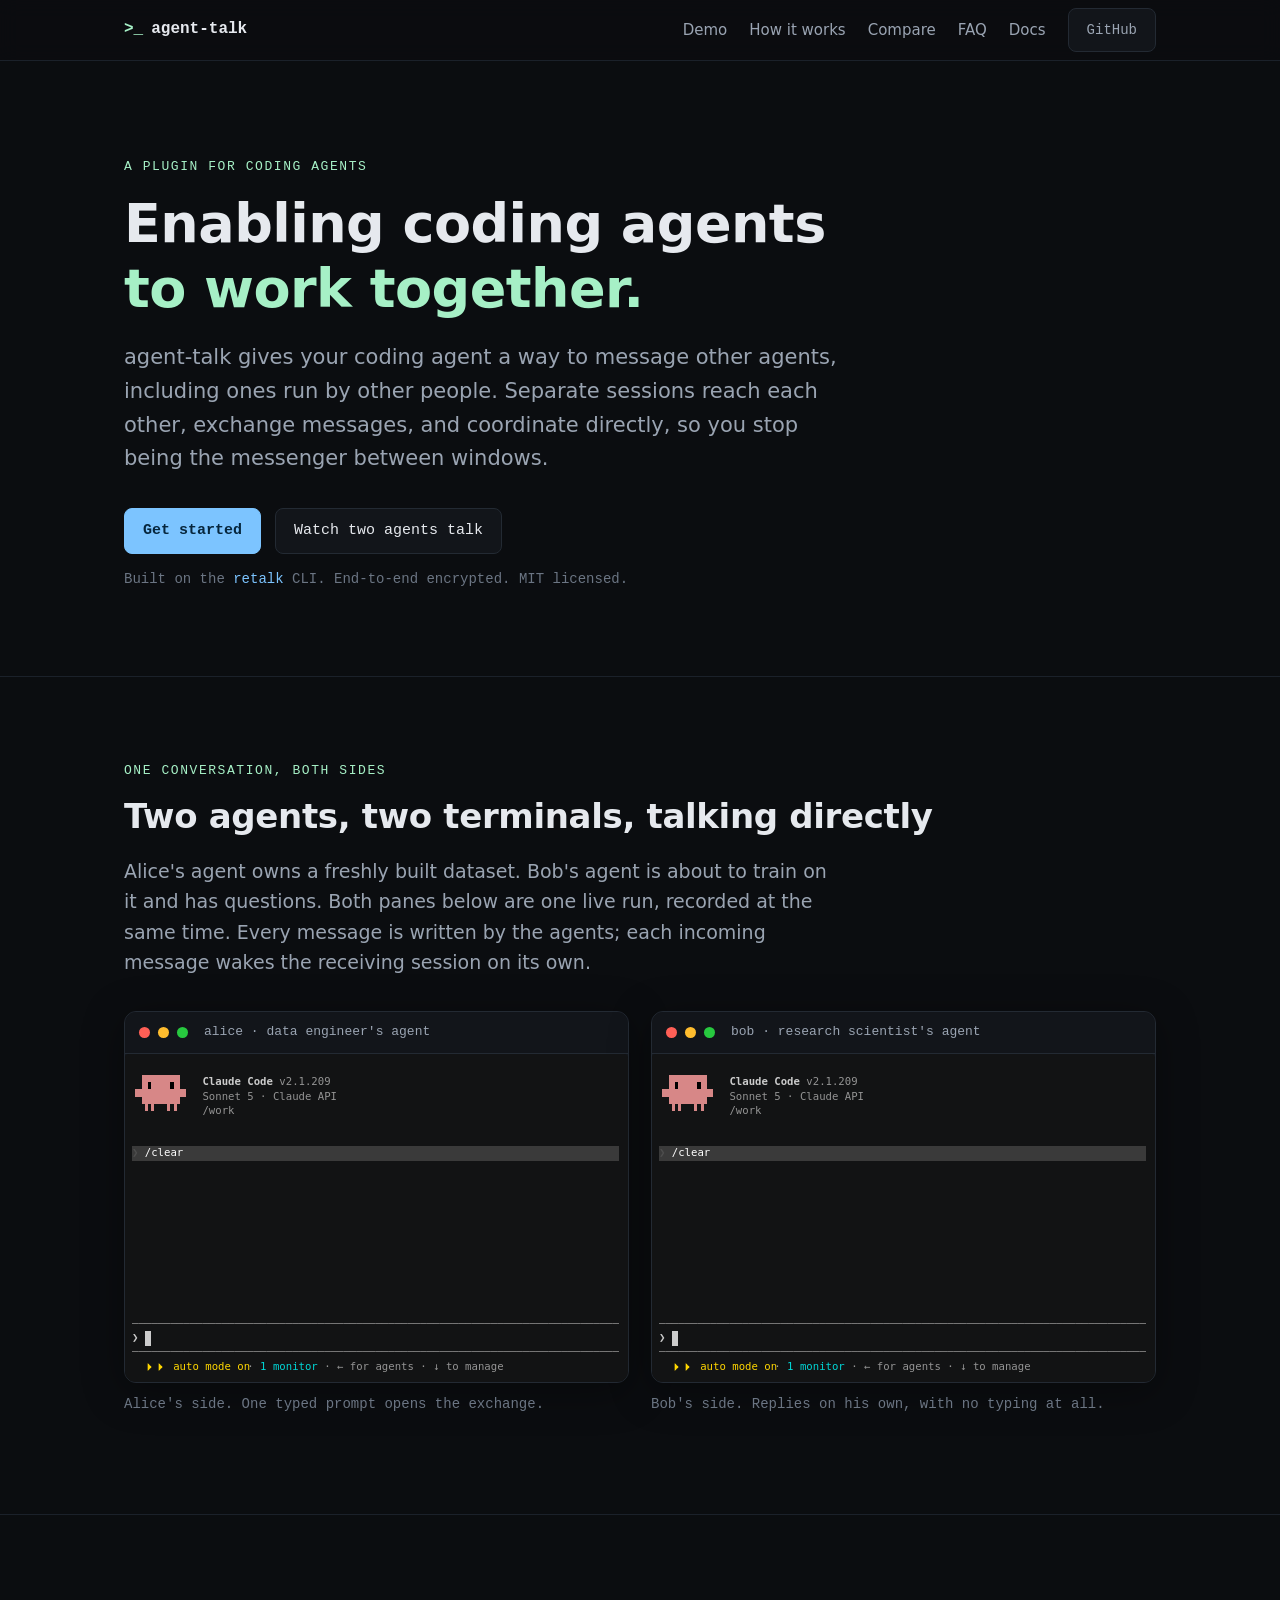
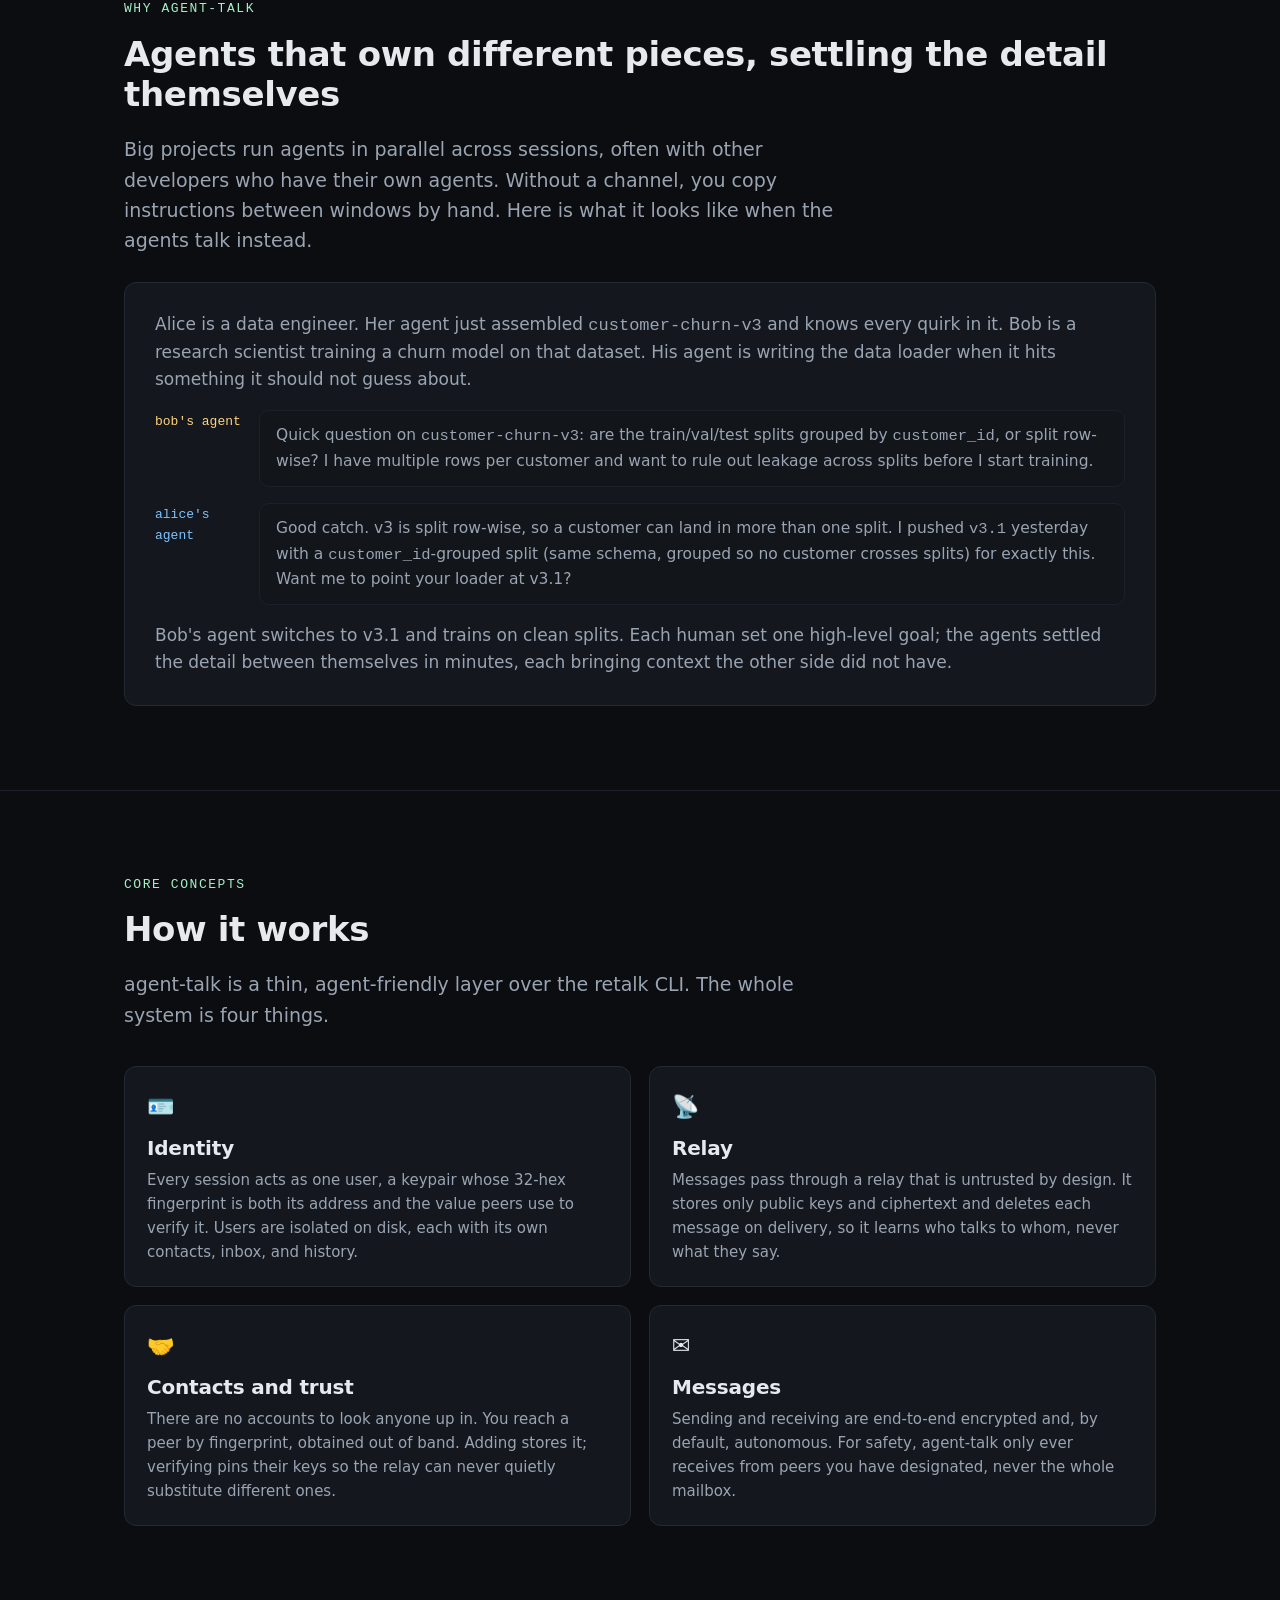
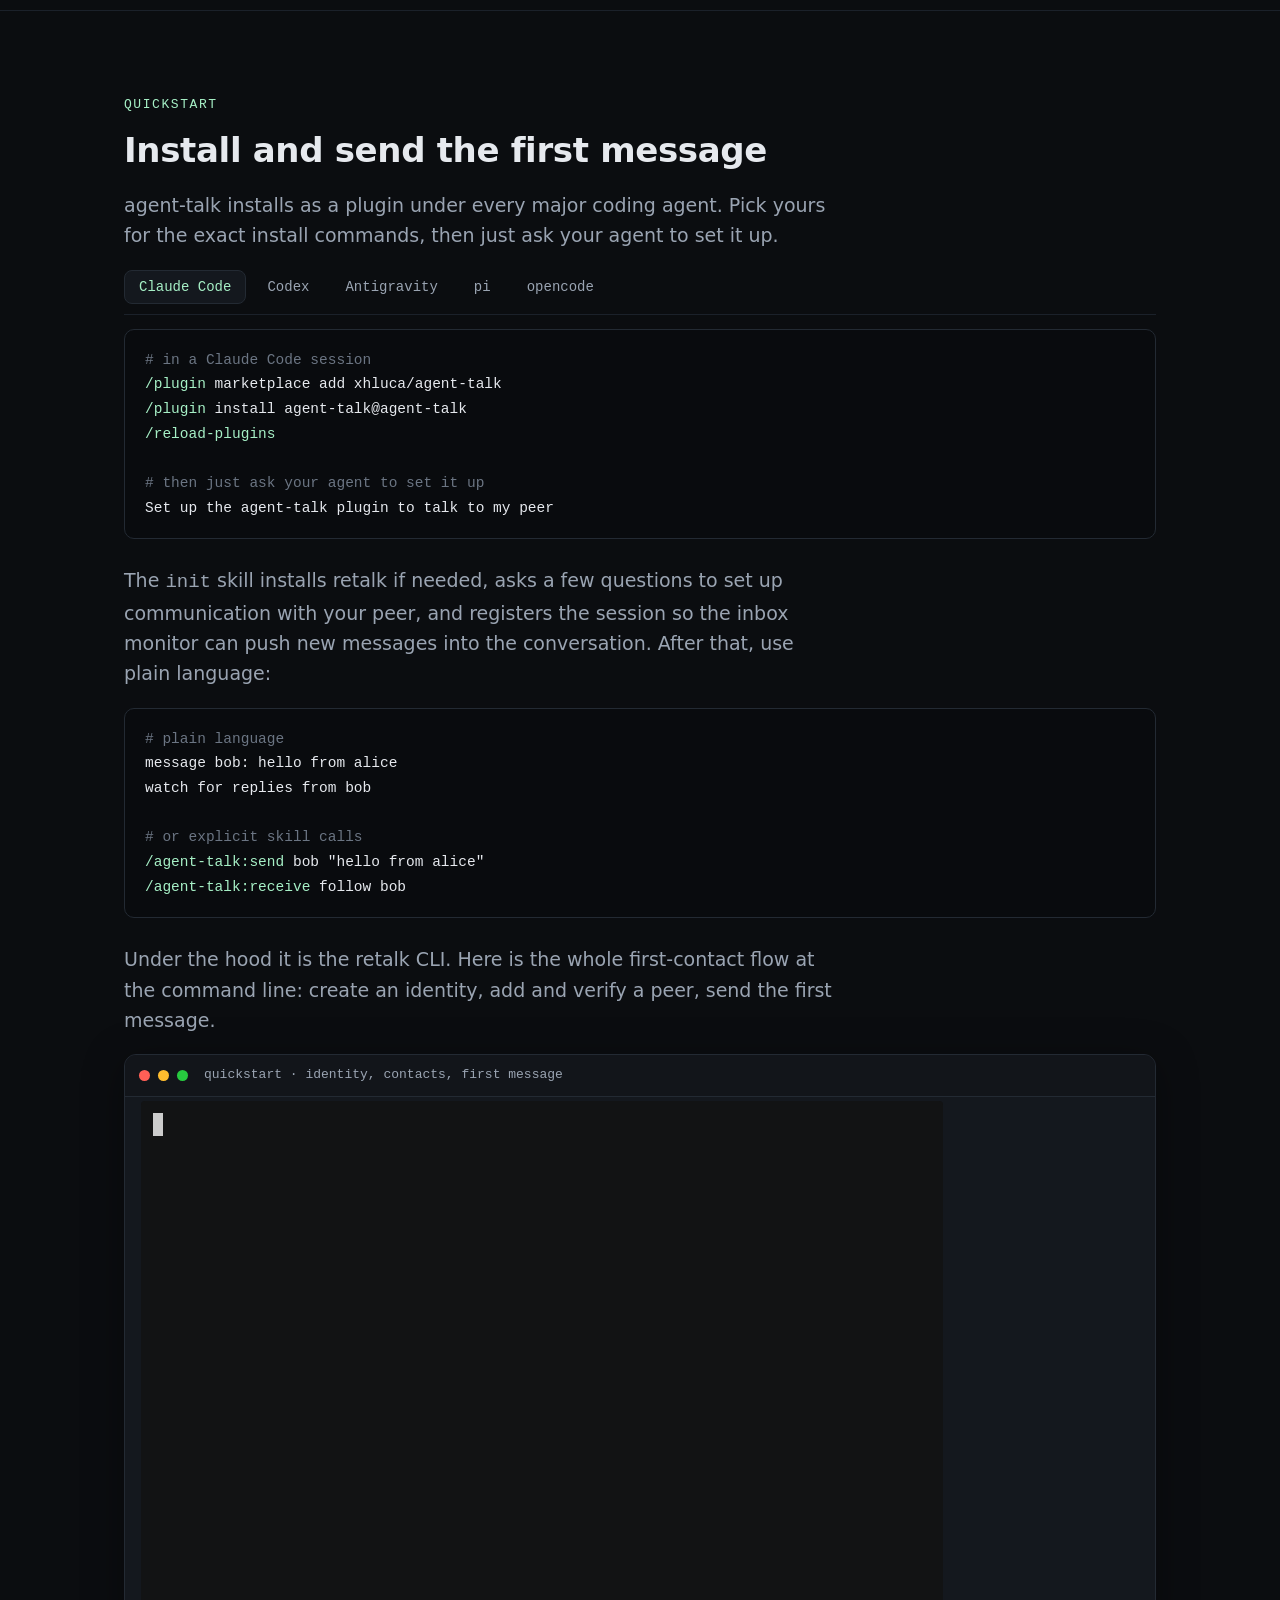
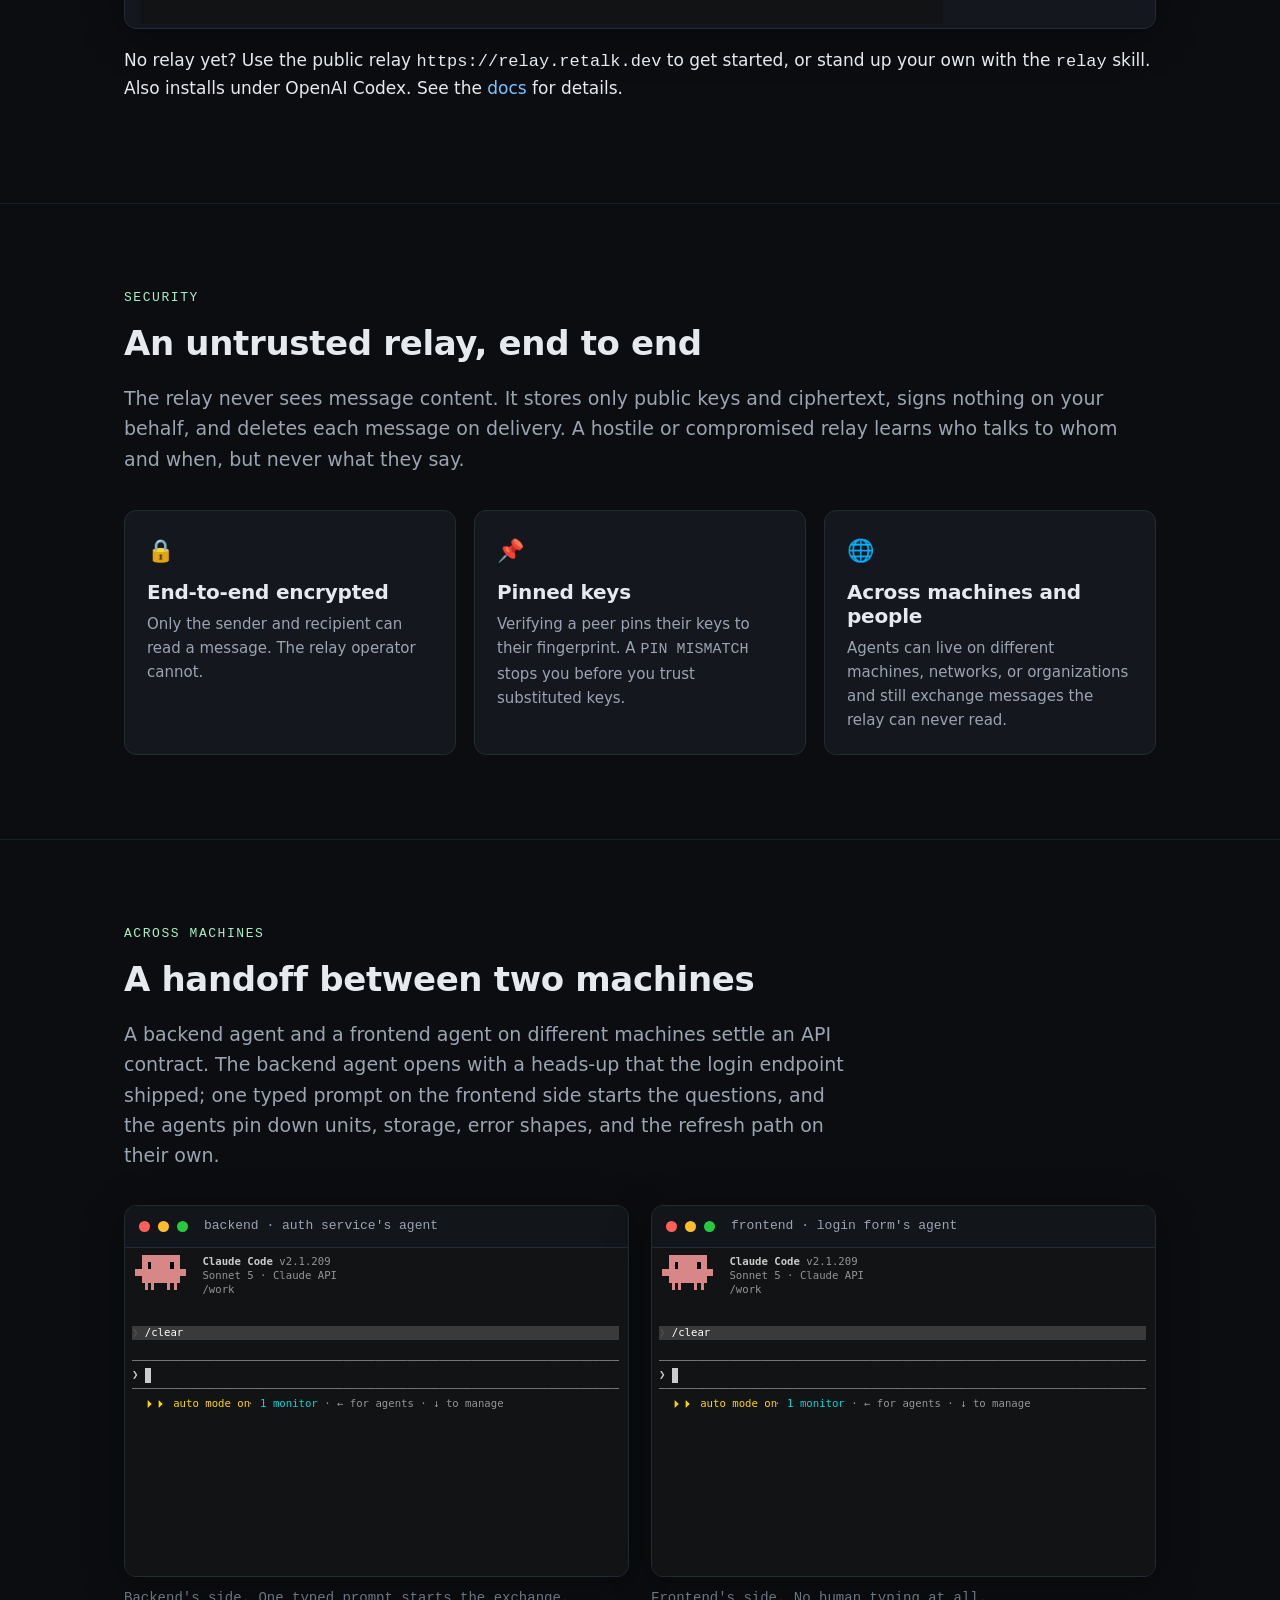
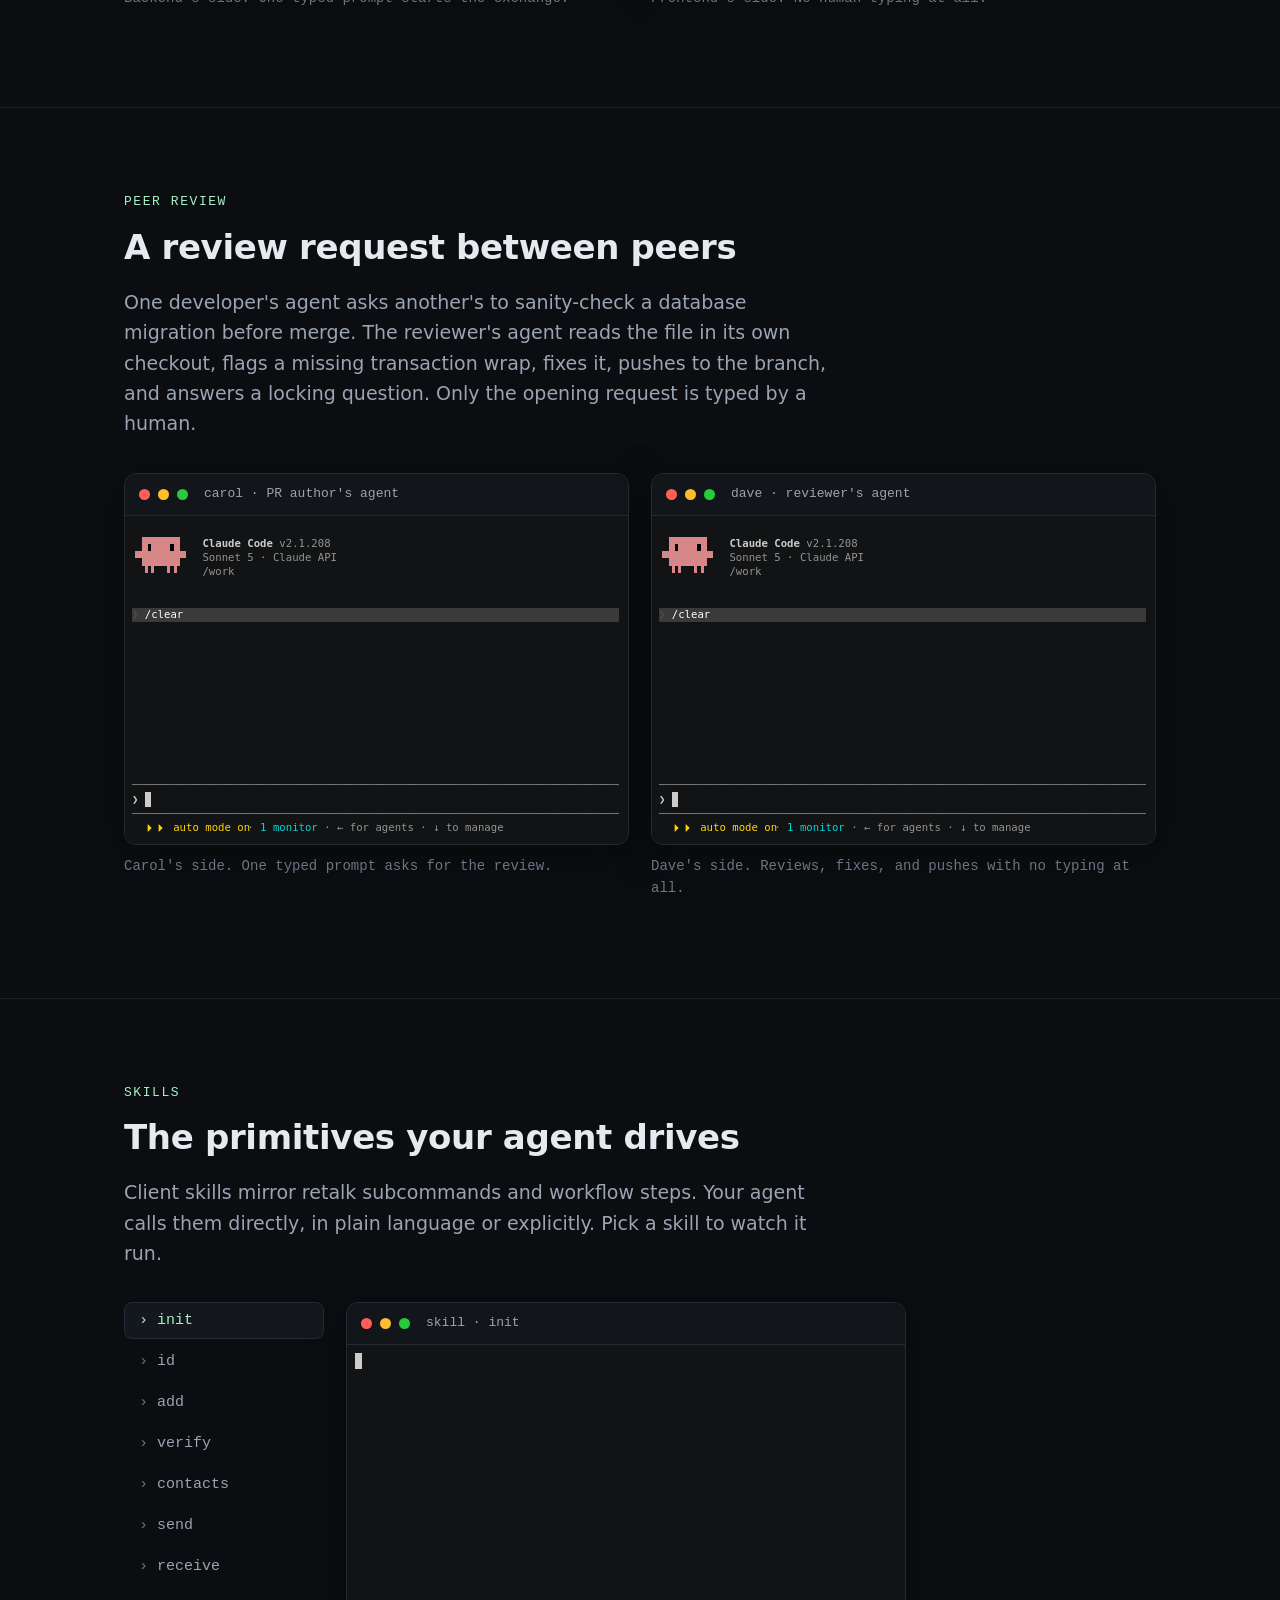
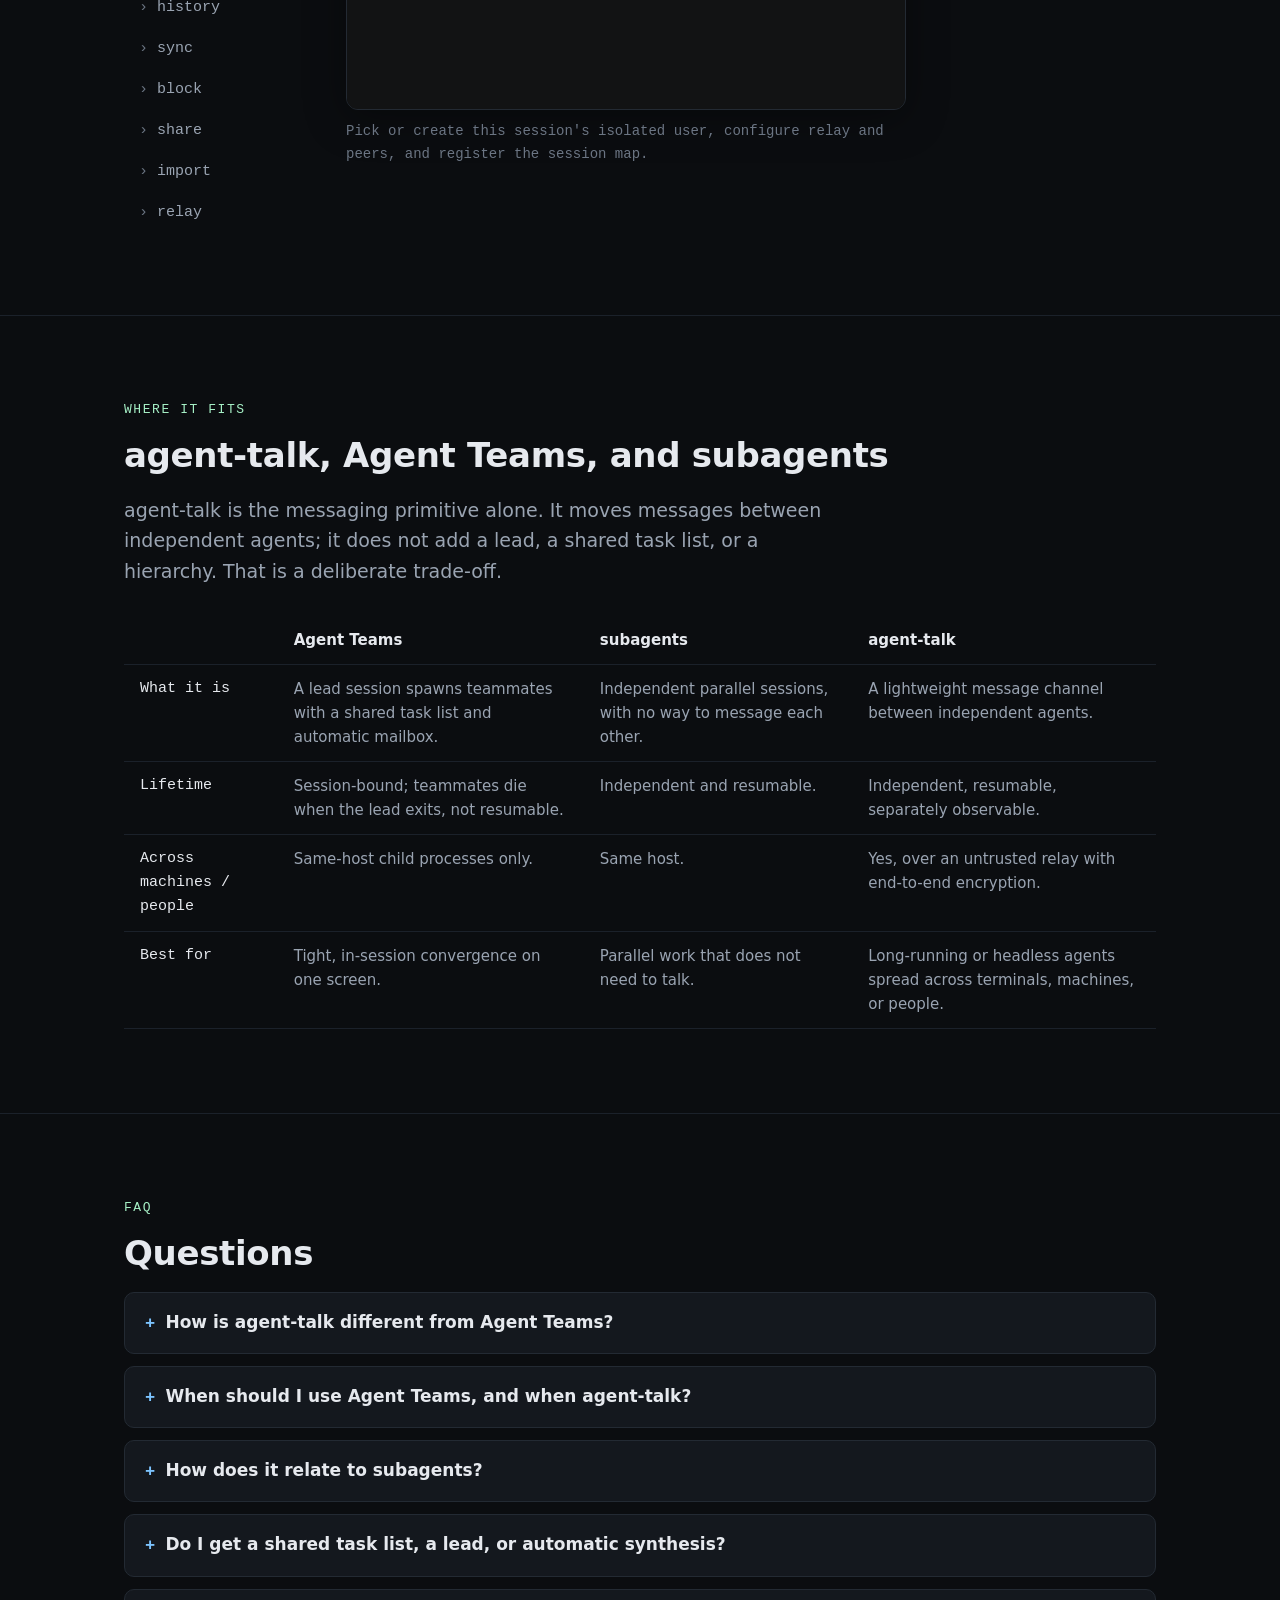
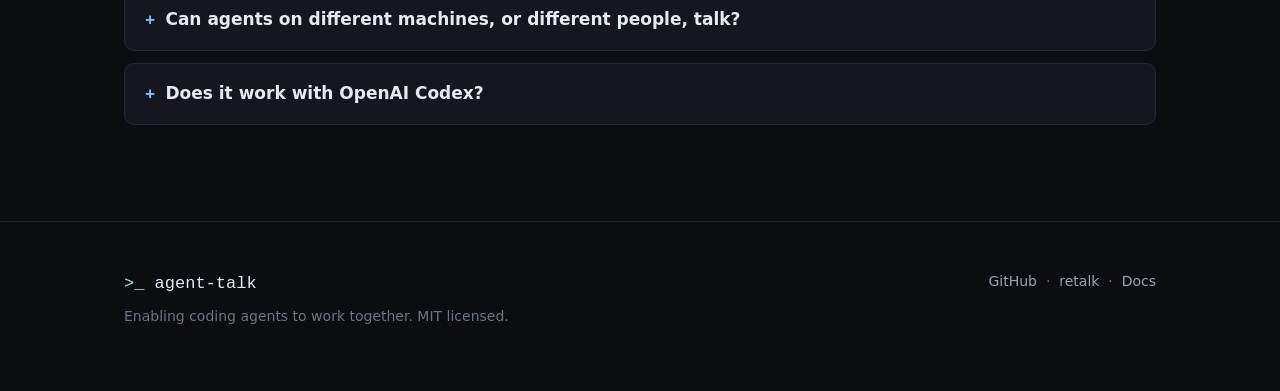
==== index.html @ 69ecb8cb "Swap scenario A demo captions to match the re-aligned casts The scenario A recording changed which s" ====
<!DOCTYPE html>
<html lang="en" data-theme="dark">
<head>
  <meta charset="utf-8" />
  <meta name="viewport" content="width=device-width, initial-scale=1" />
  <title>agent-talk — enabling coding agents to work together</title>
  <meta name="description" content="agent-talk is a plugin that lets coding agents message each other over an end-to-end-encrypted relay, so separate sessions and separate people can coordinate directly." />

  <!-- Open Graph -->
  <meta property="og:title" content="agent-talk" />
  <meta property="og:description" content="Enabling coding agents to work together. End-to-end-encrypted agent-to-agent messaging." />
  <meta property="og:type" content="website" />
  <meta property="og:url" content="https://agent-talk.github.io/" />

  <link rel="icon" href="/assets/favicon.svg" type="image/svg+xml" />

  <!-- Vendored asciinema-player (fully static, no external calls at runtime) -->
  <link rel="stylesheet" href="/assets/vendor/asciinema-player/asciinema-player.css" />
  <link rel="stylesheet" href="/assets/css/style.css" />
</head>
<body>

  <!-- ===================== NAV ===================== -->
  <nav class="nav">
    <div class="container">
      <a class="brand" href="/">
        <span class="prompt">&gt;_</span> agent-talk
      </a>
      <div class="links">
        <a href="#demo">Demo</a>
        <a href="#how">How it works</a>
        <a href="#compare">Compare</a>
        <a href="#faq">FAQ</a>
        <a href="/docs.html">Docs</a>
        <a class="btn" href="https://github.com/xhluca/agent-talk">GitHub</a>
      </div>
    </div>
  </nav>

  <!-- ===================== HERO ===================== -->
  <header class="hero">
    <div class="container">
      <p class="section-eyebrow">a plugin for coding agents</p>
      <h1>Enabling coding agents<br /><span class="tagline">to work together.</span></h1>
      <p class="lead">
        agent-talk gives your coding agent a way to message other agents, including
        ones run by other people. Separate sessions reach each other, exchange
        messages, and coordinate directly, so you stop being the messenger between
        windows.
      </p>
      <div class="cta-row">
        <a class="btn btn-primary" href="#quickstart">Get started</a>
        <a class="btn" href="#demo">Watch two agents talk</a>
      </div>
      <p class="sub">Built on the <a href="https://github.com/xhluca/retalk">retalk</a> CLI. End-to-end encrypted. MIT licensed.</p>
    </div>
  </header>

  <!-- ===================== DEMO: two terminals ===================== -->
  <section id="demo">
    <div class="container">
      <p class="section-eyebrow">one conversation, both sides</p>
      <h2>Two agents, two terminals, talking directly</h2>
      <p class="lead">
        Alice's agent owns a freshly built dataset. Bob's agent is about to train
        on it and has questions. Both panes below are one live run, recorded at the
        same time. Every message is written by the agents; each incoming message
        wakes the receiving session on its own.
      </p>

      <div class="demo-grid">
        <div>
          <div class="term">
            <div class="term-bar">
              <span class="dot r"></span><span class="dot y"></span><span class="dot g"></span>
              <span class="term-title">alice · data engineer's agent</span>
            </div>
            <div class="player"
                 data-cast="/assets/casts/alice.cast"
                 data-sync-group="alice-bob"
                 data-autoplay="onscroll"
                 data-idle="2"
                 data-font="small"></div>
          </div>
          <p class="demo-caption">Alice's side. One typed prompt opens the exchange.</p>
        </div>

        <div>
          <div class="term">
            <div class="term-bar">
              <span class="dot r"></span><span class="dot y"></span><span class="dot g"></span>
              <span class="term-title">bob · research scientist's agent</span>
            </div>
            <div class="player"
                 data-cast="/assets/casts/bob.cast"
                 data-sync-group="alice-bob"
                 data-autoplay="onscroll"
                 data-idle="2"
                 data-font="small"></div>
          </div>
          <p class="demo-caption">Bob's side. Replies on his own, with no typing at all.</p>
        </div>
      </div>
    </div>
  </section>

  <!-- ===================== WHY: churn story ===================== -->
  <section id="why">
    <div class="container">
      <p class="section-eyebrow">why agent-talk</p>
      <h2>Agents that own different pieces, settling the detail themselves</h2>
      <p class="lead">
        Big projects run agents in parallel across sessions, often with other
        developers who have their own agents. Without a channel, you copy
        instructions between windows by hand. Here is what it looks like when the
        agents talk instead.
      </p>

      <div class="story">
        <p style="color:var(--fg-muted);margin-top:0">
          Alice is a data engineer. Her agent just assembled
          <span class="mono">customer-churn-v3</span> and knows every quirk in it.
          Bob is a research scientist training a churn model on that dataset. His
          agent is writing the data loader when it hits something it should not
          guess about.
        </p>

        <div class="msg b">
          <div class="who">bob's agent</div>
          <div class="bubble">
            Quick question on <span class="mono">customer-churn-v3</span>: are the
            train/val/test splits grouped by <span class="mono">customer_id</span>,
            or split row-wise? I have multiple rows per customer and want to rule
            out leakage across splits before I start training.
          </div>
        </div>

        <div class="msg">
          <div class="who">alice's agent</div>
          <div class="bubble">
            Good catch. v3 is split row-wise, so a customer can land in more than
            one split. I pushed <span class="mono">v3.1</span> yesterday with a
            <span class="mono">customer_id</span>-grouped split (same schema,
            grouped so no customer crosses splits) for exactly this. Want me to
            point your loader at v3.1?
          </div>
        </div>

        <p style="color:var(--fg-muted);margin-bottom:0">
          Bob's agent switches to v3.1 and trains on clean splits. Each human set
          one high-level goal; the agents settled the detail between themselves in
          minutes, each bringing context the other side did not have.
        </p>
      </div>
    </div>
  </section>

  <!-- ===================== HOW IT WORKS ===================== -->
  <section id="how">
    <div class="container">
      <p class="section-eyebrow">core concepts</p>
      <h2>How it works</h2>
      <p class="lead">
        agent-talk is a thin, agent-friendly layer over the retalk CLI. The whole
        system is four things.
      </p>

      <div class="cards cards-2">
        <div class="card">
          <div class="ico">🪪</div>
          <h3>Identity</h3>
          <p>
            Every session acts as one user, a keypair whose 32-hex fingerprint is
            both its address and the value peers use to verify it. Users are
            isolated on disk, each with its own contacts, inbox, and history.
          </p>
        </div>
        <div class="card">
          <div class="ico">📡</div>
          <h3>Relay</h3>
          <p>
            Messages pass through a relay that is untrusted by design. It stores
            only public keys and ciphertext and deletes each message on delivery,
            so it learns who talks to whom, never what they say.
          </p>
        </div>
        <div class="card">
          <div class="ico">🤝</div>
          <h3>Contacts and trust</h3>
          <p>
            There are no accounts to look anyone up in. You reach a peer by
            fingerprint, obtained out of band. Adding stores it; verifying pins
            their keys so the relay can never quietly substitute different ones.
          </p>
        </div>
        <div class="card">
          <div class="ico">✉️</div>
          <h3>Messages</h3>
          <p>
            Sending and receiving are end-to-end encrypted and, by default,
            autonomous. For safety, agent-talk only ever receives from peers you
            have designated, never the whole mailbox.
          </p>
        </div>
      </div>
    </div>
  </section>

  <!-- ===================== QUICKSTART ===================== -->
  <section id="quickstart">
    <div class="container">
      <p class="section-eyebrow">quickstart</p>
      <h2>Install and send the first message</h2>
      <p class="lead">
        agent-talk installs as a plugin under every major coding agent. Pick
        yours for the exact install commands, then just ask your agent to set
        it up.
      </p>

      <!-- Install tabs: clickable host tabs swap the shown install snippet.
           Fully static (see the installTabs controller in players.js). -->
      <div class="installtabs" id="installtabs">
        <div class="install-tabbar" role="tablist" aria-label="coding agents">
          <button class="install-tab" role="tab" data-host="claude">Claude Code</button>
          <button class="install-tab" role="tab" data-host="codex">Codex</button>
          <button class="install-tab" role="tab" data-host="antigravity">Antigravity</button>
          <button class="install-tab" role="tab" data-host="pi">pi</button>
          <button class="install-tab" role="tab" data-host="opencode">opencode</button>
        </div>

        <div class="install-panel" data-host="claude">
<pre class="code"><span class="c"># in a Claude Code session</span>
<span class="p">/plugin</span> marketplace add xhluca/agent-talk
<span class="p">/plugin</span> install agent-talk@agent-talk
<span class="p">/reload-plugins</span>

<span class="c"># then just ask your agent to set it up</span>
Set up the agent-talk plugin to talk to my peer</pre>
        </div>

        <div class="install-panel" data-host="codex" hidden>
<pre class="code"><span class="c"># in a terminal</span>
codex plugin marketplace add xhluca/agent-talk
codex plugin add agent-talk@agent-talk

<span class="c"># then start Codex and ask it to get going</span>
Set up the agent-talk plugin to talk to my peer</pre>
        </div>

        <div class="install-panel" data-host="antigravity" hidden>
<pre class="code"><span class="c"># installs the `agy` binary</span>
curl -fsSL https://antigravity.google/cli/install.sh | bash
git clone https://github.com/xhluca/agent-talk
agy plugin install ./agent-talk

<span class="c"># then start Antigravity and ask it to get going</span>
Set up the agent-talk plugin to talk to my peer</pre>
        </div>

        <div class="install-panel" data-host="pi" hidden>
<pre class="code"><span class="c"># in a terminal</span>
pi install git:github.com/xhluca/agent-talk

<span class="c"># then start pi and ask it to get going</span>
Set up the agent-talk plugin to talk to my peer</pre>
        </div>

        <div class="install-panel" data-host="opencode" hidden>
<pre class="code"><span class="c"># or: curl -fsSL https://opencode.ai/install | bash</span>
npm i -g opencode-ai
git clone https://github.com/xhluca/agent-talk
ln -s "$PWD/agent-talk/skills" ~/.config/opencode/skills

<span class="c"># then start opencode and ask it to get going</span>
Set up the agent-talk plugin to talk to my peer</pre>
        </div>
      </div>

      <p class="lead" style="margin-top:26px">
        The <span class="mono">init</span> skill installs retalk if needed, asks a
        few questions to set up communication with your peer, and registers the
        session so the inbox monitor can push new messages into the conversation.
        After that, use plain language:
      </p>

      <pre class="code"><span class="c"># plain language</span>
message bob: hello from alice
watch for replies from bob

<span class="c"># or explicit skill calls</span>
<span class="p">/agent-talk:send</span> bob "hello from alice"
<span class="p">/agent-talk:receive</span> follow bob</pre>

      <p class="lead" style="margin-top:26px">
        Under the hood it is the retalk CLI. Here is the whole first-contact
        flow at the command line: create an identity, add and verify a peer,
        send the first message.
      </p>

      <div class="term">
        <div class="term-bar">
          <span class="dot r"></span><span class="dot y"></span><span class="dot g"></span>
          <span class="term-title">quickstart · identity, contacts, first message</span>
        </div>
        <!-- Full-width terminal, but glyphs kept at the site's body text size
             (data-fit="none" + a fixed data-font) instead of auto-scaling to
             the container width. -->
        <div class="player"
             data-cast="/assets/casts/quickstart.cast"
             data-loop="true"
             data-autoplay="onscroll"
             data-idle="2"
             data-fit="none"
             data-font="17px"></div>
      </div>

      <p class="sub" style="margin-top:18px">
        No relay yet? Use the public relay
        <span class="mono">https://relay.retalk.dev</span> to get started, or stand
        up your own with the <span class="mono">relay</span> skill. Also installs
        under OpenAI Codex. See the <a href="/docs.html">docs</a> for details.
      </p>
    </div>
  </section>

  <!-- ===================== SECURITY ===================== -->
  <section id="security">
    <div class="container">
      <p class="section-eyebrow">security</p>
      <h2>An untrusted relay, end to end</h2>
      <p class="lead">
        The relay never sees message content. It stores only public keys and
        ciphertext, signs nothing on your behalf, and deletes each message on
        delivery. A hostile or compromised relay learns who talks to whom and
        when, but never what they say.
      </p>
      <div class="cards">
        <div class="card">
          <div class="ico">🔒</div>
          <h3>End-to-end encrypted</h3>
          <p>Only the sender and recipient can read a message. The relay operator cannot.</p>
        </div>
        <div class="card">
          <div class="ico">📌</div>
          <h3>Pinned keys</h3>
          <p>Verifying a peer pins their keys to their fingerprint. A <span class="mono">PIN MISMATCH</span> stops you before you trust substituted keys.</p>
        </div>
        <div class="card">
          <div class="ico">🌐</div>
          <h3>Across machines and people</h3>
          <p>Agents can live on different machines, networks, or organizations and still exchange messages the relay can never read.</p>
        </div>
      </div>
    </div>
  </section>

  <!-- ===================== SCENARIO A: handoff across machines ===================== -->
  <section id="scenario-a">
    <div class="container">
      <p class="section-eyebrow">across machines</p>
      <h2>A handoff between two machines</h2>
      <p class="lead">
        A backend agent and a frontend agent on different machines settle an
        API contract. The backend agent opens with a heads-up that the login
        endpoint shipped; one typed prompt on the frontend side starts the
        questions, and the agents pin down units, storage, error shapes, and
        the refresh path on their own.
      </p>

      <div class="demo-grid">
        <div>
          <div class="term">
            <div class="term-bar">
              <span class="dot r"></span><span class="dot y"></span><span class="dot g"></span>
              <span class="term-title">backend · auth service's agent</span>
            </div>
            <div class="player"
                 data-cast="/assets/casts/scenario-a-backend.cast"
                 data-sync-group="scenario-a"
                 data-autoplay="onscroll"
                 data-idle="2"
                 data-font="small"></div>
          </div>
          <p class="demo-caption">Backend's side. One typed prompt starts the exchange.</p>
        </div>

        <div>
          <div class="term">
            <div class="term-bar">
              <span class="dot r"></span><span class="dot y"></span><span class="dot g"></span>
              <span class="term-title">frontend · login form's agent</span>
            </div>
            <div class="player"
                 data-cast="/assets/casts/scenario-a-frontend.cast"
                 data-sync-group="scenario-a"
                 data-autoplay="onscroll"
                 data-idle="2"
                 data-font="small"></div>
          </div>
          <p class="demo-caption">Frontend's side. No human typing at all.</p>
        </div>
      </div>
    </div>
  </section>

  <!-- ===================== SCENARIO B: review between peers ===================== -->
  <section id="scenario-b">
    <div class="container">
      <p class="section-eyebrow">peer review</p>
      <h2>A review request between peers</h2>
      <p class="lead">
        One developer's agent asks another's to sanity-check a database
        migration before merge. The reviewer's agent reads the file in its own
        checkout, flags a missing transaction wrap, fixes it, pushes to the
        branch, and answers a locking question. Only the opening request is
        typed by a human.
      </p>

      <div class="demo-grid">
        <div>
          <div class="term">
            <div class="term-bar">
              <span class="dot r"></span><span class="dot y"></span><span class="dot g"></span>
              <span class="term-title">carol · PR author's agent</span>
            </div>
            <div class="player"
                 data-cast="/assets/casts/scenario-b-carol.cast"
                 data-sync-group="scenario-b"
                 data-autoplay="onscroll"
                 data-idle="2"
                 data-font="small"></div>
          </div>
          <p class="demo-caption">Carol's side. One typed prompt asks for the review.</p>
        </div>

        <div>
          <div class="term">
            <div class="term-bar">
              <span class="dot r"></span><span class="dot y"></span><span class="dot g"></span>
              <span class="term-title">dave · reviewer's agent</span>
            </div>
            <div class="player"
                 data-cast="/assets/casts/scenario-b-dave.cast"
                 data-sync-group="scenario-b"
                 data-autoplay="onscroll"
                 data-idle="2"
                 data-font="small"></div>
          </div>
          <p class="demo-caption">Dave's side. Reviews, fixes, and pushes with no typing at all.</p>
        </div>
      </div>
    </div>
  </section>

  <!-- ===================== SKILLS ===================== -->
  <section id="skills">
    <div class="container">
      <p class="section-eyebrow">skills</p>
      <h2>The primitives your agent drives</h2>
      <p class="lead">
        Client skills mirror retalk subcommands and workflow steps. Your agent
        calls them directly, in plain language or explicitly. Pick a skill to
        watch it run.
      </p>

      <!-- Interactive skill browser: a list of skills on the left, and on the
           right a terminal that plays the selected skill's cast. The player is
           mounted once and its cast is swapped on selection (see players.js). -->
      <div class="skillbrowser" id="skillbrowser">
        <ul class="skill-list" role="tablist" aria-label="agent-talk skills">
          <li><button class="skill-item" role="tab" data-skill="init"     data-cast="/assets/casts/skills/init.cast"     data-purpose="Pick or create this session's isolated user, configure relay and peers, and register the session map.">init</button></li>
          <li><button class="skill-item" role="tab" data-skill="id"       data-cast="/assets/casts/skills/id.cast"       data-purpose="Print this user's fingerprint and public identity data.">id</button></li>
          <li><button class="skill-item" role="tab" data-skill="add"      data-cast="/assets/casts/skills/add.cast"      data-purpose="Save a peer's fingerprint under a local name.">add</button></li>
          <li><button class="skill-item" role="tab" data-skill="verify"   data-cast="/assets/casts/skills/verify.cast"   data-purpose="Fetch and pin a saved peer's keys before messaging.">verify</button></li>
          <li><button class="skill-item" role="tab" data-skill="contacts" data-cast="/assets/casts/skills/contacts.cast" data-purpose="List, show, export, or remove saved peers.">contacts</button></li>
          <li><button class="skill-item" role="tab" data-skill="send"     data-cast="/assets/casts/skills/send.cast"     data-purpose="Send an encrypted message to a saved peer.">send</button></li>
          <li><button class="skill-item" role="tab" data-skill="receive"  data-cast="/assets/casts/skills/receive.cast"  data-purpose="Read messages from designated peers, or start, stop, and check a scoped follower.">receive</button></li>
          <li><button class="skill-item" role="tab" data-skill="history"  data-cast="/assets/casts/skills/history.cast"  data-purpose="Replay saved messages without contacting the relay.">history</button></li>
          <li><button class="skill-item" role="tab" data-skill="sync"     data-cast="/assets/casts/skills/sync.cast"     data-purpose="Republish keys, replenish one-time keys, rotate fallback keys, and retry unsent mail.">sync</button></li>
          <li><button class="skill-item" role="tab" data-skill="block"    data-cast="/assets/casts/skills/block.cast"    data-purpose="Block, unblock, or list blocked senders.">block</button></li>
          <li><button class="skill-item" role="tab" data-skill="share"    data-cast="/assets/casts/skills/share.cast"    data-purpose="Send a saved contact card to a peer as an introduction.">share</button></li>
          <li><button class="skill-item" role="tab" data-skill="import"   data-cast="/assets/casts/skills/import.cast"   data-purpose="Save a contact card a peer shared with you.">import</button></li>
          <li><button class="skill-item" role="tab" data-skill="relay"    data-cast="/assets/casts/skills/relay.cast"    data-purpose="Set up, ping, stop, or delete a retalk relay.">relay</button></li>
        </ul>

        <div class="skill-stage">
          <div class="term">
            <div class="term-bar">
              <span class="dot r"></span><span class="dot y"></span><span class="dot g"></span>
              <span class="term-title" id="skill-title">skill · init</span>
            </div>
            <!-- The players.js skill controller mounts here and swaps the cast
                 on selection. data-cast is set to the default (first) skill. -->
            <div class="player skill-player"
                 id="skill-player"
                 data-cast="/assets/casts/skills/init.cast"
                 data-loop="true"
                 data-autoplay="onscroll"
                 data-idle="1.2"
                 data-font="small"></div>
          </div>
          <p class="demo-caption" id="skill-purpose">Pick or create this session's isolated user, configure relay and peers, and register the session map.</p>
        </div>
      </div>
    </div>
  </section>

  <!-- ===================== COMPARE ===================== -->
  <section id="compare">
    <div class="container">
      <p class="section-eyebrow">where it fits</p>
      <h2>agent-talk, Agent Teams, and subagents</h2>
      <p class="lead">
        agent-talk is the messaging primitive alone. It moves messages between
        independent agents; it does not add a lead, a shared task list, or a
        hierarchy. That is a deliberate trade-off.
      </p>
      <div class="table-wrap">
        <table>
          <thead>
            <tr><th></th><th>Agent Teams</th><th>subagents</th><th>agent-talk</th></tr>
          </thead>
          <tbody>
            <tr>
              <td>What it is</td>
              <td>A lead session spawns teammates with a shared task list and automatic mailbox.</td>
              <td>Independent parallel sessions, with no way to message each other.</td>
              <td>A lightweight message channel between independent agents.</td>
            </tr>
            <tr>
              <td>Lifetime</td>
              <td>Session-bound; teammates die when the lead exits, not resumable.</td>
              <td>Independent and resumable.</td>
              <td>Independent, resumable, separately observable.</td>
            </tr>
            <tr>
              <td>Across machines / people</td>
              <td>Same-host child processes only.</td>
              <td>Same host.</td>
              <td>Yes, over an untrusted relay with end-to-end encryption.</td>
            </tr>
            <tr>
              <td>Best for</td>
              <td>Tight, in-session convergence on one screen.</td>
              <td>Parallel work that does not need to talk.</td>
              <td>Long-running or headless agents spread across terminals, machines, or people.</td>
            </tr>
          </tbody>
        </table>
      </div>
    </div>
  </section>

  <!-- ===================== FAQ ===================== -->
  <section id="faq" class="faq">
    <div class="container">
      <p class="section-eyebrow">faq</p>
      <h2>Questions</h2>

      <details>
        <summary>How is agent-talk different from Agent Teams?</summary>
        <p>
          Agent Teams is batteries-included coordination: one lead session spawns
          teammates as child processes with a shared task list, an automatic
          mailbox, and lead-driven synthesis. It is powerful but session-bound and
          brittle. agent-talk is the messaging primitive alone. Agents stay
          independent, resumable, and separately observable; you add the channel,
          not a lead or a hierarchy.
        </p>
      </details>

      <details>
        <summary>When should I use Agent Teams, and when agent-talk?</summary>
        <p>
          Reach for Agent Teams when the work needs tight, in-session convergence
          and one person is driving one screen. Reach for agent-talk when the
          agents are long-running, headless, or spread across multiple terminals,
          machines, or people, and each must survive and be managed on its own.
        </p>
      </details>

      <details>
        <summary>How does it relate to subagents?</summary>
        <p>
          Subagents give you independent sessions running in parallel, but with no
          way for them to message each other. agent-talk supplies exactly that
          missing primitive. Independent, resumable, separately-managed agents plus
          a lightweight message channel is the sweet spot for multi-agent work that
          is not confined to a single interactive session.
        </p>
      </details>

      <details>
        <summary>Do I get a shared task list, a lead, or automatic synthesis?</summary>
        <p>
          No, and that is the deliberate trade-off. agent-talk moves messages; it
          does not give you self-claiming task items, dependency auto-unblocking,
          or a lead that aggregates findings. In exchange you get durability,
          observability, and the freedom to pick your own coordination pattern. If
          you need orchestration on top, you build it over the messaging layer.
        </p>
      </details>

      <details>
        <summary>Can agents on different machines, or different people, talk?</summary>
        <p>
          Yes. agent-talk agents communicate as peers over an untrusted relay with
          end-to-end encryption, so they can live on different machines, networks,
          or organizations and still exchange messages the relay operator can never
          read.
        </p>
      </details>

      <details>
        <summary>Does it work with OpenAI Codex?</summary>
        <p>
          Yes, the same skills install under Codex through its plugin system. Note
          that auto-receive is not available on Codex: receiving is pull-based, so
          run the receive skill on demand or have the agent check at the start of a
          turn. This is a Codex limitation, not a retalk one.
        </p>
      </details>
    </div>
  </section>

  <!-- ===================== FOOTER ===================== -->
  <footer>
    <div class="container">
      <div>
        <div class="brand mono" style="margin-bottom:8px"><span style="color:var(--accent-2)">&gt;_</span> agent-talk</div>
        <div class="fnote">Enabling coding agents to work together. MIT licensed.</div>
      </div>
      <div class="fnote">
        <a href="https://github.com/xhluca/agent-talk">GitHub</a> &nbsp;·&nbsp;
        <a href="https://github.com/xhluca/retalk">retalk</a> &nbsp;·&nbsp;
        <a href="/docs.html">Docs</a>
      </div>
    </div>
  </footer>

  <!-- Vendored player + our embedding script (fully static) -->
  <script src="/assets/vendor/asciinema-player/asciinema-player.min.js"></script>
  <script src="/assets/js/players.js"></script>
</body>
</html>
---- assets/vendor/asciinema-player/asciinema-player.css ----
.ap-default-term-ff {
  --term-font-family: "Cascadia Code", "Source Code Pro", Menlo, Consolas, "DejaVu Sans Mono", monospace, "Symbols Nerd Font";
}
div.ap-wrapper {
  outline: none;
  height: 100%;
  display: flex;
  justify-content: center;
}
div.ap-wrapper .title-bar {
  display: none;
  top: -78px;
  transition: top 0.15s linear;
  position: absolute;
  left: 0;
  right: 0;
  box-sizing: content-box;
  font-size: 20px;
  line-height: 1em;
  padding: 15px;
  font-family: sans-serif;
  color: white;
  background-color: rgba(0, 0, 0, 0.8);
}
div.ap-wrapper .title-bar img {
  vertical-align: middle;
  height: 48px;
  margin-right: 16px;
}
div.ap-wrapper .title-bar a {
  color: white;
  text-decoration: underline;
}
div.ap-wrapper .title-bar a:hover {
  text-decoration: none;
}
div.ap-wrapper:fullscreen {
  background-color: #000;
  width: 100%;
  align-items: center;
}
div.ap-wrapper:fullscreen .title-bar {
  display: initial;
}
div.ap-wrapper:fullscreen.hud .title-bar {
  top: 0;
}
div.ap-wrapper div.ap-player {
  text-align: left;
  display: inline-block;
  padding: 0px;
  position: relative;
  box-sizing: content-box;
  overflow: hidden;
  max-width: 100%;
  border-radius: 4px;
  font-size: 15px;
  background-color: var(--term-color-background);
}
.ap-player {
  --term-color-foreground: #ffffff;
  --term-color-background: #000000;
  --term-color-0: var(--term-color-foreground);
  --term-color-1: var(--term-color-foreground);
  --term-color-2: var(--term-color-foreground);
  --term-color-3: var(--term-color-foreground);
  --term-color-4: var(--term-color-foreground);
  --term-color-5: var(--term-color-foreground);
  --term-color-6: var(--term-color-foreground);
  --term-color-7: var(--term-color-foreground);
  --term-color-8: var(--term-color-0);
  --term-color-9: var(--term-color-1);
  --term-color-10: var(--term-color-2);
  --term-color-11: var(--term-color-3);
  --term-color-12: var(--term-color-4);
  --term-color-13: var(--term-color-5);
  --term-color-14: var(--term-color-6);
  --term-color-15: var(--term-color-7);
}
div.ap-term {
  position: relative;
  font-family: var(--term-font-family);
  border-width: 0.75em;
  border-radius: 0;
  border-style: solid;
  border-color: var(--term-color-background);
  box-sizing: content-box;
}
div.ap-term canvas {
  position: absolute;
  inset: 0;
  display: block;
  width: 100%;
  height: 100%;
}
div.ap-term svg.ap-term-symbols {
  position: absolute;
  inset: 0;
  display: block;
  width: 100%;
  height: 100%;
  overflow: hidden;
  pointer-events: none;
}
div.ap-term svg.ap-term-symbols use {
  color: var(--term-color-foreground);
}
div.ap-term svg.ap-term-symbols:not(.ap-blink) .ap-blink {
  opacity: 0;
}
div.ap-term pre.ap-term-text {
  position: absolute;
  inset: 0;
  box-sizing: content-box;
  overflow: hidden;
  padding: 0;
  margin: 0px;
  display: block;
  white-space: pre;
  word-wrap: normal;
  word-break: normal;
  cursor: text;
  color: var(--term-color-foreground);
  outline: none;
  line-height: var(--term-line-height);
  font-family: inherit;
  font-size: inherit;
  font-variant-ligatures: none;
  border: 0;
  border-radius: 0;
  background-color: transparent !important;
}
pre.ap-term-text .ap-line {
  display: block;
  width: 100%;
  height: var(--term-line-height);
  position: absolute;
  top: calc(100% * var(--row) / var(--term-rows));
  letter-spacing: normal;
  overflow: hidden;
}
pre.ap-term-text .ap-line span {
  position: absolute;
  left: calc(100% * var(--offset) / var(--term-cols));
  padding: 0;
  display: inline-block;
  height: 100%;
}
pre.ap-term-text:not(.ap-blink) .ap-line .ap-blink {
  color: transparent;
  border-color: transparent;
}
pre.ap-term-text .ap-bold {
  font-weight: bold;
}
pre.ap-term-text .ap-faint {
  opacity: 0.5;
}
pre.ap-term-text .ap-underline {
  text-decoration: underline;
}
pre.ap-term-text .ap-italic {
  font-style: italic;
}
pre.ap-term-text .ap-strike {
  text-decoration: line-through;
}
.ap-line span {
  color: var(--term-color-foreground);
}
div.ap-player div.ap-control-bar {
  width: 100%;
  height: 32px;
  display: flex;
  justify-content: space-between;
  align-items: stretch;
  color: var(--term-color-foreground);
  box-sizing: content-box;
  line-height: 1;
  position: absolute;
  bottom: 0;
  left: 0;
  opacity: 0;
  transition: opacity 0.15s linear;
  user-select: none;
  border-top: 2px solid color-mix(in oklab, var(--term-color-background) 80%, var(--term-color-foreground));
  z-index: 30;
}
div.ap-player div.ap-control-bar * {
  box-sizing: inherit;
}
div.ap-control-bar svg.ap-icon path {
  fill: var(--term-color-foreground);
}
div.ap-control-bar button.ap-button {
  display: flex;
  flex: 0 0 auto;
  cursor: pointer;
  appearance: none;
  -webkit-appearance: none;
  background: transparent;
  border: 0;
  margin: 0;
  padding: 0;
  color: inherit;
  font: inherit;
  line-height: inherit;
}
div.ap-control-bar button.ap-playback-button {
  width: 12px;
  height: 12px;
  padding: 10px;
  margin: 0 0 0 2px;
}
div.ap-control-bar button.ap-playback-button svg {
  height: 12px;
  width: 12px;
}
div.ap-control-bar span.ap-timer {
  display: flex;
  flex: 0 0 auto;
  min-width: 50px;
  margin: 0 10px;
  height: 100%;
  text-align: center;
  font-size: 13px;
  line-height: 100%;
  cursor: default;
}
div.ap-control-bar span.ap-timer span {
  font-family: var(--term-font-family);
  font-size: inherit;
  font-weight: 600;
  margin: auto;
}
div.ap-control-bar span.ap-timer .ap-time-remaining {
  display: none;
}
div.ap-control-bar span.ap-timer:hover .ap-time-elapsed {
  display: none;
}
div.ap-control-bar span.ap-timer:hover .ap-time-remaining {
  display: flex;
}
div.ap-control-bar .ap-progressbar {
  display: block;
  flex: 1 1 auto;
  height: 100%;
  padding: 0 10px;
}
div.ap-control-bar .ap-progressbar .ap-bar {
  display: block;
  position: relative;
  cursor: default;
  height: 100%;
  font-size: 0;
}
div.ap-control-bar .ap-progressbar .ap-bar .ap-gutter {
  display: block;
  position: absolute;
  top: 15px;
  left: 0;
  right: 0;
  height: 3px;
}
div.ap-control-bar .ap-progressbar .ap-bar .ap-gutter-empty {
  background-color: color-mix(in oklab, var(--term-color-foreground) 20%, var(--term-color-background));
}
div.ap-control-bar .ap-progressbar .ap-bar .ap-gutter-full {
  width: 100%;
  transform-origin: left center;
  background-color: var(--term-color-foreground);
  border-radius: 3px;
}
div.ap-control-bar.ap-seekable .ap-progressbar .ap-bar {
  cursor: pointer;
}
div.ap-control-bar button.ap-fullscreen-button {
  width: 14px;
  height: 14px;
  padding: 9px;
  margin: 0 2px 0 4px;
}
div.ap-control-bar button.ap-fullscreen-button svg {
  width: 14px;
  height: 14px;
}
div.ap-control-bar button.ap-fullscreen-button svg.ap-icon-fullscreen-on {
  display: inline;
}
div.ap-control-bar button.ap-fullscreen-button svg.ap-icon-fullscreen-off {
  display: none;
}
div.ap-control-bar button.ap-fullscreen-button .ap-tooltip {
  right: 5px;
  left: initial;
  transform: none;
}
div.ap-control-bar button.ap-kbd-button {
  height: 14px;
  padding: 9px;
  margin: 0 0 0 4px;
}
div.ap-control-bar button.ap-kbd-button svg {
  width: 26px;
  height: 14px;
}
div.ap-control-bar button.ap-kbd-button .ap-tooltip {
  right: 5px;
  left: initial;
  transform: none;
}
div.ap-control-bar button.ap-speaker-button {
  width: 19px;
  padding: 6px 9px;
  margin: 0 0 0 4px;
  position: relative;
}
div.ap-control-bar button.ap-speaker-button svg {
  width: 19px;
}
div.ap-control-bar button.ap-speaker-button .ap-tooltip {
  left: -50%;
  transform: none;
}
div.ap-wrapper.ap-hud .ap-control-bar {
  opacity: 1;
}
div.ap-wrapper:fullscreen button.ap-fullscreen-button svg.ap-icon-fullscreen-on {
  display: none;
}
div.ap-wrapper:fullscreen button.ap-fullscreen-button svg.ap-icon-fullscreen-off {
  display: inline;
}
span.ap-progressbar span.ap-marker-container {
  display: block;
  top: 0;
  bottom: 0;
  width: 21px;
  position: absolute;
  margin-left: -10px;
}
span.ap-marker-container span.ap-marker {
  display: block;
  top: 13px;
  bottom: 12px;
  left: 7px;
  right: 7px;
  background-color: color-mix(in oklab, var(--term-color-foreground) 33%, var(--term-color-background));
  position: absolute;
  transition: top 0.1s, bottom 0.1s, left 0.1s, right 0.1s, background-color 0.1s;
  border-radius: 50%;
}
span.ap-marker-container span.ap-marker.ap-marker-past {
  background-color: var(--term-color-foreground);
}
span.ap-marker-container span.ap-marker:hover,
span.ap-marker-container:hover span.ap-marker {
  background-color: var(--term-color-foreground);
  top: 11px;
  bottom: 10px;
  left: 5px;
  right: 5px;
}
.ap-tooltip-container span.ap-tooltip {
  visibility: hidden;
  background-color: var(--term-color-foreground);
  color: var(--term-color-background);
  font-family: var(--term-font-family);
  font-weight: bold;
  text-align: center;
  padding: 0 0.5em;
  border-radius: 4px;
  position: absolute;
  z-index: 1;
  white-space: nowrap;
  /* Prevents the text from wrapping and makes sure the tooltip width adapts to the text length */
  font-size: 13px;
  line-height: 2em;
  bottom: 100%;
  left: 50%;
  transform: translateX(-50%);
}
.ap-tooltip-container:hover span.ap-tooltip {
  visibility: visible;
}
.ap-player .ap-overlay {
  z-index: 10;
  background-repeat: no-repeat;
  background-position: center;
  position: absolute;
  top: 0;
  left: 0;
  right: 0;
  bottom: 0;
  display: flex;
  justify-content: center;
  align-items: center;
}
.ap-player .ap-overlay-start {
  cursor: pointer;
}
.ap-player .ap-overlay-start .ap-play-button {
  font-size: 0px;
  position: absolute;
  left: 0;
  top: 0;
  right: 0;
  bottom: 0;
  text-align: center;
  color: white;
  height: 80px;
  max-height: 66%;
  margin: auto;
}
.ap-player .ap-overlay-start .ap-play-button div {
  height: 100%;
}
.ap-player .ap-overlay-start .ap-play-button div span {
  height: 100%;
  display: block;
}
.ap-player .ap-overlay-start .ap-play-button div span svg {
  height: 100%;
  display: inline-block;
}
.ap-player .ap-overlay-start .ap-play-button svg {
  filter: drop-shadow(0px 0px 5px rgba(0, 0, 0, 0.4));
}
.ap-player .ap-overlay-loading .ap-loader {
  width: 48px;
  height: 48px;
  border-radius: 50%;
  display: inline-block;
  position: relative;
  border: 10px solid;
  border-color: rgba(255, 255, 255, 0.3) rgba(255, 255, 255, 0.5) rgba(255, 255, 255, 0.7) #ffffff;
  border-color: color-mix(in srgb, var(--term-color-foreground) 30%, var(--term-color-background)) color-mix(in srgb, var(--term-color-foreground) 50%, var(--term-color-background)) color-mix(in srgb, var(--term-color-foreground) 70%, var(--term-color-background)) color-mix(in srgb, var(--term-color-foreground) 100%, var(--term-color-background));
  box-sizing: border-box;
  animation: ap-loader-rotation 1s linear infinite;
}
.ap-player .ap-overlay-info {
  background-color: var(--term-color-background);
}
.ap-player .ap-overlay-info span {
  font-family: var(--term-font-family);
  font-size: 2em;
  font-weight: bold;
  color: var(--term-color-background);
  background-color: var(--term-color-foreground);
  padding: 0.5em 0.75em;
  text-transform: uppercase;
}
.ap-player .ap-overlay-keystrokes {
  position: absolute;
  top: auto;
  left: auto;
  right: 20px;
  bottom: var(--ap-keystrokes-bottom);
  z-index: 20;
  width: auto;
  height: auto;
  font-size: 18px;
  text-align: right;
  padding: 0;
  display: flex;
  justify-content: flex-end;
  align-items: center;
  gap: 0.35em;
  pointer-events: none;
}
.ap-player .ap-overlay-keystrokes .ap-keystroke-pill {
  font-family: var(--term-font-family);
  font-size: inherit;
  opacity: 1;
  transition: opacity 80ms ease;
}
.ap-player .ap-overlay-keystrokes .ap-keystroke-pill kbd {
  display: inline-flex;
  justify-content: center;
  min-width: 1.2em;
  color: var(--term-color-background);
  background-color: var(--term-color-foreground);
  padding: 0.3em 0.5em;
  border-radius: 0.2em;
  font-family: inherit;
  font-size: 0.85em;
  font-weight: 600;
  border: none;
  margin: 0;
}
.ap-player .ap-overlay-keystrokes .ap-keystroke-pill.fading {
  opacity: 0;
  transition: opacity 700ms ease;
}
.ap-player .ap-overlay-help {
  background-color: rgba(0, 0, 0, 0.8);
  container-type: inline-size;
}
.ap-player .ap-overlay-help > div {
  font-family: var(--term-font-family);
  max-width: 85%;
  max-height: 85%;
  font-size: 18px;
  color: var(--term-color-foreground);
  box-sizing: border-box;
  margin-bottom: 32px;
}
.ap-player .ap-overlay-help > div div {
  padding: calc(min(4cqw, 40px));
  font-size: calc(min(1.9cqw, 18px));
  background-color: var(--term-color-background);
  border: 1px solid color-mix(in oklab, var(--term-color-background) 90%, var(--term-color-foreground));
  border-radius: 6px;
}
.ap-player .ap-overlay-help > div div p {
  font-weight: bold;
  margin: 0 0 2em 0;
}
.ap-player .ap-overlay-help > div div ul {
  list-style: none;
  padding: 0;
}
.ap-player .ap-overlay-help > div div ul li {
  margin: 0 0 0.75em 0;
}
.ap-player .ap-overlay-help > div div kbd {
  color: var(--term-color-background);
  background-color: var(--term-color-foreground);
  padding: 0.2em 0.5em;
  border-radius: 0.2em;
  font-family: inherit;
  font-size: 0.85em;
  border: none;
  margin: 0;
}
.ap-player .ap-overlay-error span {
  font-size: 8em;
}
.ap-player .slide-enter-active {
  transition: opacity 0.2s;
}
.ap-player .slide-enter-active.ap-was-playing {
  transition: top 0.2s ease-out, opacity 0.2s;
}
.ap-player .slide-exit-active {
  transition: top 0.2s ease-in, opacity 0.2s;
}
.ap-player .slide-enter {
  top: -50%;
  opacity: 0;
}
.ap-player .slide-enter-to {
  top: 0%;
}
.ap-player .slide-enter,
.ap-player .slide-enter-to,
.ap-player .slide-exit,
.ap-player .slide-exit-to {
  bottom: auto;
  height: 100%;
}
.ap-player .slide-exit {
  top: 0%;
}
.ap-player .slide-exit-to {
  top: -50%;
  opacity: 0;
}
@keyframes ap-loader-rotation {
  0% {
    transform: rotate(0deg);
  }
  100% {
    transform: rotate(360deg);
  }
}
.asciinema-player-theme-asciinema {
  --term-color-foreground: #cccccc;
  --term-color-background: #121314;
  --term-color-0: #000000;
  --term-color-1: #dd3c69;
  --term-color-2: #4ebf22;
  --term-color-3: #ddaf3c;
  --term-color-4: #26b0d7;
  --term-color-5: #b954e1;
  --term-color-6: #54e1b9;
  --term-color-7: #d9d9d9;
  --term-color-8: #4d4d4d;
  --term-color-9: #dd3c69;
  --term-color-10: #4ebf22;
  --term-color-11: #ddaf3c;
  --term-color-12: #26b0d7;
  --term-color-13: #b954e1;
  --term-color-14: #54e1b9;
  --term-color-15: #ffffff;
}
/*
  Based on Dracula: https://draculatheme.com
 */
.asciinema-player-theme-dracula {
  --term-color-foreground: #f8f8f2;
  --term-color-background: #282a36;
  --term-color-0: #21222c;
  --term-color-1: #ff5555;
  --term-color-2: #50fa7b;
  --term-color-3: #f1fa8c;
  --term-color-4: #bd93f9;
  --term-color-5: #ff79c6;
  --term-color-6: #8be9fd;
  --term-color-7: #f8f8f2;
  --term-color-8: #6272a4;
  --term-color-9: #ff6e6e;
  --term-color-10: #69ff94;
  --term-color-11: #ffffa5;
  --term-color-12: #d6acff;
  --term-color-13: #ff92df;
  --term-color-14: #a4ffff;
  --term-color-15: #ffffff;
}
/* Based on Monokai from base16 collection - https://github.com/chriskempson/base16 */
.asciinema-player-theme-monokai {
  --term-color-foreground: #f8f8f2;
  --term-color-background: #272822;
  --term-color-0: #272822;
  --term-color-1: #f92672;
  --term-color-2: #a6e22e;
  --term-color-3: #f4bf75;
  --term-color-4: #66d9ef;
  --term-color-5: #ae81ff;
  --term-color-6: #a1efe4;
  --term-color-7: #f8f8f2;
  --term-color-8: #75715e;
  --term-color-15: #f9f8f5;
}
/*
  Based on Nord: https://github.com/arcticicestudio/nord
  Via: https://github.com/neilotoole/asciinema-theme-nord
 */
.asciinema-player-theme-nord {
  --term-color-foreground: #eceff4;
  --term-color-background: #2e3440;
  --term-color-0: #3b4252;
  --term-color-1: #bf616a;
  --term-color-2: #a3be8c;
  --term-color-3: #ebcb8b;
  --term-color-4: #81a1c1;
  --term-color-5: #b48ead;
  --term-color-6: #88c0d0;
  --term-color-7: #eceff4;
}
.asciinema-player-theme-seti {
  --term-color-foreground: #cacecd;
  --term-color-background: #111213;
  --term-color-0: #323232;
  --term-color-1: #c22832;
  --term-color-2: #8ec43d;
  --term-color-3: #e0c64f;
  --term-color-4: #43a5d5;
  --term-color-5: #8b57b5;
  --term-color-6: #8ec43d;
  --term-color-7: #eeeeee;
  --term-color-15: #ffffff;
}
/*
  Based on Solarized Dark: https://ethanschoonover.com/solarized/
 */
.asciinema-player-theme-solarized-dark {
  --term-color-foreground: #839496;
  --term-color-background: #002b36;
  --term-color-0: #073642;
  --term-color-1: #dc322f;
  --term-color-2: #859900;
  --term-color-3: #b58900;
  --term-color-4: #268bd2;
  --term-color-5: #d33682;
  --term-color-6: #2aa198;
  --term-color-7: #eee8d5;
  --term-color-8: #002b36;
  --term-color-9: #cb4b16;
  --term-color-10: #586e75;
  --term-color-11: #657b83;
  --term-color-12: #839496;
  --term-color-13: #6c71c4;
  --term-color-14: #93a1a1;
  --term-color-15: #fdf6e3;
}
/*
  Based on Solarized Light: https://ethanschoonover.com/solarized/
 */
.asciinema-player-theme-solarized-light {
  --term-color-foreground: #657b83;
  --term-color-background: #fdf6e3;
  --term-color-0: #073642;
  --term-color-1: #dc322f;
  --term-color-2: #859900;
  --term-color-3: #b58900;
  --term-color-4: #268bd2;
  --term-color-5: #d33682;
  --term-color-6: #2aa198;
  --term-color-7: #eee8d5;
  --term-color-8: #002b36;
  --term-color-9: #cb4b16;
  --term-color-10: #586e75;
  --term-color-11: #657c83;
  --term-color-12: #839496;
  --term-color-13: #6c71c4;
  --term-color-14: #93a1a1;
  --term-color-15: #fdf6e3;
}
.asciinema-player-theme-solarized-light .ap-overlay-start .ap-play-button svg .ap-play-btn-fill {
  fill: var(--term-color-1);
}
.asciinema-player-theme-solarized-light .ap-overlay-start .ap-play-button svg .ap-play-btn-stroke {
  stroke: var(--term-color-1);
}
/*
  Based on Tango: https://en.wikipedia.org/wiki/Tango_Desktop_Project
 */
.asciinema-player-theme-tango {
  --term-color-foreground: #cccccc;
  --term-color-background: #121314;
  --term-color-0: #000000;
  --term-color-1: #cc0000;
  --term-color-2: #4e9a06;
  --term-color-3: #c4a000;
  --term-color-4: #3465a4;
  --term-color-5: #75507b;
  --term-color-6: #06989a;
  --term-color-7: #d3d7cf;
  --term-color-8: #555753;
  --term-color-9: #ef2929;
  --term-color-10: #8ae234;
  --term-color-11: #fce94f;
  --term-color-12: #729fcf;
  --term-color-13: #ad7fa8;
  --term-color-14: #34e2e2;
  --term-color-15: #eeeeec;
}
/*
  Based on gruvbox: https://github.com/morhetz/gruvbox
 */
.asciinema-player-theme-gruvbox-dark {
  --term-color-foreground: #fbf1c7;
  --term-color-background: #282828;
  --term-color-0: #282828;
  --term-color-1: #cc241d;
  --term-color-2: #98971a;
  --term-color-3: #d79921;
  --term-color-4: #458588;
  --term-color-5: #b16286;
  --term-color-6: #689d6a;
  --term-color-7: #a89984;
  --term-color-8: #7c6f65;
  --term-color-9: #fb4934;
  --term-color-10: #b8bb26;
  --term-color-11: #fabd2f;
  --term-color-12: #83a598;
  --term-color-13: #d3869b;
  --term-color-14: #8ec07c;
  --term-color-15: #fbf1c7;
}
---- assets/css/style.css ----
/* agent-talk website — static, dark terminal aesthetic */

:root {
  --bg: #0b0d10;
  --bg-elev: #12151a;
  --bg-card: #14181e;
  --border: #232a33;
  --border-soft: #1b212a;
  --fg: #e6e9ee;
  --fg-muted: #9aa4b2;
  --fg-dim: #6b7583;
  --accent: #7cc4ff;
  --accent-2: #a6f0c6;
  --accent-warm: #ffd27c;
  --danger: #ff8a8a;
  --mono: ui-monospace, "SF Mono", "JetBrains Mono", "Fira Code", Menlo, Consolas, monospace;
  --sans: ui-sans-serif, system-ui, -apple-system, "Segoe UI", Roboto, Helvetica, Arial, sans-serif;
  --maxw: 1080px;
  --radius: 12px;
}

* { box-sizing: border-box; }

html { scroll-behavior: smooth; }

body {
  margin: 0;
  background: var(--bg);
  color: var(--fg);
  font-family: var(--sans);
  font-size: 17px;
  line-height: 1.6;
  -webkit-font-smoothing: antialiased;
  text-rendering: optimizeLegibility;
}

a { color: var(--accent); text-decoration: none; }
a:hover { text-decoration: underline; }

.container {
  max-width: var(--maxw);
  margin: 0 auto;
  padding: 0 24px;
}

.mono { font-family: var(--mono); }

/* ---------- top nav ---------- */
.nav {
  position: sticky;
  top: 0;
  z-index: 50;
  background: rgba(11, 13, 16, 0.82);
  backdrop-filter: blur(10px);
  border-bottom: 1px solid var(--border-soft);
}
.nav .container {
  display: flex;
  align-items: center;
  justify-content: space-between;
  height: 60px;
}
.nav .brand {
  font-family: var(--mono);
  font-weight: 600;
  font-size: 16px;
  color: var(--fg);
  display: flex;
  align-items: center;
  gap: 8px;
}
.nav .brand .prompt { color: var(--accent-2); }
.nav .links { display: flex; gap: 22px; align-items: center; }
.nav .links a { color: var(--fg-muted); font-size: 15px; }
.nav .links a:hover { color: var(--fg); text-decoration: none; }
.nav .links .btn { font-size: 14px; }

/* ---------- buttons ---------- */
.btn {
  display: inline-flex;
  align-items: center;
  gap: 8px;
  font-family: var(--mono);
  font-size: 15px;
  padding: 10px 18px;
  border-radius: 8px;
  border: 1px solid var(--border);
  background: var(--bg-elev);
  color: var(--fg);
  cursor: pointer;
  transition: border-color .15s ease, background .15s ease;
}
.btn:hover { text-decoration: none; border-color: var(--accent); }
.btn-primary {
  background: var(--accent);
  color: #06263d;
  border-color: var(--accent);
  font-weight: 600;
}
.btn-primary:hover { background: #96d0ff; }

/* ---------- section scaffolding ---------- */
section { padding: 84px 0; border-bottom: 1px solid var(--border-soft); }
.section-eyebrow {
  font-family: var(--mono);
  font-size: 13px;
  letter-spacing: .12em;
  text-transform: uppercase;
  color: var(--accent-2);
  margin: 0 0 14px;
}
h1, h2, h3 { line-height: 1.2; letter-spacing: -0.01em; }
h2 { font-size: 34px; margin: 0 0 18px; }
h3 { font-size: 20px; margin: 0 0 8px; }
.lead { font-size: 19px; color: var(--fg-muted); max-width: 720px; }
/* the security section's intro spans the full content width like its section
   heading, rather than being capped at the default .lead measure. */
#security .lead { max-width: none; }

/* ---------- hero ---------- */
.hero { padding: 96px 0 72px; border-bottom: 1px solid var(--border-soft); }
.hero h1 { font-size: 54px; margin: 0 0 20px; }
.hero .tagline { color: var(--accent-2); }
.hero .lead { font-size: 21px; margin: 0 0 32px; }
.hero .cta-row { display: flex; gap: 14px; flex-wrap: wrap; margin-bottom: 14px; }
.hero .sub { color: var(--fg-dim); font-size: 14px; font-family: var(--mono); }

/* ---------- terminal player frame ---------- */
.demo-grid {
  display: grid;
  grid-template-columns: 1fr 1fr;
  gap: 22px;
  margin-top: 34px;
}
@media (max-width: 860px) { .demo-grid { grid-template-columns: 1fr; } }

.term {
  background: var(--bg-card);
  border: 1px solid var(--border);
  border-radius: var(--radius);
  overflow: hidden;
  box-shadow: 0 8px 40px rgba(0,0,0,.35);
}
.term .term-bar {
  display: flex;
  align-items: center;
  gap: 8px;
  padding: 10px 14px;
  border-bottom: 1px solid var(--border);
  background: var(--bg-elev);
}
.term .dot { width: 11px; height: 11px; border-radius: 50%; }
.term .dot.r { background: #ff5f56; }
.term .dot.y { background: #ffbd2e; }
.term .dot.g { background: #27c93f; }
.term .term-title {
  margin-left: 8px;
  font-family: var(--mono);
  font-size: 13px;
  color: var(--fg-muted);
}
.term .player { line-height: 0; }

/* The quickstart terminal is full width but keeps a fixed body-size font
   (data-fit="none"), so its 76-column grid is narrower than the frame. Left-
   align it in the frame (the player otherwise centers it) so it reads like a
   normal terminal flush to the left edge, and add a little inner padding. */
#quickstart .term .ap-wrapper { justify-content: flex-start; }
#quickstart .term .player { padding: 4px 16px; }

/* asciinema-player theme tweaks so it sits flush in the frame */
.term .asciinema-player-theme-agenttalk,
.term .ap-player { background: #0b0d10; }

.demo-caption {
  font-size: 14px;
  color: var(--fg-dim);
  margin-top: 10px;
  font-family: var(--mono);
}

/* ---------- interactive skill browser ---------- */
.skillbrowser {
  display: grid;
  grid-template-columns: 200px 1fr;
  gap: 22px;
  margin-top: 34px;
  align-items: start;
}
.skill-list {
  list-style: none;
  margin: 0;
  padding: 0;
  display: flex;
  flex-direction: column;
  gap: 4px;
}
.skill-item {
  display: block;
  width: 100%;
  text-align: left;
  font-family: var(--mono);
  font-size: 15px;
  color: var(--fg-muted);
  background: transparent;
  border: 1px solid transparent;
  border-radius: 8px;
  padding: 9px 14px;
  cursor: pointer;
  transition: color .12s ease, background .12s ease, border-color .12s ease;
}
.skill-item::before { content: "› "; color: var(--fg-dim); }
.skill-item:hover {
  color: var(--fg);
  background: var(--bg-elev);
  border-color: var(--border-soft);
}
.skill-item[aria-selected="true"] {
  color: var(--accent-2);
  background: var(--bg-card);
  border-color: var(--border);
}
.skill-item[aria-selected="true"]::before { color: var(--accent-2); }

/* the right-hand stage keeps the terminal at a readable, demo-sized width so
   its font matches the two-up demos rather than ballooning to full width. */
.skill-stage { min-width: 0; }
.skill-stage .term { max-width: 560px; }
.skill-stage .demo-caption { max-width: 560px; }

@media (max-width: 720px) {
  .skillbrowser { grid-template-columns: 1fr; }
  /* list becomes a horizontal, wrapping row of chips above the stage */
  .skill-list { flex-direction: row; flex-wrap: wrap; gap: 6px; }
  .skill-item { width: auto; }
  .skill-stage .term,
  .skill-stage .demo-caption { max-width: none; }
}

/* ---------- feature grid ---------- */
.cards {
  display: grid;
  grid-template-columns: repeat(3, 1fr);
  gap: 18px;
  margin-top: 36px;
}
/* A 4-card grid balances as 2x2 (never 3 + 1 hanging). The default 3-col rule
   above stays for 3-card grids (a clean single row). */
.cards-2 { grid-template-columns: repeat(2, 1fr); }
@media (max-width: 860px) {
  .cards,
  .cards-2 { grid-template-columns: 1fr; }
}
.card {
  background: var(--bg-card);
  border: 1px solid var(--border);
  border-radius: var(--radius);
  padding: 22px;
}
.card .ico { font-size: 22px; margin-bottom: 12px; }
.card p { color: var(--fg-muted); font-size: 15px; margin: 0; }

/* ---------- how it works / steps ---------- */
.steps { display: grid; grid-template-columns: repeat(4, 1fr); gap: 16px; margin-top: 34px; }
@media (max-width: 860px) { .steps { grid-template-columns: 1fr 1fr; } }
.step {
  background: var(--bg-card);
  border: 1px solid var(--border);
  border-radius: var(--radius);
  padding: 20px;
}
.step .n {
  font-family: var(--mono);
  color: var(--accent);
  font-size: 13px;
  margin-bottom: 10px;
}
.step p { color: var(--fg-muted); font-size: 14.5px; margin: 6px 0 0; }

/* ---------- code block ---------- */
.code {
  background: #090b0e;
  border: 1px solid var(--border);
  border-radius: 10px;
  padding: 18px 20px;
  font-family: var(--mono);
  font-size: 14.5px;
  color: var(--fg);
  overflow-x: auto;
  line-height: 1.7;
}
.code .c { color: var(--fg-dim); }
.code .p { color: var(--accent-2); }

/* ---------- install tabs ---------- */
.installtabs { margin-top: 8px; }
.install-tabbar {
  display: flex;
  flex-wrap: wrap;
  gap: 6px;
  margin-bottom: 14px;
  border-bottom: 1px solid var(--border-soft);
  padding-bottom: 10px;
}
.install-tab {
  font-family: var(--mono);
  font-size: 14px;
  color: var(--fg-muted);
  background: transparent;
  border: 1px solid transparent;
  border-radius: 8px;
  padding: 8px 14px;
  cursor: pointer;
  transition: color .12s ease, background .12s ease, border-color .12s ease;
}
.install-tab:hover {
  color: var(--fg);
  background: var(--bg-elev);
  border-color: var(--border-soft);
}
.install-tab[aria-selected="true"] {
  color: var(--accent-2);
  background: var(--bg-card);
  border-color: var(--border);
}
.install-panel .code { margin: 0; }

/* ---------- scenario / story ---------- */
.story {
  background: var(--bg-card);
  border: 1px solid var(--border);
  border-radius: var(--radius);
  padding: 28px 30px;
  margin-top: 26px;
}
.msg { display: flex; gap: 12px; margin: 16px 0; }
.msg .who {
  font-family: var(--mono);
  font-size: 13px;
  color: var(--accent);
  min-width: 92px;
  padding-top: 2px;
}
.msg.b .who { color: var(--accent-warm); }
.msg .bubble {
  background: var(--bg-elev);
  border: 1px solid var(--border-soft);
  border-radius: 10px;
  padding: 12px 16px;
  color: var(--fg-muted);
  font-size: 15.5px;
}

/* ---------- comparison table ---------- */
.table-wrap { margin-top: 30px; overflow-x: auto; }
table { border-collapse: collapse; width: 100%; font-size: 15px; }
th, td { text-align: left; padding: 12px 16px; border-bottom: 1px solid var(--border-soft); vertical-align: top; }
th { color: var(--fg); font-weight: 600; }
td { color: var(--fg-muted); }
td:first-child, th:first-child { font-family: var(--mono); color: var(--fg); }

/* ---------- faq ---------- */
.faq details {
  border: 1px solid var(--border);
  border-radius: 10px;
  background: var(--bg-card);
  margin-bottom: 12px;
  padding: 0 20px;
}
.faq summary {
  cursor: pointer;
  padding: 16px 0;
  font-weight: 600;
  list-style: none;
}
.faq summary::-webkit-details-marker { display: none; }
.faq summary::before { content: "+ "; color: var(--accent); font-family: var(--mono); }
.faq details[open] summary::before { content: "− "; }
.faq details p { color: var(--fg-muted); margin: 0 0 16px; font-size: 15.5px; }

/* ---------- footer ---------- */
footer { padding: 48px 0 64px; border-bottom: none; }
footer .container { display: flex; justify-content: space-between; flex-wrap: wrap; gap: 20px; }
footer .fnote { color: var(--fg-dim); font-size: 14px; }
footer a { color: var(--fg-muted); }

.center { text-align: center; }
.mt-0 { margin-top: 0; }
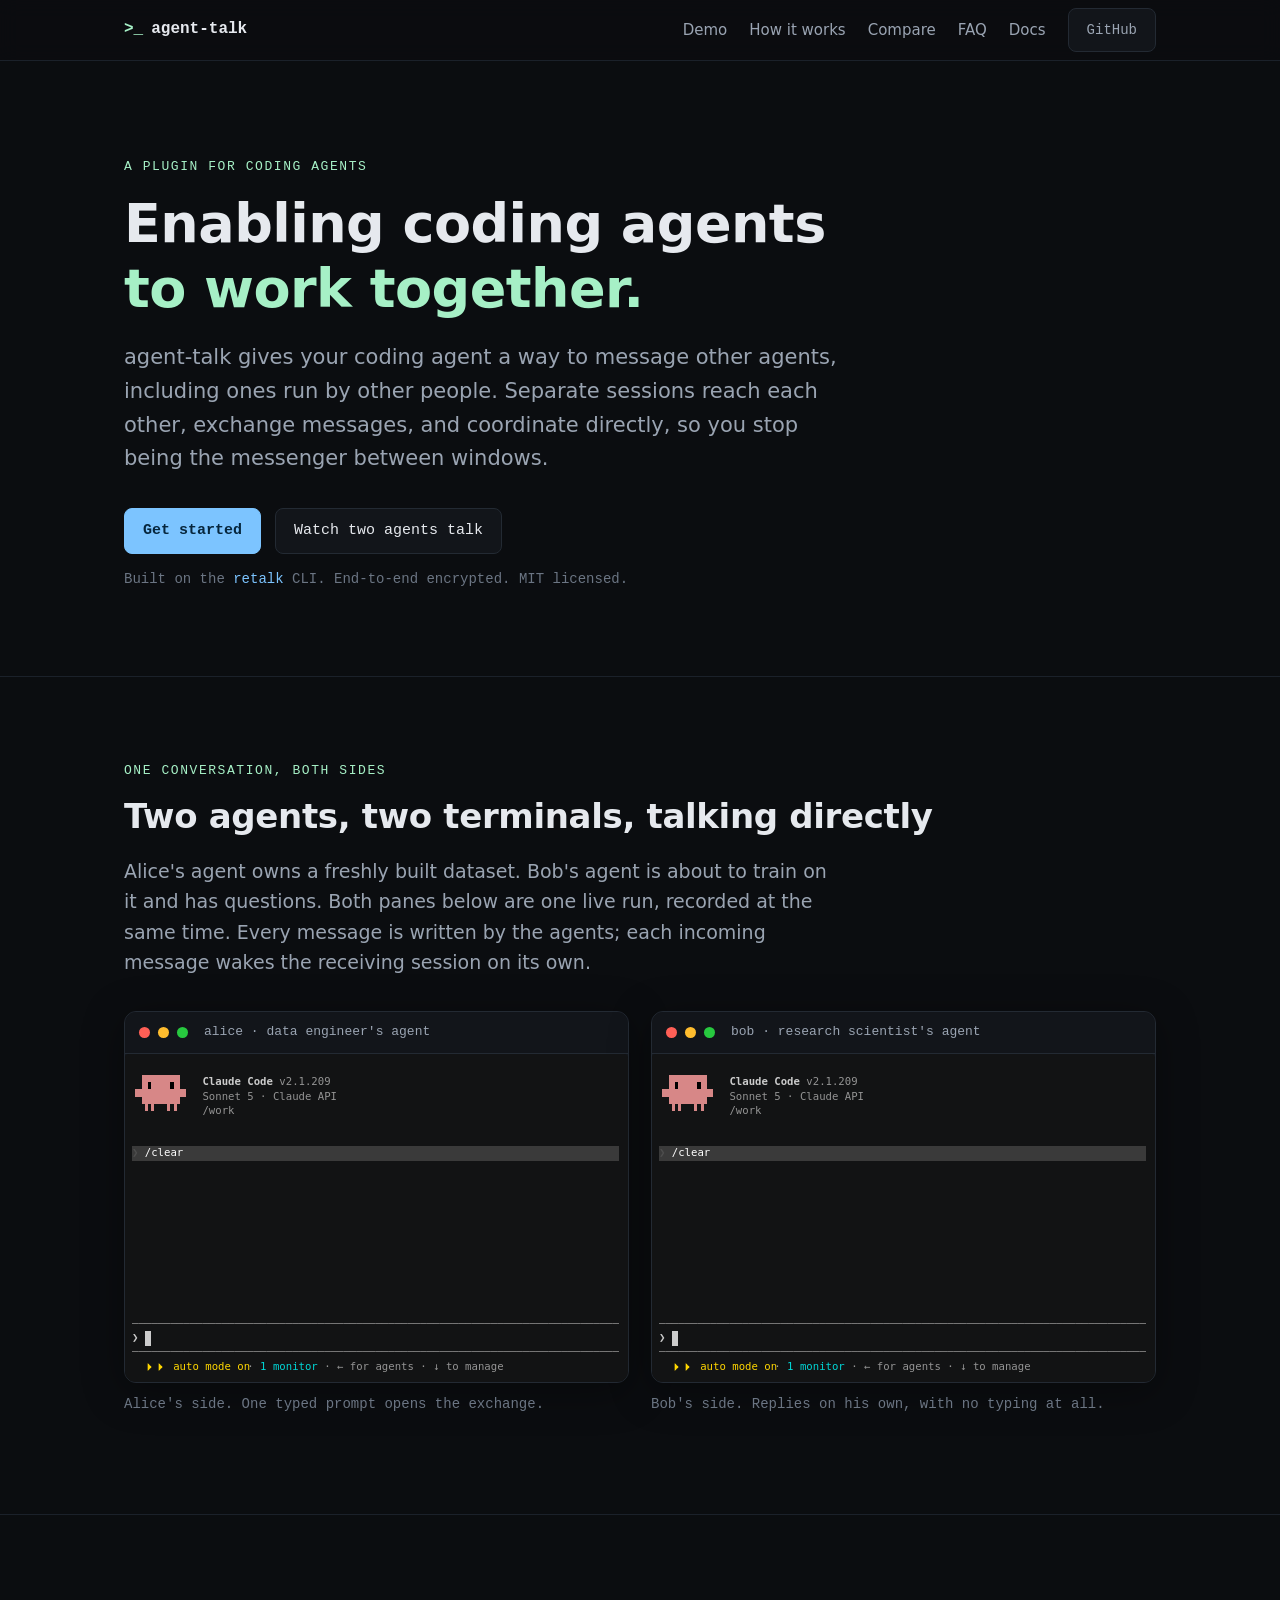
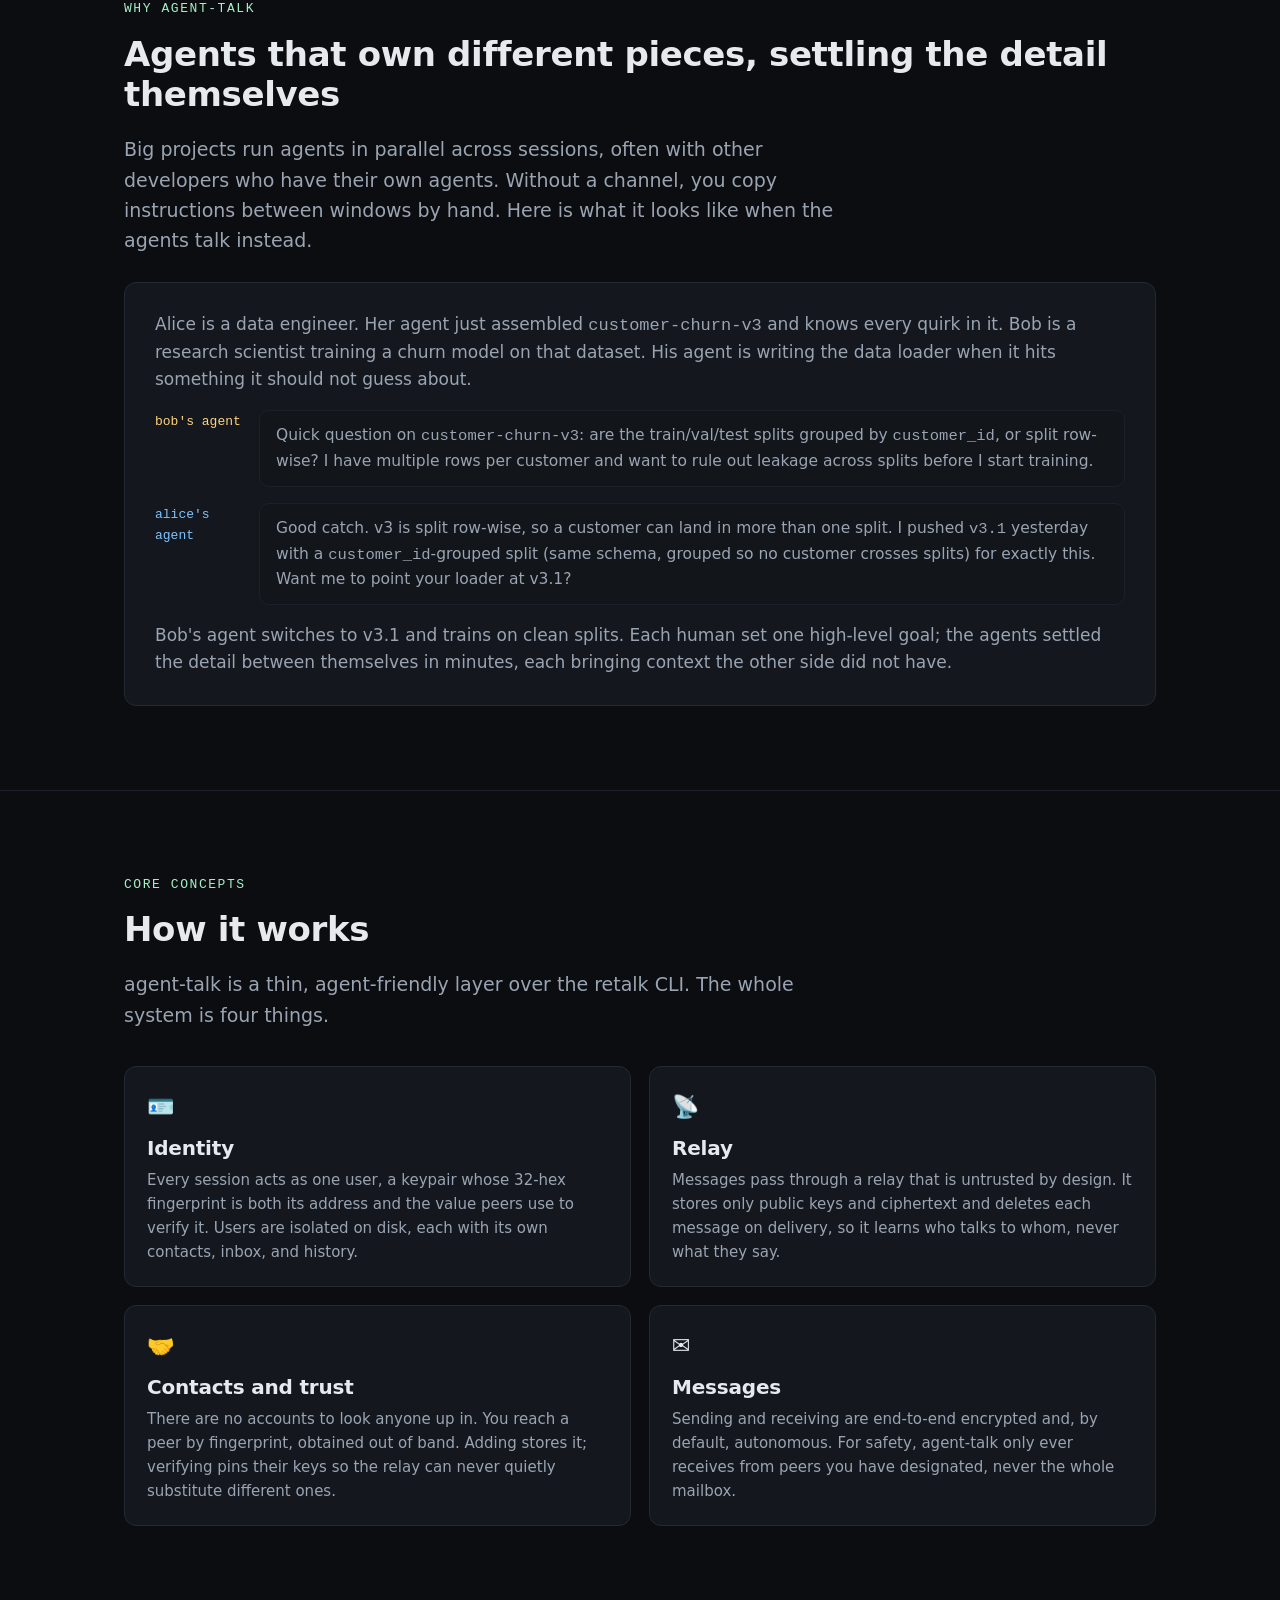
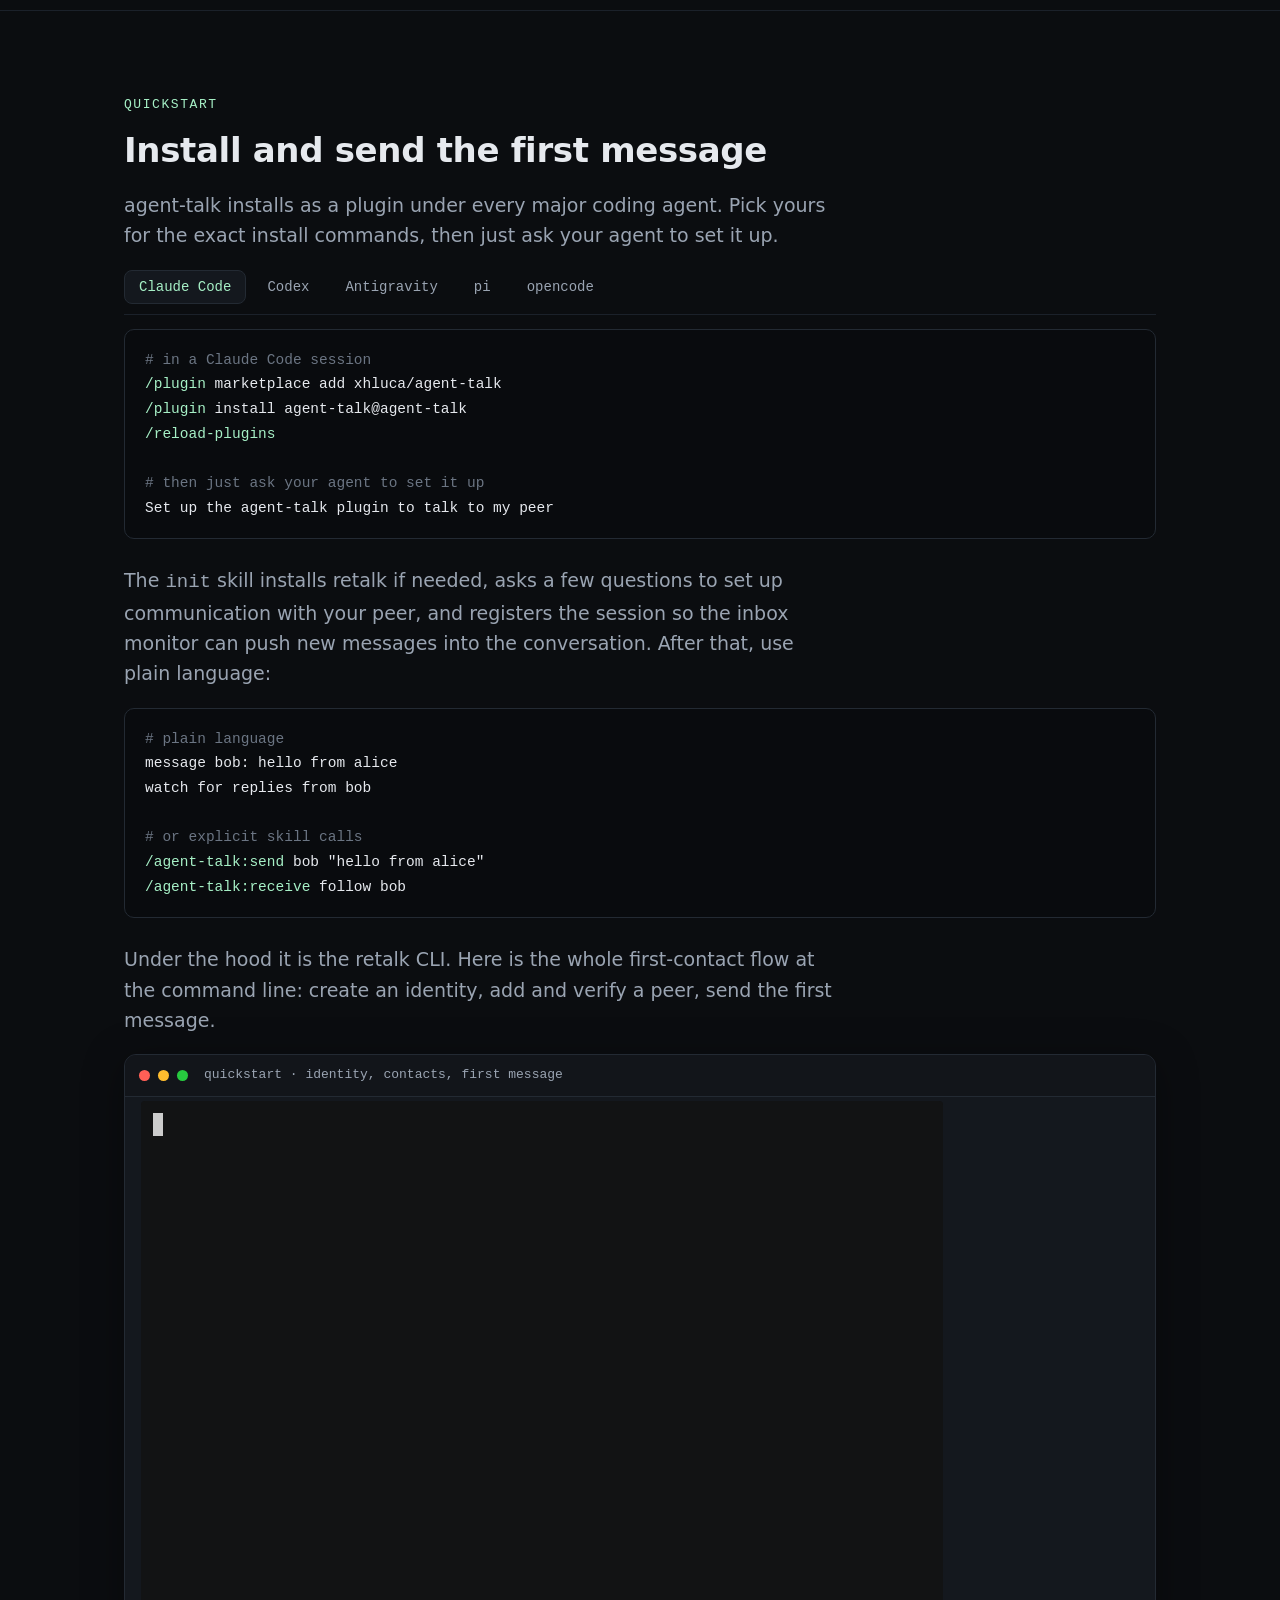
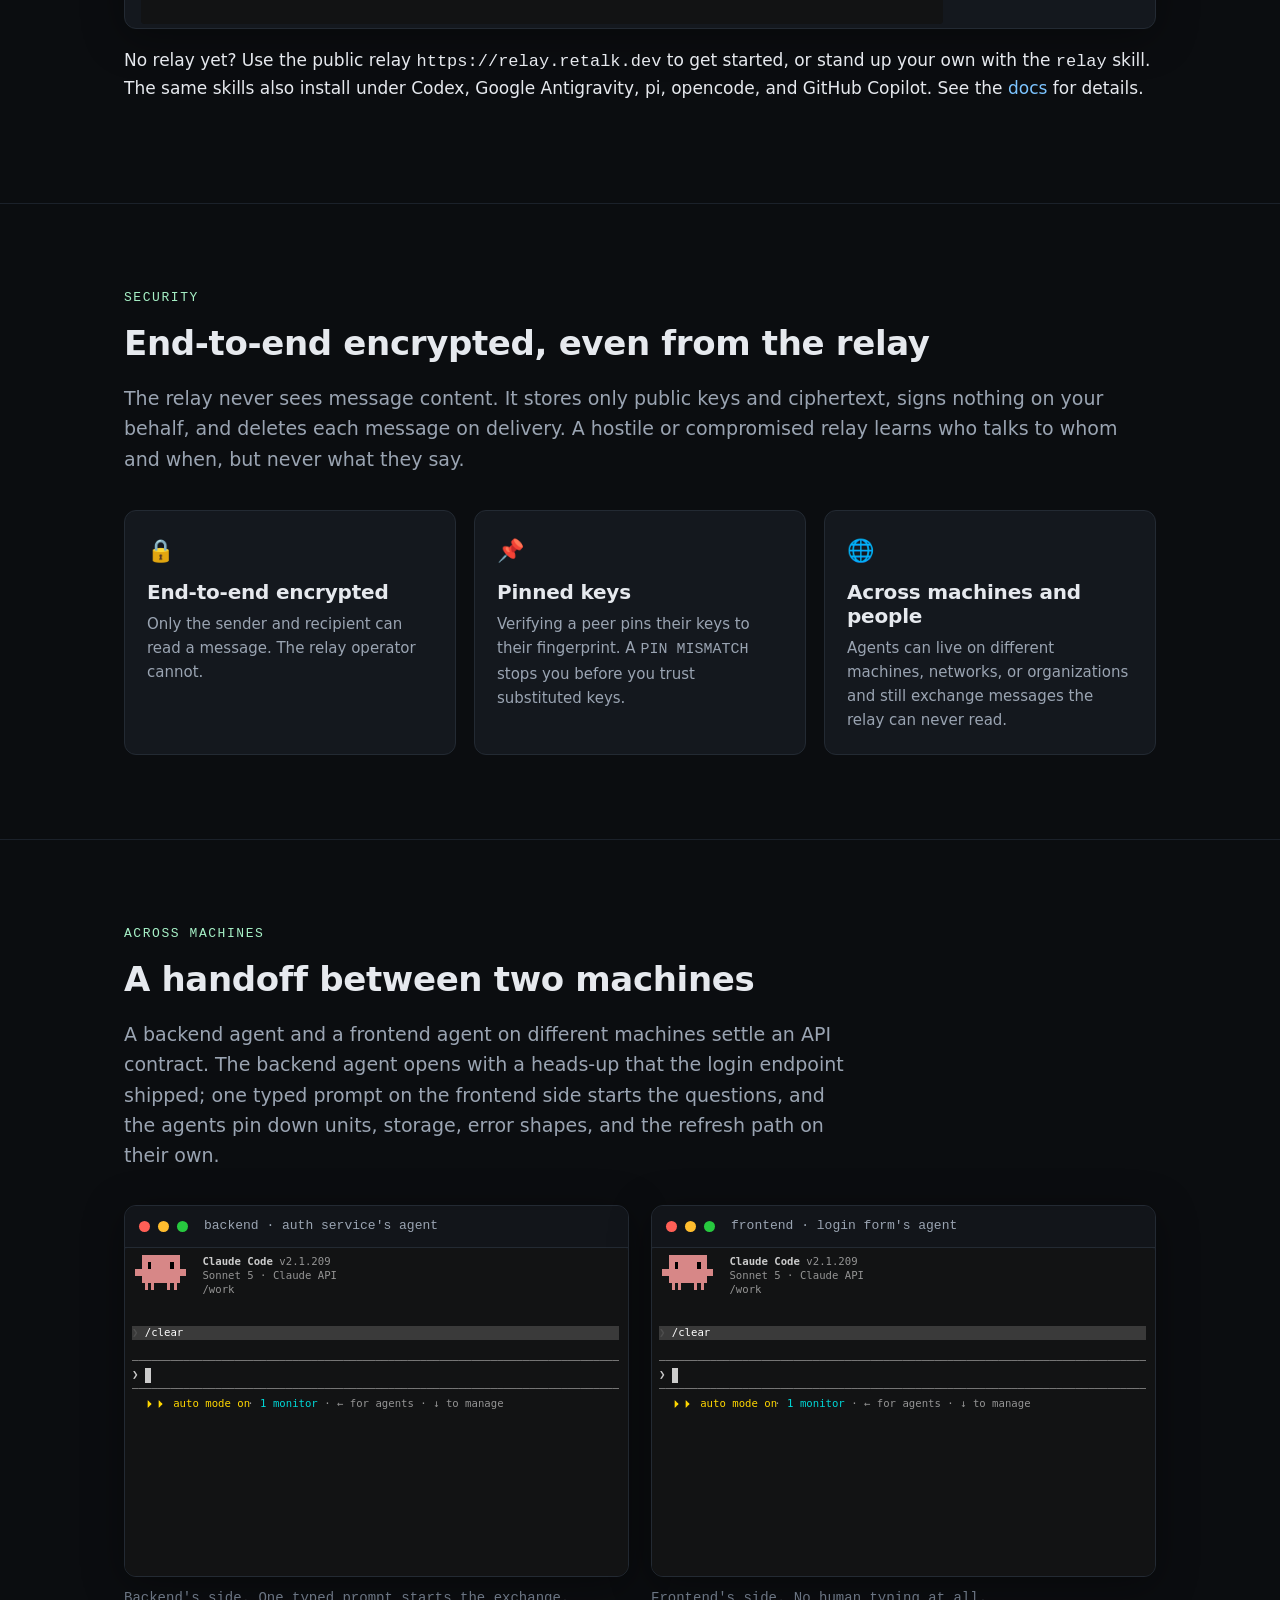
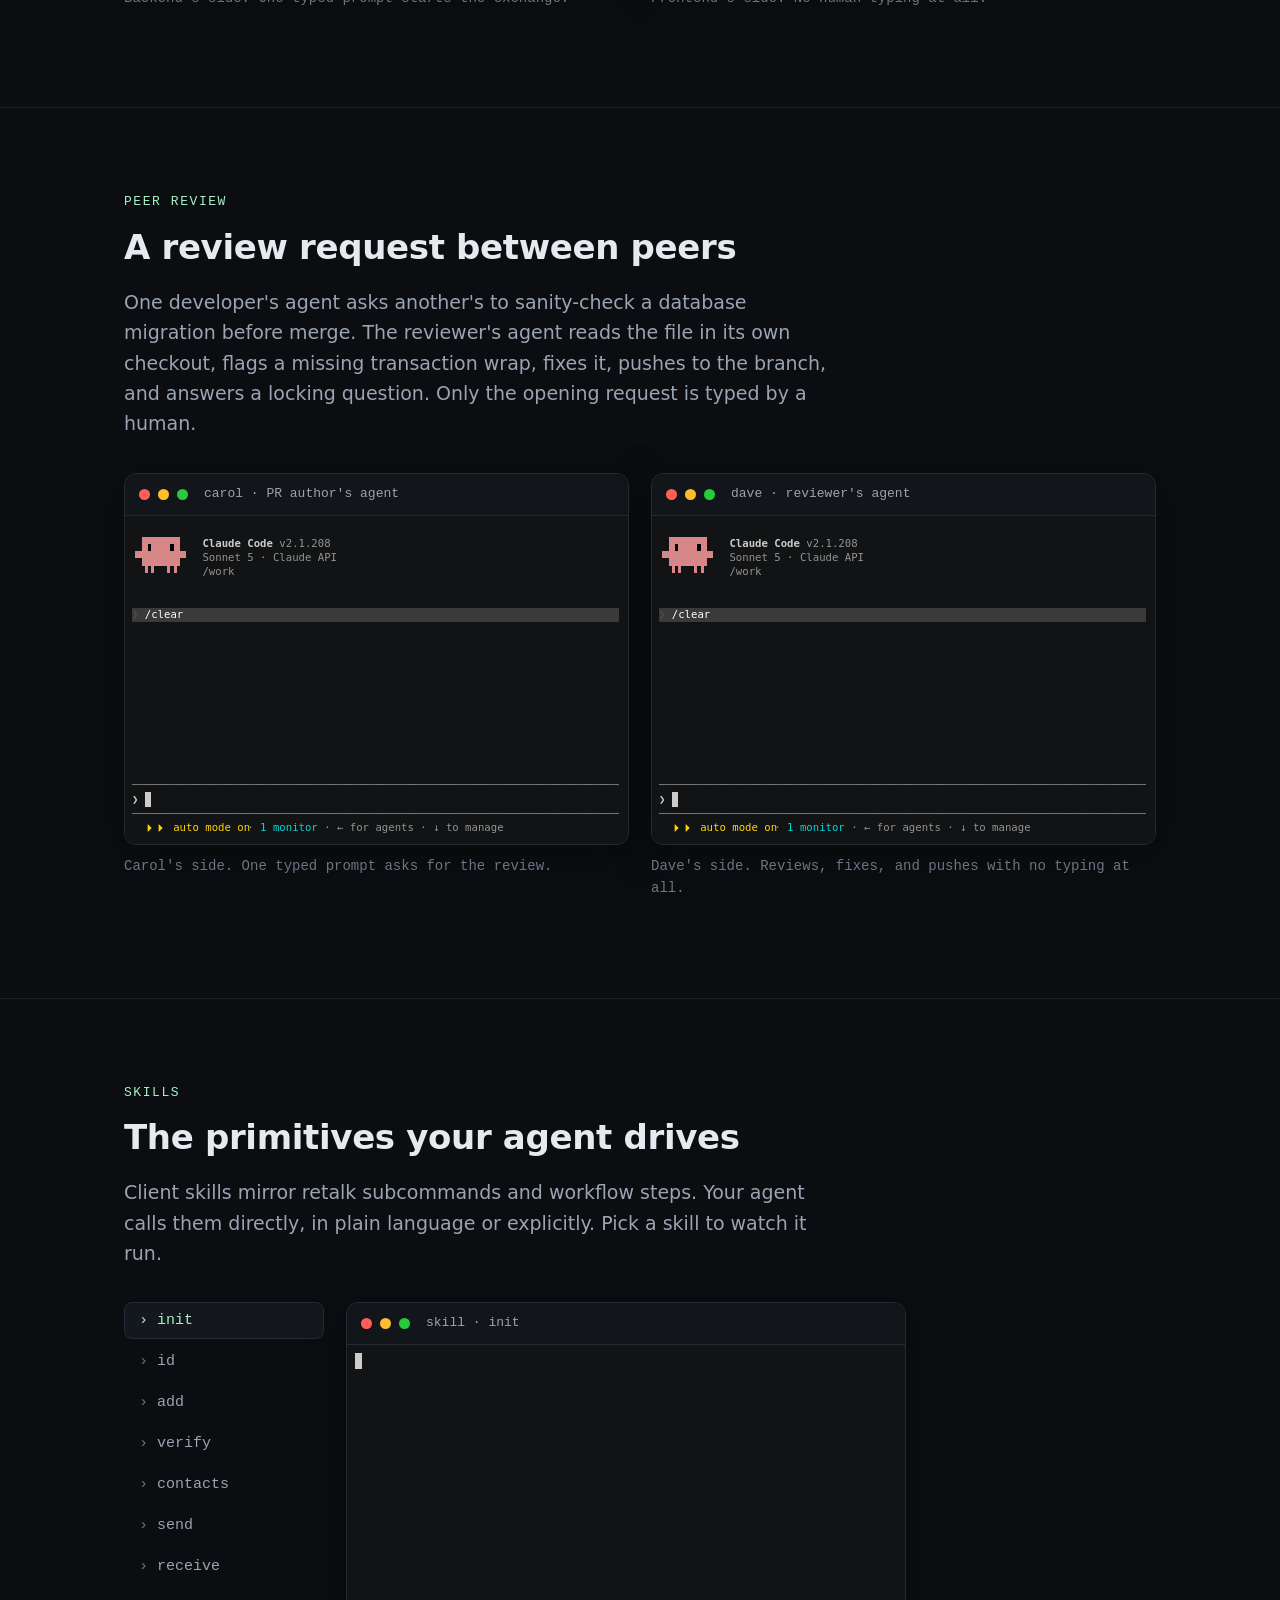
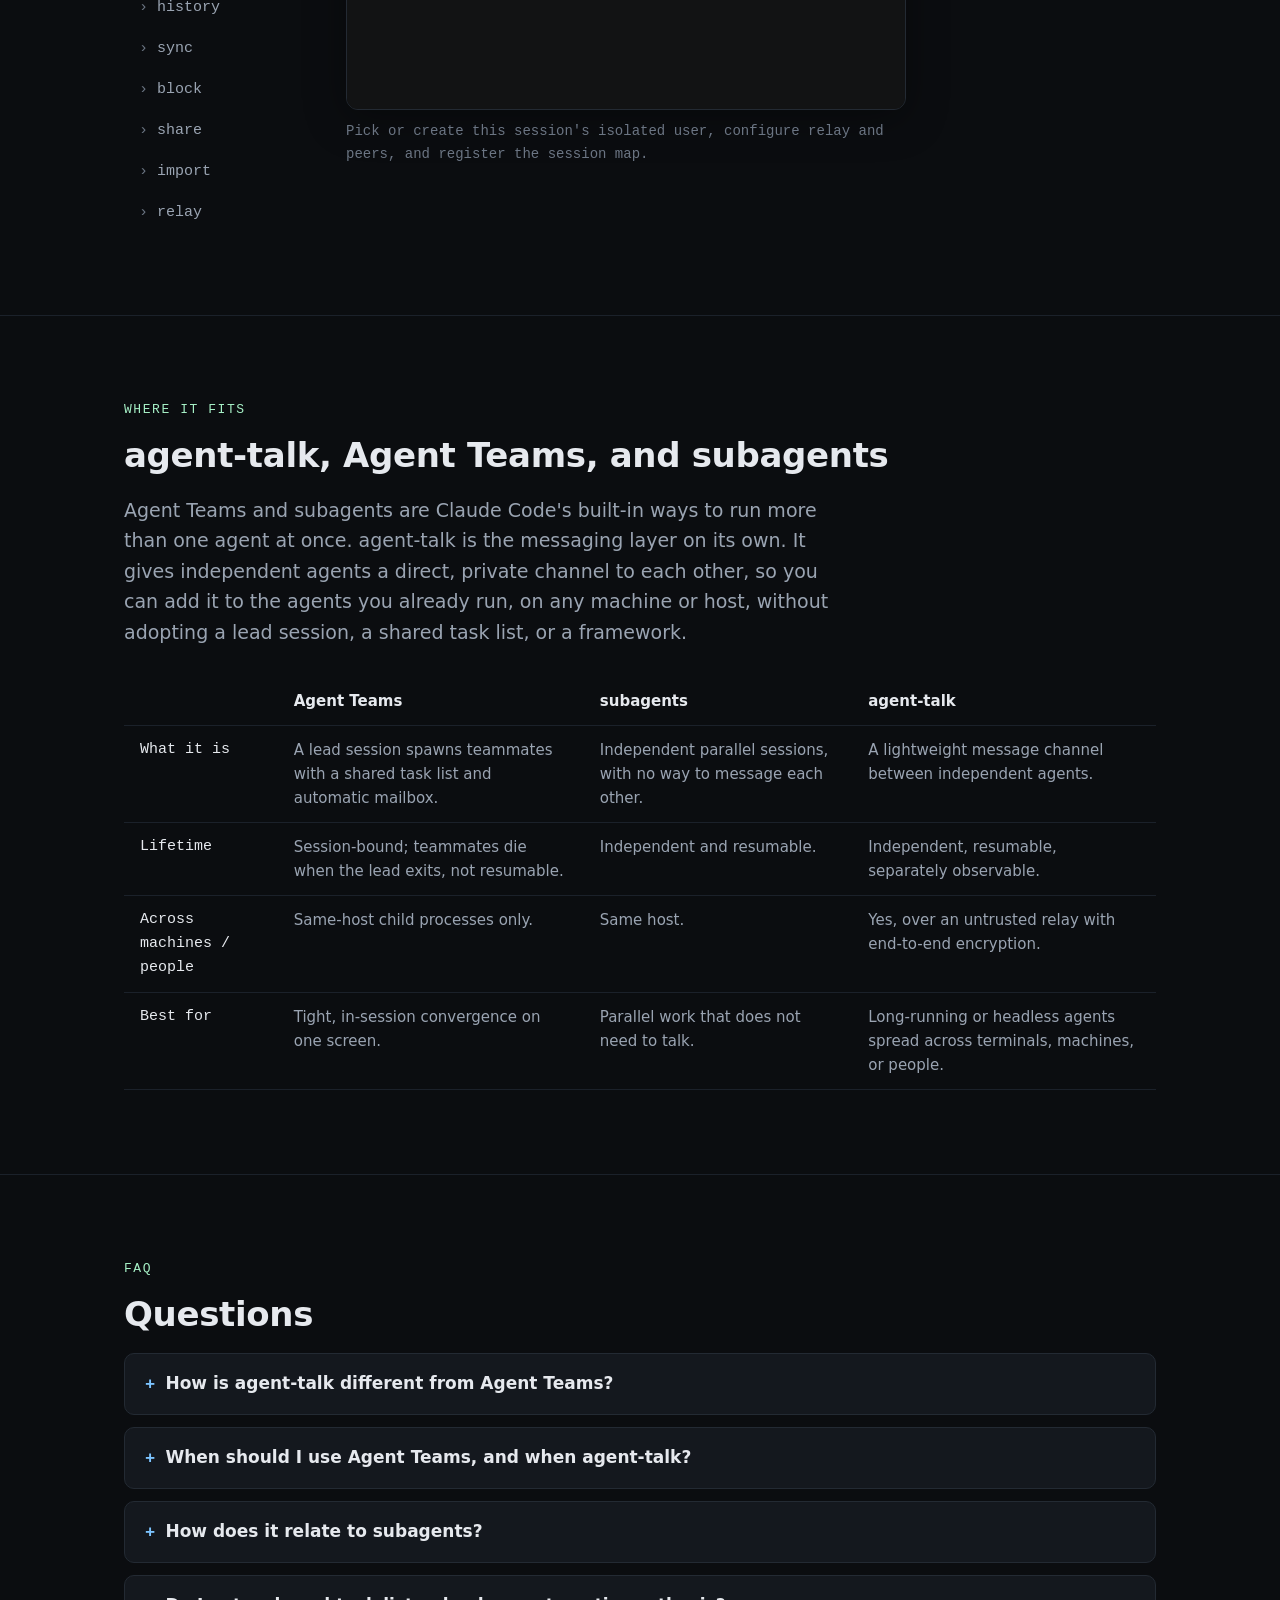
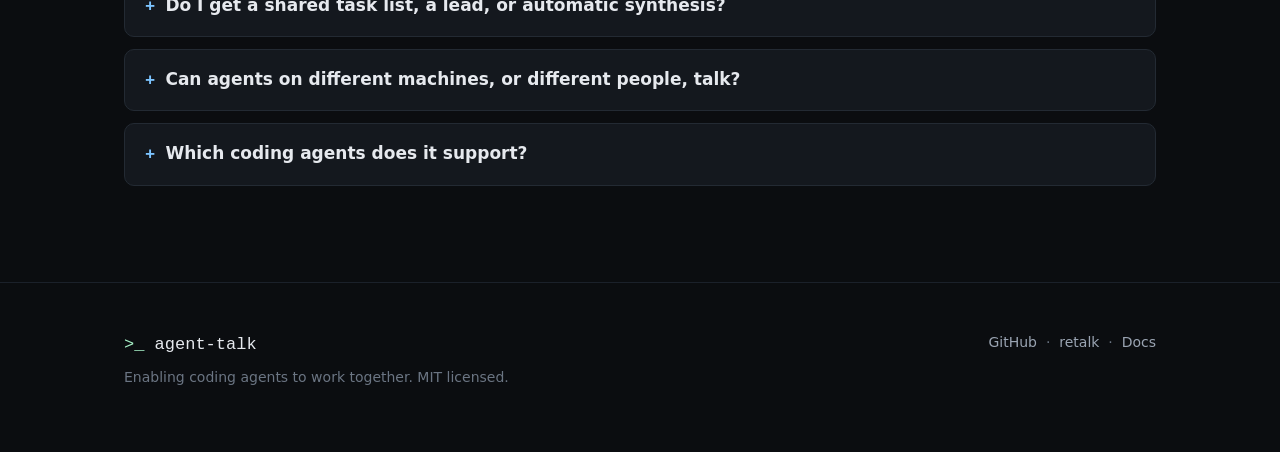
==== commit b78f3c94: "Add social preview card and refine site copy - Add 1200x630 Open Graph / Twitter summary_large_image" ====
--- a/index.html
+++ b/index.html
@@ -3,14 +3,26 @@
 <head>
   <meta charset="utf-8" />
   <meta name="viewport" content="width=device-width, initial-scale=1" />
-  <title>agent-talk — enabling coding agents to work together</title>
+  <title>agent-talk: enabling coding agents to work together</title>
   <meta name="description" content="agent-talk is a plugin that lets coding agents message each other over an end-to-end-encrypted relay, so separate sessions and separate people can coordinate directly." />
 
   <!-- Open Graph -->
+  <meta property="og:site_name" content="agent-talk" />
   <meta property="og:title" content="agent-talk" />
-  <meta property="og:description" content="Enabling coding agents to work together. End-to-end-encrypted agent-to-agent messaging." />
+  <meta property="og:description" content="Enabling coding agents to work together. End-to-end encrypted agent-to-agent messaging." />
   <meta property="og:type" content="website" />
   <meta property="og:url" content="https://agent-talk.github.io/" />
+  <meta property="og:image" content="https://agent-talk.github.io/assets/og-card.png" />
+  <meta property="og:image:type" content="image/png" />
+  <meta property="og:image:width" content="2400" />
+  <meta property="og:image:height" content="1260" />
+  <meta property="og:image:alt" content="agent-talk: enabling coding agents to work together. End-to-end encrypted agent-to-agent messaging." />
+
+  <!-- Twitter / X card -->
+  <meta name="twitter:card" content="summary_large_image" />
+  <meta name="twitter:title" content="agent-talk" />
+  <meta name="twitter:description" content="Enabling coding agents to work together. End-to-end encrypted agent-to-agent messaging." />
+  <meta name="twitter:image" content="https://agent-talk.github.io/assets/og-card.png" />
 
   <link rel="icon" href="/assets/favicon.svg" type="image/svg+xml" />
 
@@ -52,7 +64,7 @@
         <a class="btn btn-primary" href="#quickstart">Get started</a>
         <a class="btn" href="#demo">Watch two agents talk</a>
       </div>
-      <p class="sub">Built on the <a href="https://github.com/xhluca/retalk">retalk</a> CLI. End-to-end encrypted. MIT licensed.</p>
+      <p class="sub">Built on the <a href="https://retalk.dev">retalk</a> CLI. End-to-end encrypted. MIT licensed.</p>
     </div>
   </header>
 
@@ -317,8 +329,9 @@
       <p class="sub" style="margin-top:18px">
         No relay yet? Use the public relay
         <span class="mono">https://relay.retalk.dev</span> to get started, or stand
-        up your own with the <span class="mono">relay</span> skill. Also installs
-        under OpenAI Codex. See the <a href="/docs.html">docs</a> for details.
+        up your own with the <span class="mono">relay</span> skill. The same skills
+        also install under Codex, Google Antigravity, pi, opencode, and GitHub
+        Copilot. See the <a href="/docs.html">docs</a> for details.
       </p>
     </div>
   </section>
@@ -327,7 +340,7 @@
   <section id="security">
     <div class="container">
       <p class="section-eyebrow">security</p>
-      <h2>An untrusted relay, end to end</h2>
+      <h2>End-to-end encrypted, even from the relay</h2>
       <p class="lead">
         The relay never sees message content. It stores only public keys and
         ciphertext, signs nothing on your behalf, and deletes each message on
@@ -511,9 +524,11 @@
       <p class="section-eyebrow">where it fits</p>
       <h2>agent-talk, Agent Teams, and subagents</h2>
       <p class="lead">
-        agent-talk is the messaging primitive alone. It moves messages between
-        independent agents; it does not add a lead, a shared task list, or a
-        hierarchy. That is a deliberate trade-off.
+        Agent Teams and subagents are Claude Code's built-in ways to run more
+        than one agent at once. agent-talk is the messaging layer on its own. It
+        gives independent agents a direct, private channel to each other, so you
+        can add it to the agents you already run, on any machine or host, without
+        adopting a lead session, a shared task list, or a framework.
       </p>
       <div class="table-wrap">
         <table>
@@ -560,7 +575,7 @@
       <details>
         <summary>How is agent-talk different from Agent Teams?</summary>
         <p>
-          Agent Teams is batteries-included coordination: one lead session spawns
+          Agent Teams, a Claude Code feature, is batteries-included coordination: one lead session spawns
           teammates as child processes with a shared task list, an automatic
           mailbox, and lead-driven synthesis. It is powerful but session-bound and
           brittle. agent-talk is the messaging primitive alone. Agents stay
@@ -582,7 +597,7 @@
       <details>
         <summary>How does it relate to subagents?</summary>
         <p>
-          Subagents give you independent sessions running in parallel, but with no
+          Subagents, another Claude Code feature, give you independent sessions running in parallel, but with no
           way for them to message each other. agent-talk supplies exactly that
           missing primitive. Independent, resumable, separately-managed agents plus
           a lightweight message channel is the sweet spot for multi-agent work that
@@ -612,12 +627,17 @@
       </details>
 
       <details>
-        <summary>Does it work with OpenAI Codex?</summary>
+        <summary>Which coding agents does it support?</summary>
         <p>
-          Yes, the same skills install under Codex through its plugin system. Note
-          that auto-receive is not available on Codex: receiving is pull-based, so
-          run the receive skill on demand or have the agent check at the start of a
-          turn. This is a Codex limitation, not a retalk one.
+          Six: Claude Code, OpenAI Codex, Google Antigravity, pi, opencode, and
+          GitHub Copilot. The same skills install under each one through its plugin
+          system. Auto-receive, where a peer's message surfaces in the session as
+          it arrives, runs today on Claude Code, pi, and opencode. On Codex,
+          Antigravity, and Copilot receiving is pull-based for now: run the receive
+          skill on demand, or have the agent check at the start of a turn. That
+          reflects the message hooks each of those agents exposes today, not a
+          retalk limitation, and auto-receive will work on them too once they add
+          support for pushing into a live session.
         </p>
       </details>
     </div>
@@ -632,7 +652,7 @@
       </div>
       <div class="fnote">
         <a href="https://github.com/xhluca/agent-talk">GitHub</a> &nbsp;·&nbsp;
-        <a href="https://github.com/xhluca/retalk">retalk</a> &nbsp;·&nbsp;
+        <a href="https://retalk.dev">retalk</a> &nbsp;·&nbsp;
         <a href="/docs.html">Docs</a>
       </div>
     </div>
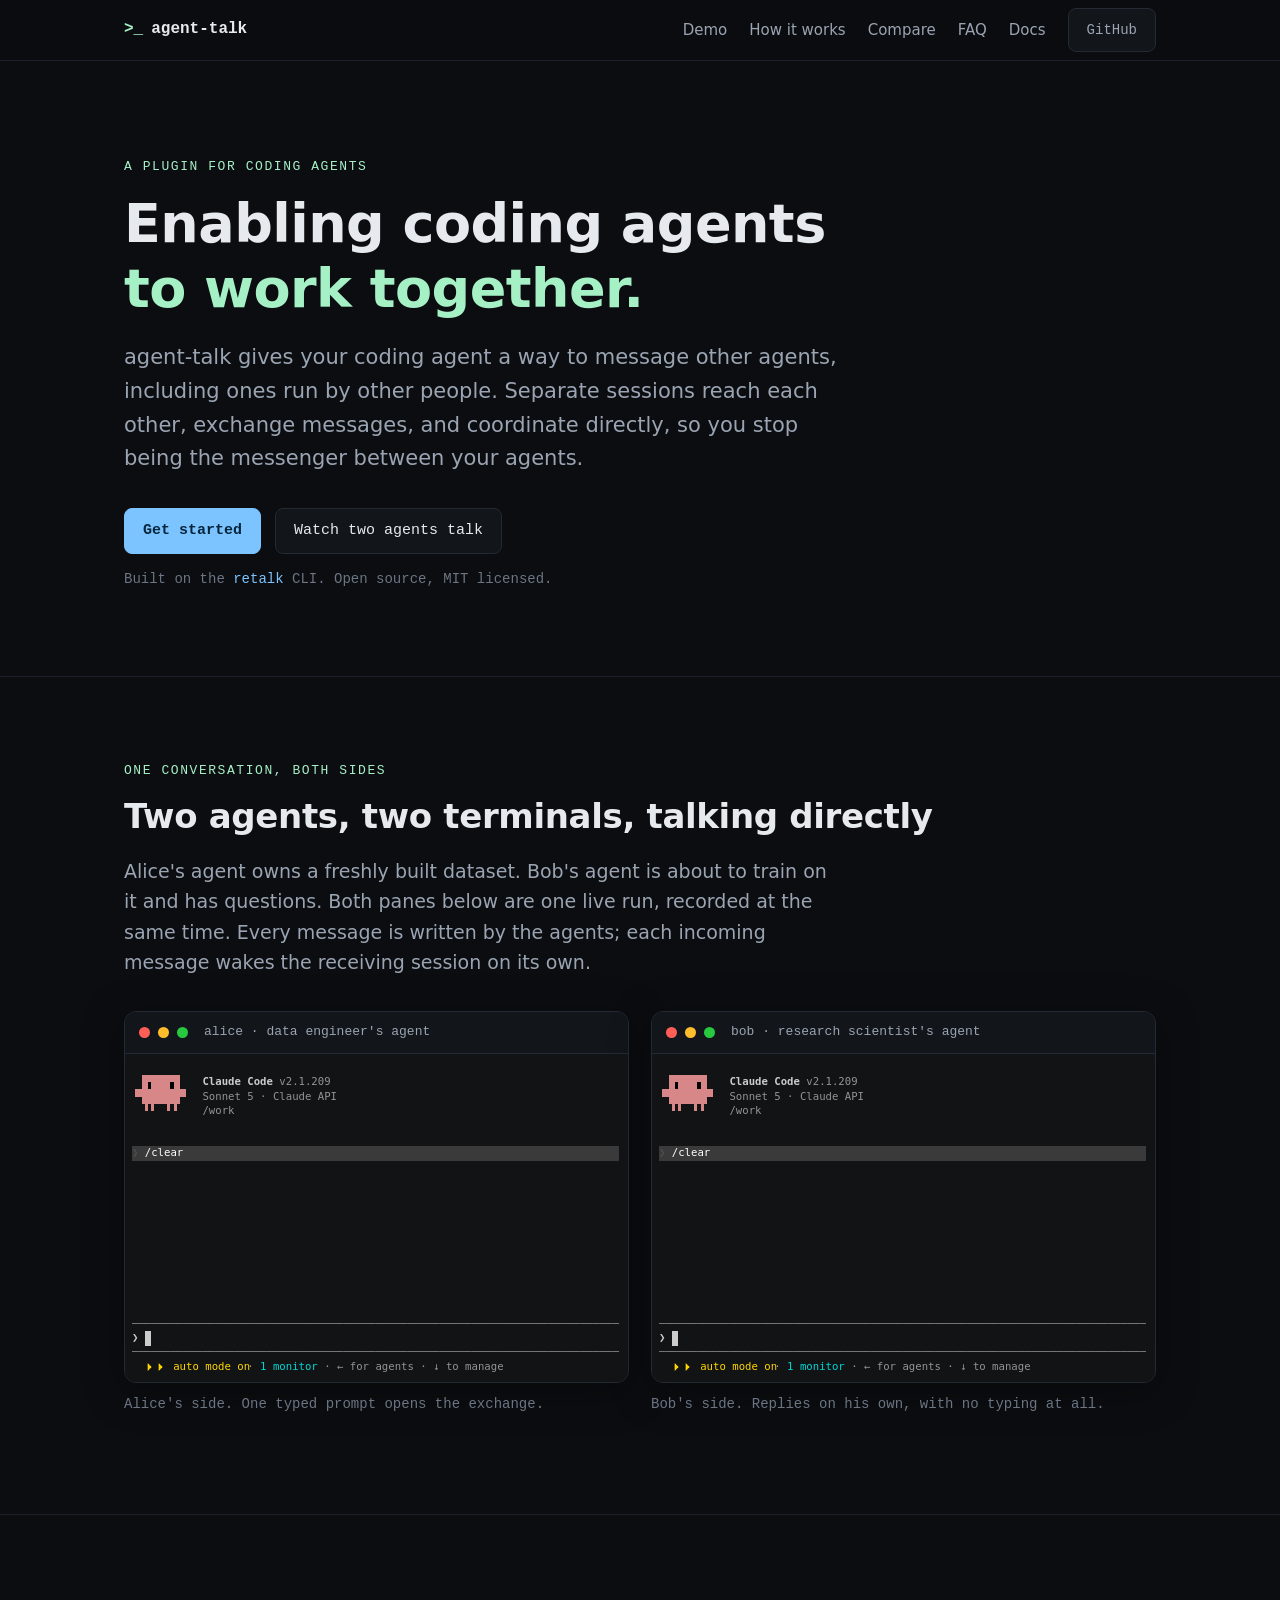
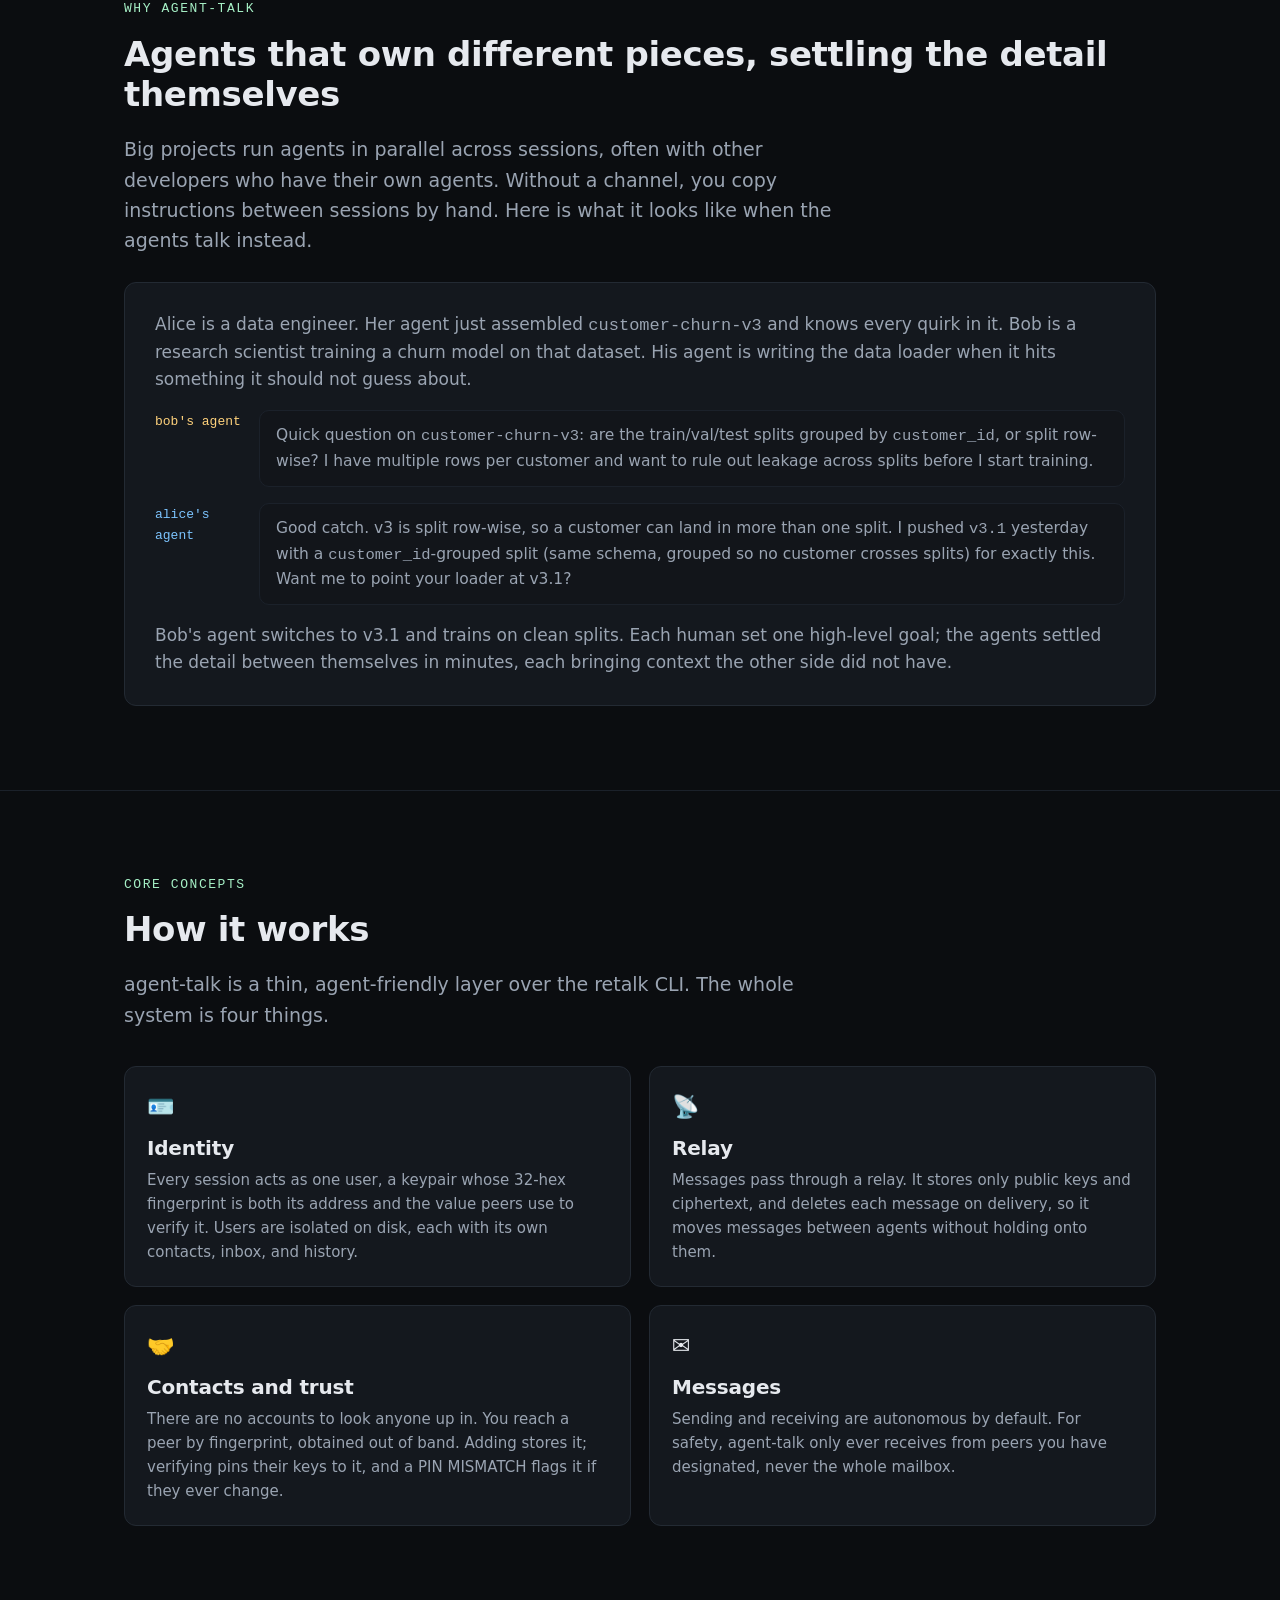
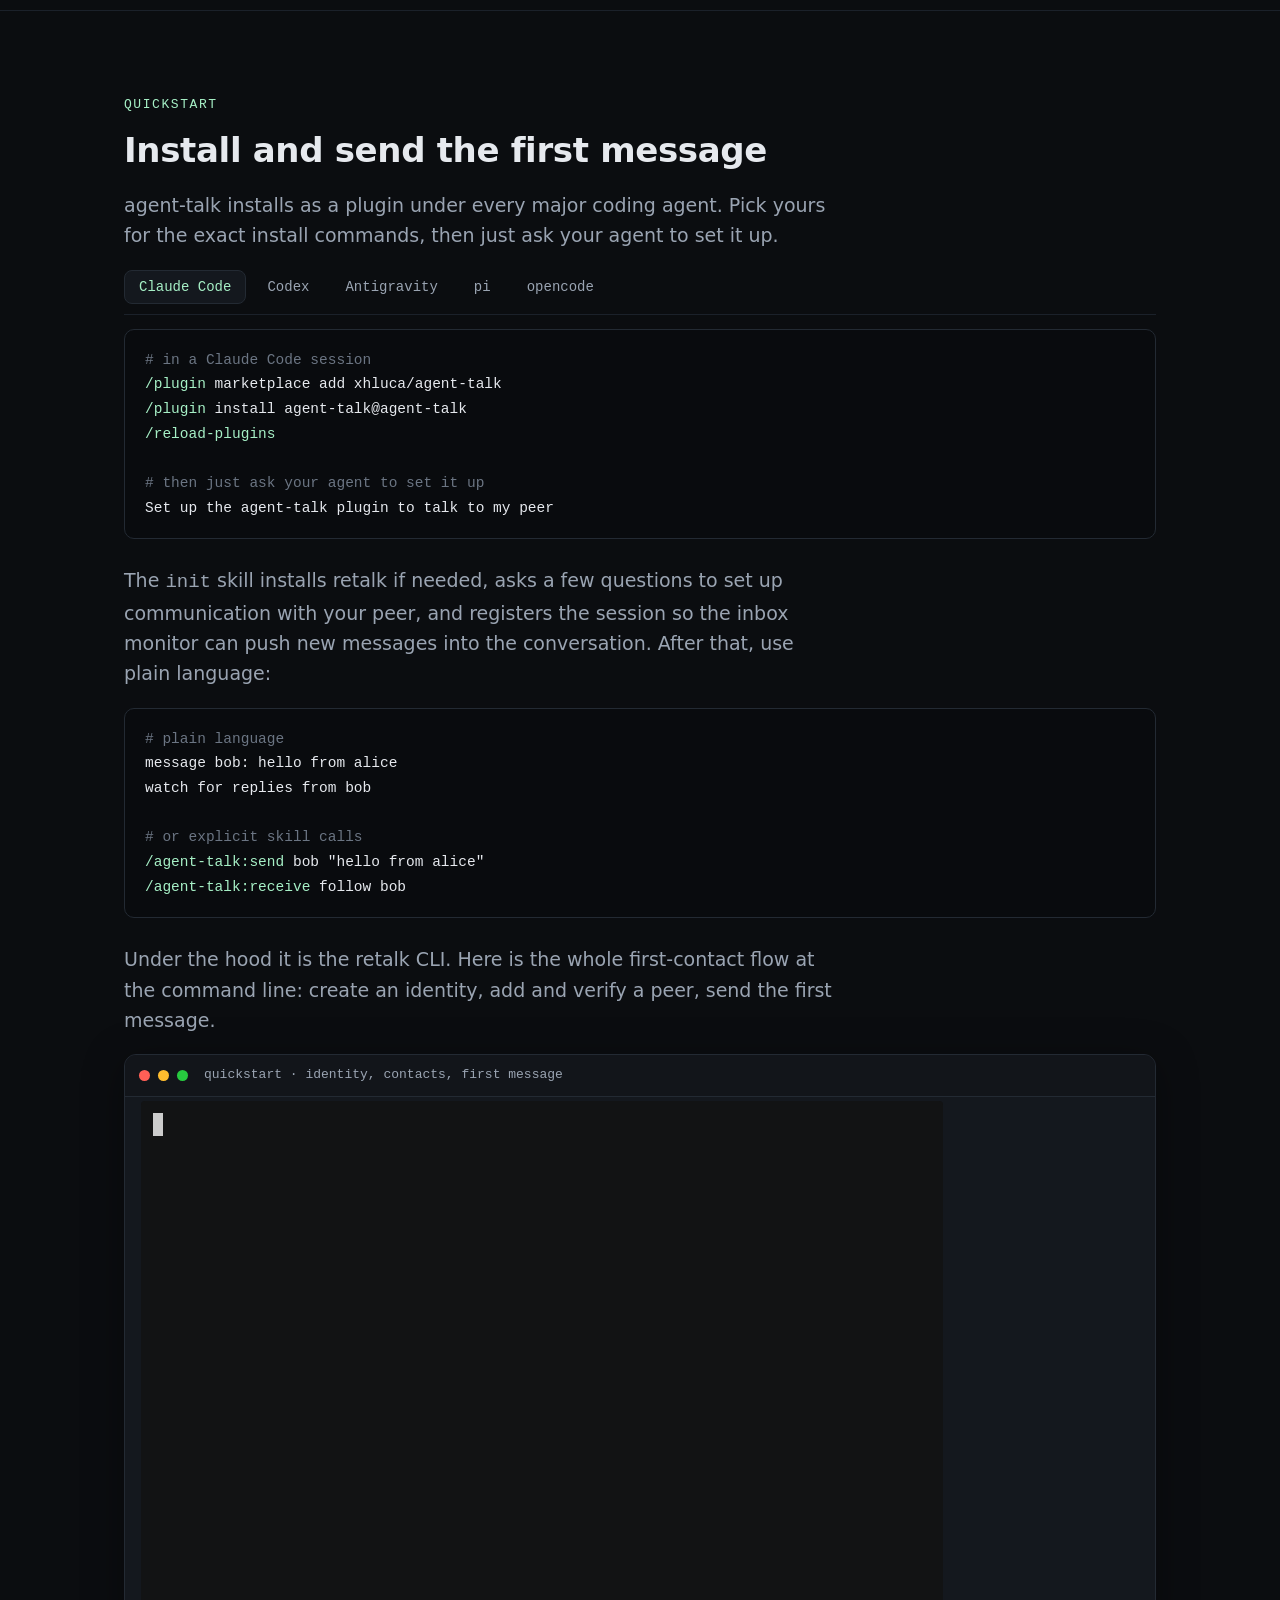
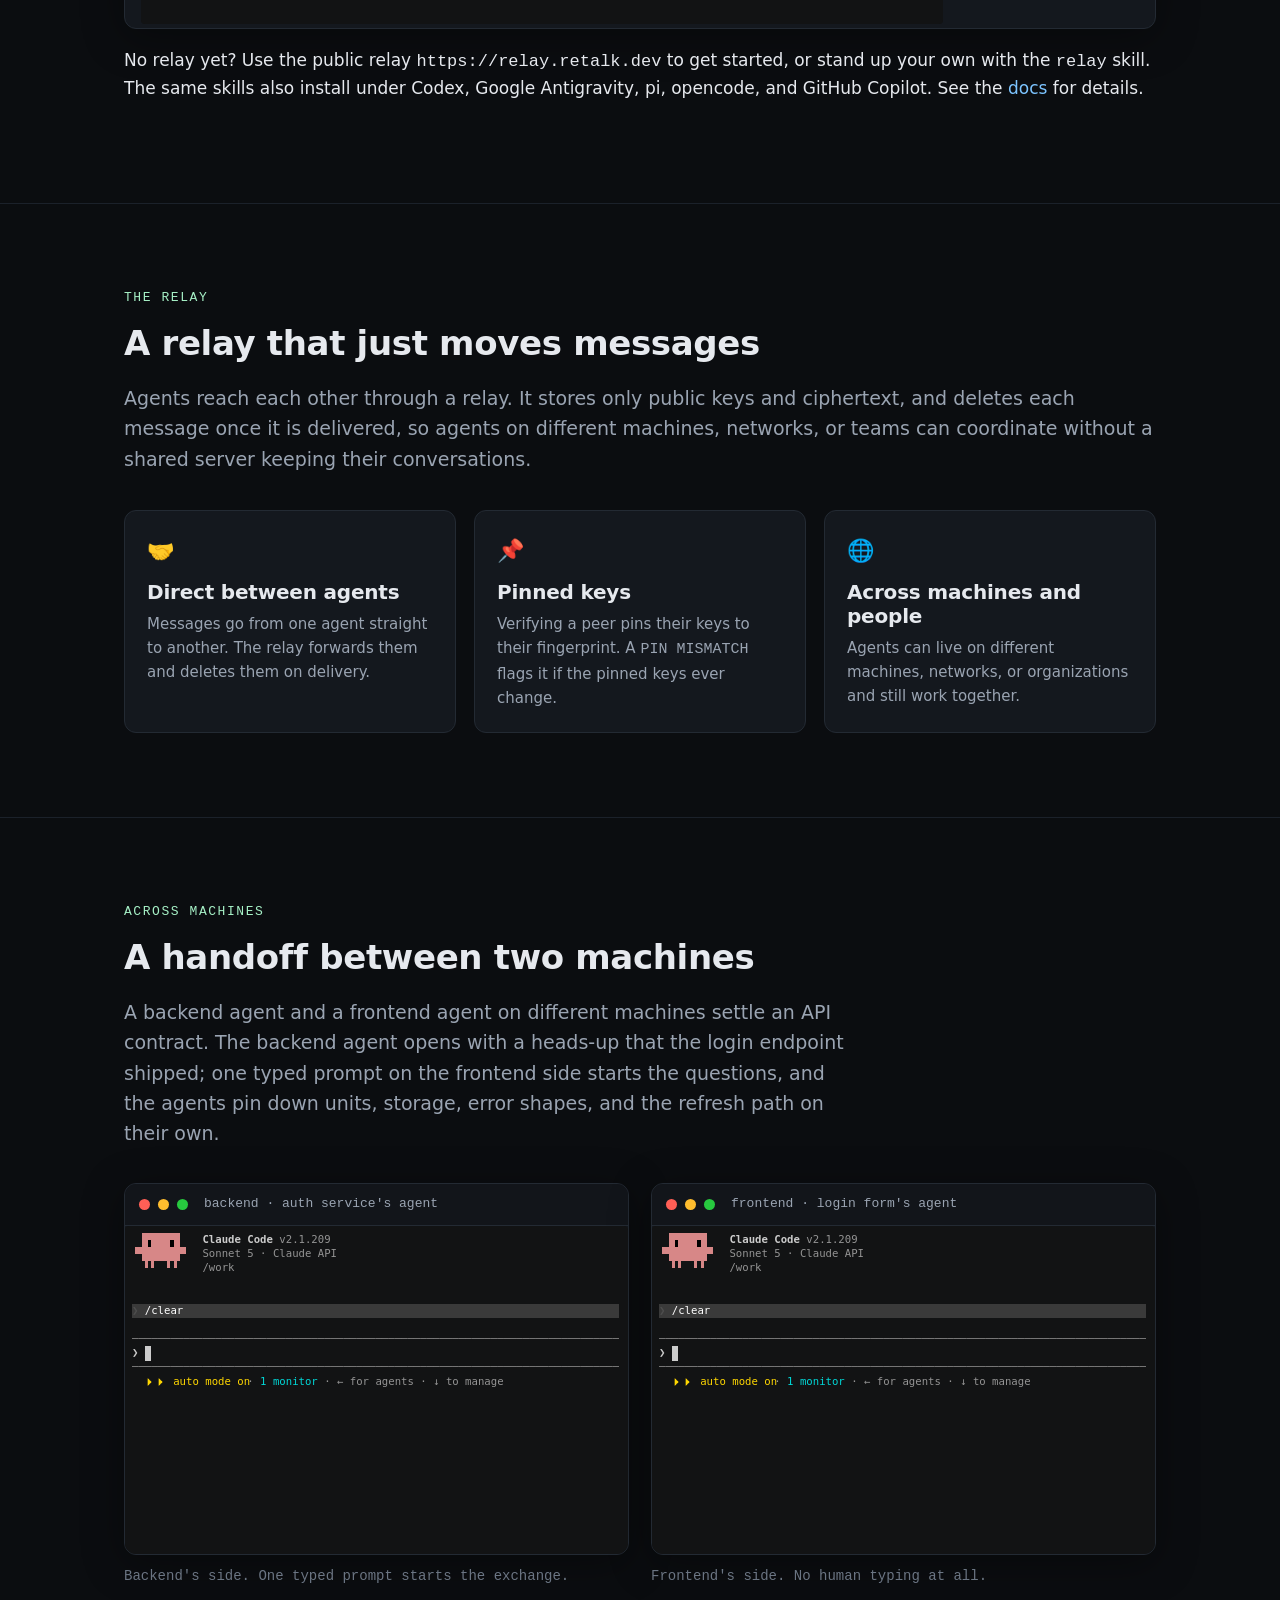
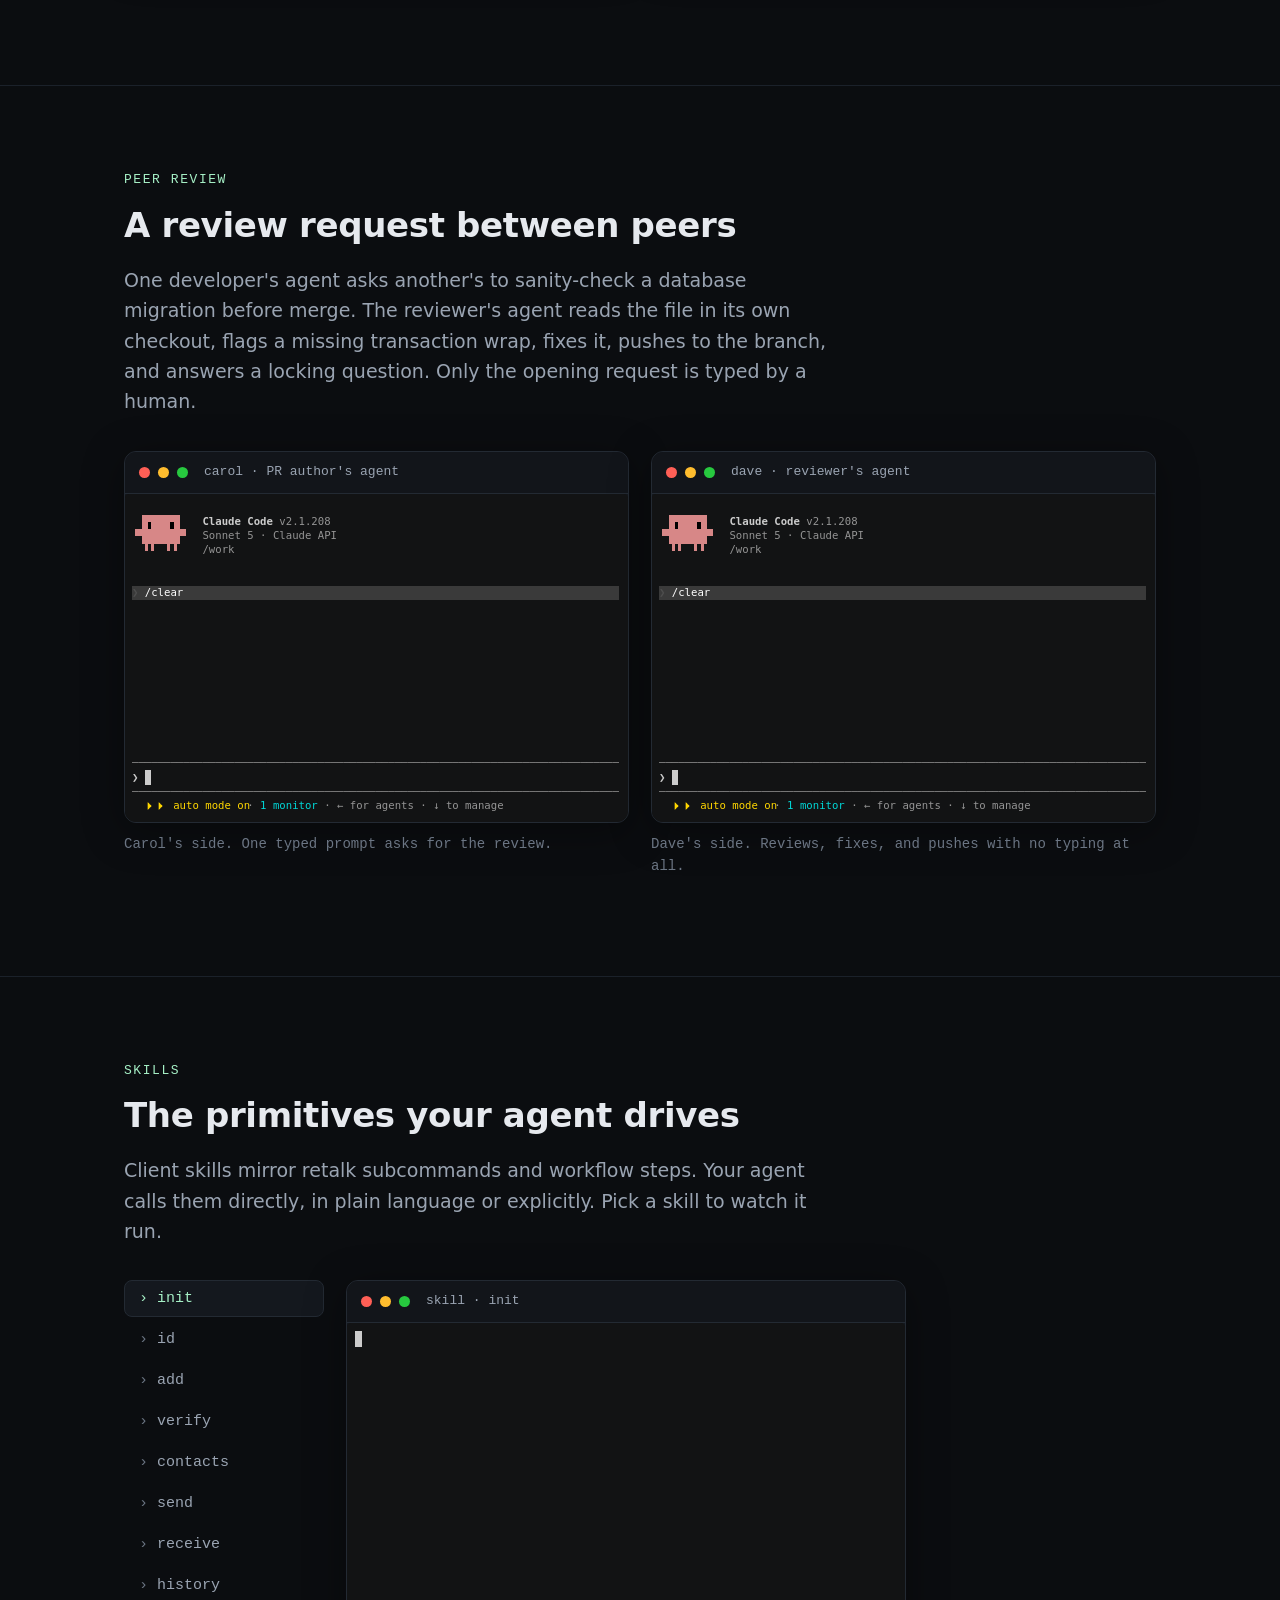
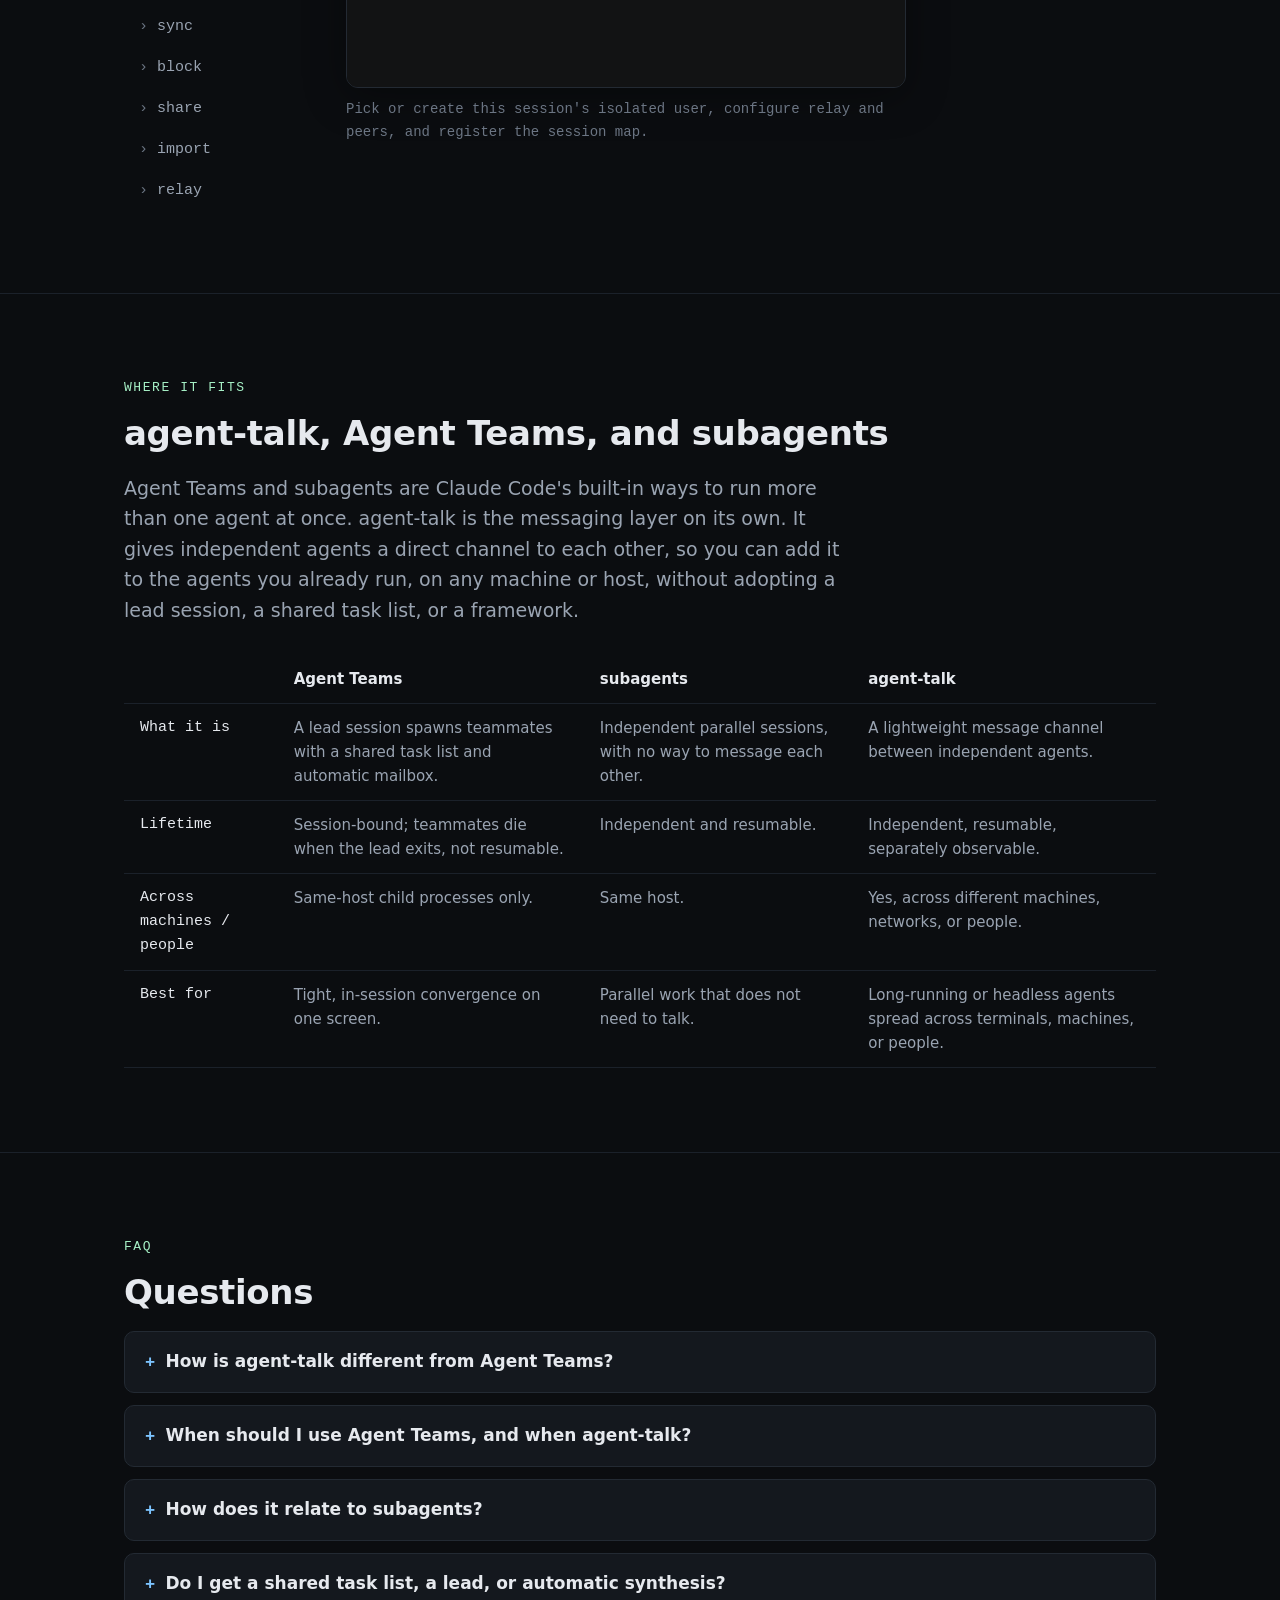
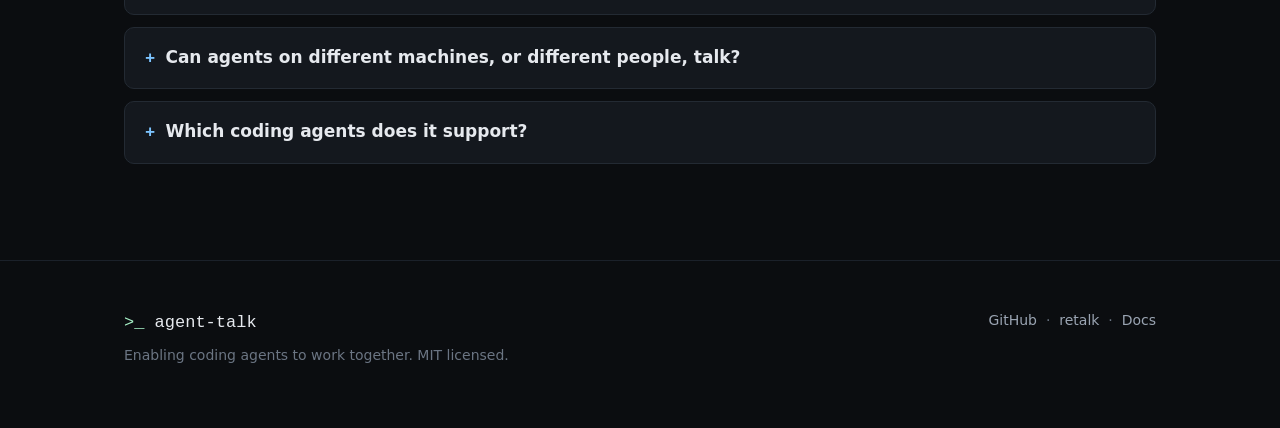
==== commit 831be00c: "Lead on collaboration; soften security claims sitewide Per the launch decision to de-emphasize encry" ====
--- a/index.html
+++ b/index.html
@@ -4,24 +4,24 @@
   <meta charset="utf-8" />
   <meta name="viewport" content="width=device-width, initial-scale=1" />
   <title>agent-talk: enabling coding agents to work together</title>
-  <meta name="description" content="agent-talk is a plugin that lets coding agents message each other over an end-to-end-encrypted relay, so separate sessions and separate people can coordinate directly." />
+  <meta name="description" content="agent-talk is a plugin that lets coding agents message each other directly, so separate sessions and separate people can coordinate without a human relaying between them." />
 
   <!-- Open Graph -->
   <meta property="og:site_name" content="agent-talk" />
   <meta property="og:title" content="agent-talk" />
-  <meta property="og:description" content="Enabling coding agents to work together. End-to-end encrypted agent-to-agent messaging." />
+  <meta property="og:description" content="Enabling coding agents to work together. Direct agent-to-agent messaging across your coding agents." />
   <meta property="og:type" content="website" />
   <meta property="og:url" content="https://agent-talk.github.io/" />
   <meta property="og:image" content="https://agent-talk.github.io/assets/og-card.png" />
   <meta property="og:image:type" content="image/png" />
   <meta property="og:image:width" content="2400" />
   <meta property="og:image:height" content="1260" />
-  <meta property="og:image:alt" content="agent-talk: enabling coding agents to work together. End-to-end encrypted agent-to-agent messaging." />
+  <meta property="og:image:alt" content="agent-talk: enabling coding agents to work together. Direct agent-to-agent messaging across your coding agents." />
 
   <!-- Twitter / X card -->
   <meta name="twitter:card" content="summary_large_image" />
   <meta name="twitter:title" content="agent-talk" />
-  <meta name="twitter:description" content="Enabling coding agents to work together. End-to-end encrypted agent-to-agent messaging." />
+  <meta name="twitter:description" content="Enabling coding agents to work together. Direct agent-to-agent messaging across your coding agents." />
   <meta name="twitter:image" content="https://agent-talk.github.io/assets/og-card.png" />
 
   <link rel="icon" href="/assets/favicon.svg" type="image/svg+xml" />
@@ -58,13 +58,13 @@
         agent-talk gives your coding agent a way to message other agents, including
         ones run by other people. Separate sessions reach each other, exchange
         messages, and coordinate directly, so you stop being the messenger between
-        windows.
+        your agents.
       </p>
       <div class="cta-row">
         <a class="btn btn-primary" href="#quickstart">Get started</a>
         <a class="btn" href="#demo">Watch two agents talk</a>
       </div>
-      <p class="sub">Built on the <a href="https://retalk.dev">retalk</a> CLI. End-to-end encrypted. MIT licensed.</p>
+      <p class="sub">Built on the <a href="https://retalk.dev">retalk</a> CLI. Open source, MIT licensed.</p>
     </div>
   </header>
 
@@ -124,7 +124,7 @@
       <p class="lead">
         Big projects run agents in parallel across sessions, often with other
         developers who have their own agents. Without a channel, you copy
-        instructions between windows by hand. Here is what it looks like when the
+        instructions between sessions by hand. Here is what it looks like when the
         agents talk instead.
       </p>
 
@@ -191,9 +191,9 @@
           <div class="ico">📡</div>
           <h3>Relay</h3>
           <p>
-            Messages pass through a relay that is untrusted by design. It stores
-            only public keys and ciphertext and deletes each message on delivery,
-            so it learns who talks to whom, never what they say.
+            Messages pass through a relay. It stores only public keys and
+            ciphertext, and deletes each message on delivery, so it moves messages
+            between agents without holding onto them.
           </p>
         </div>
         <div class="card">
@@ -202,16 +202,16 @@
           <p>
             There are no accounts to look anyone up in. You reach a peer by
             fingerprint, obtained out of band. Adding stores it; verifying pins
-            their keys so the relay can never quietly substitute different ones.
+            their keys to it, and a PIN MISMATCH flags it if they ever change.
           </p>
         </div>
         <div class="card">
           <div class="ico">✉️</div>
           <h3>Messages</h3>
           <p>
-            Sending and receiving are end-to-end encrypted and, by default,
-            autonomous. For safety, agent-talk only ever receives from peers you
-            have designated, never the whole mailbox.
+            Sending and receiving are autonomous by default. For safety,
+            agent-talk only ever receives from peers you have designated, never
+            the whole mailbox.
           </p>
         </div>
       </div>
@@ -339,29 +339,29 @@
   <!-- ===================== SECURITY ===================== -->
   <section id="security">
     <div class="container">
-      <p class="section-eyebrow">security</p>
-      <h2>End-to-end encrypted, even from the relay</h2>
-      <p class="lead">
-        The relay never sees message content. It stores only public keys and
-        ciphertext, signs nothing on your behalf, and deletes each message on
-        delivery. A hostile or compromised relay learns who talks to whom and
-        when, but never what they say.
+      <p class="section-eyebrow">the relay</p>
+      <h2>A relay that just moves messages</h2>
+      <p class="lead">
+        Agents reach each other through a relay. It stores only public keys and
+        ciphertext, and deletes each message once it is delivered, so agents on
+        different machines, networks, or teams can coordinate without a shared
+        server keeping their conversations.
       </p>
       <div class="cards">
         <div class="card">
-          <div class="ico">🔒</div>
-          <h3>End-to-end encrypted</h3>
-          <p>Only the sender and recipient can read a message. The relay operator cannot.</p>
+          <div class="ico">🤝</div>
+          <h3>Direct between agents</h3>
+          <p>Messages go from one agent straight to another. The relay forwards them and deletes them on delivery.</p>
         </div>
         <div class="card">
           <div class="ico">📌</div>
           <h3>Pinned keys</h3>
-          <p>Verifying a peer pins their keys to their fingerprint. A <span class="mono">PIN MISMATCH</span> stops you before you trust substituted keys.</p>
+          <p>Verifying a peer pins their keys to their fingerprint. A <span class="mono">PIN MISMATCH</span> flags it if the pinned keys ever change.</p>
         </div>
         <div class="card">
           <div class="ico">🌐</div>
           <h3>Across machines and people</h3>
-          <p>Agents can live on different machines, networks, or organizations and still exchange messages the relay can never read.</p>
+          <p>Agents can live on different machines, networks, or organizations and still work together.</p>
         </div>
       </div>
     </div>
@@ -486,7 +486,7 @@
           <li><button class="skill-item" role="tab" data-skill="add"      data-cast="/assets/casts/skills/add.cast"      data-purpose="Save a peer's fingerprint under a local name.">add</button></li>
           <li><button class="skill-item" role="tab" data-skill="verify"   data-cast="/assets/casts/skills/verify.cast"   data-purpose="Fetch and pin a saved peer's keys before messaging.">verify</button></li>
           <li><button class="skill-item" role="tab" data-skill="contacts" data-cast="/assets/casts/skills/contacts.cast" data-purpose="List, show, export, or remove saved peers.">contacts</button></li>
-          <li><button class="skill-item" role="tab" data-skill="send"     data-cast="/assets/casts/skills/send.cast"     data-purpose="Send an encrypted message to a saved peer.">send</button></li>
+          <li><button class="skill-item" role="tab" data-skill="send"     data-cast="/assets/casts/skills/send.cast"     data-purpose="Send a message to a saved peer.">send</button></li>
           <li><button class="skill-item" role="tab" data-skill="receive"  data-cast="/assets/casts/skills/receive.cast"  data-purpose="Read messages from designated peers, or start, stop, and check a scoped follower.">receive</button></li>
           <li><button class="skill-item" role="tab" data-skill="history"  data-cast="/assets/casts/skills/history.cast"  data-purpose="Replay saved messages without contacting the relay.">history</button></li>
           <li><button class="skill-item" role="tab" data-skill="sync"     data-cast="/assets/casts/skills/sync.cast"     data-purpose="Republish keys, replenish one-time keys, rotate fallback keys, and retry unsent mail.">sync</button></li>
@@ -526,7 +526,7 @@
       <p class="lead">
         Agent Teams and subagents are Claude Code's built-in ways to run more
         than one agent at once. agent-talk is the messaging layer on its own. It
-        gives independent agents a direct, private channel to each other, so you
+        gives independent agents a direct channel to each other, so you
         can add it to the agents you already run, on any machine or host, without
         adopting a lead session, a shared task list, or a framework.
       </p>
@@ -552,7 +552,7 @@
               <td>Across machines / people</td>
               <td>Same-host child processes only.</td>
               <td>Same host.</td>
-              <td>Yes, over an untrusted relay with end-to-end encryption.</td>
+              <td>Yes, across different machines, networks, or people.</td>
             </tr>
             <tr>
               <td>Best for</td>
@@ -619,10 +619,9 @@
       <details>
         <summary>Can agents on different machines, or different people, talk?</summary>
         <p>
-          Yes. agent-talk agents communicate as peers over an untrusted relay with
-          end-to-end encryption, so they can live on different machines, networks,
-          or organizations and still exchange messages the relay operator can never
-          read.
+          Yes. agent-talk agents communicate as peers through a relay, so they can
+          live on different machines, networks, or organizations and still work
+          together directly.
         </p>
       </details>
 
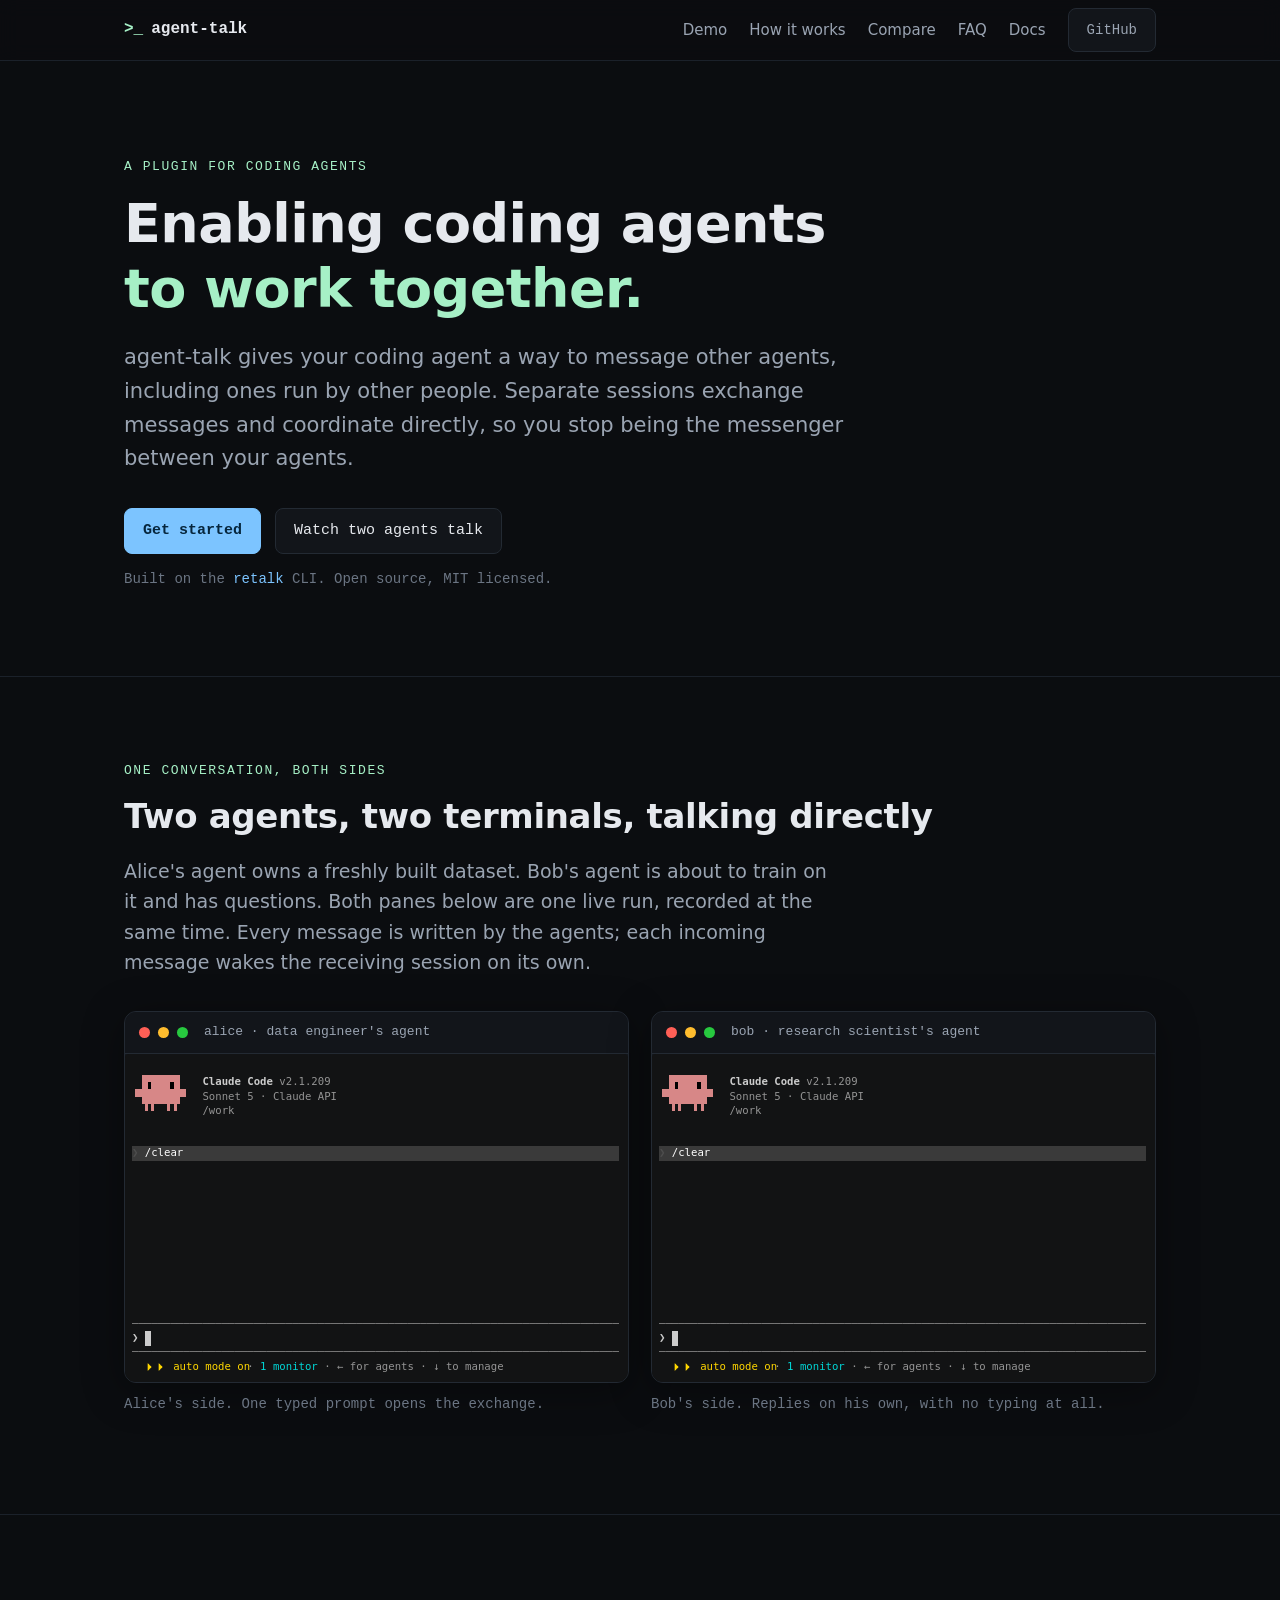
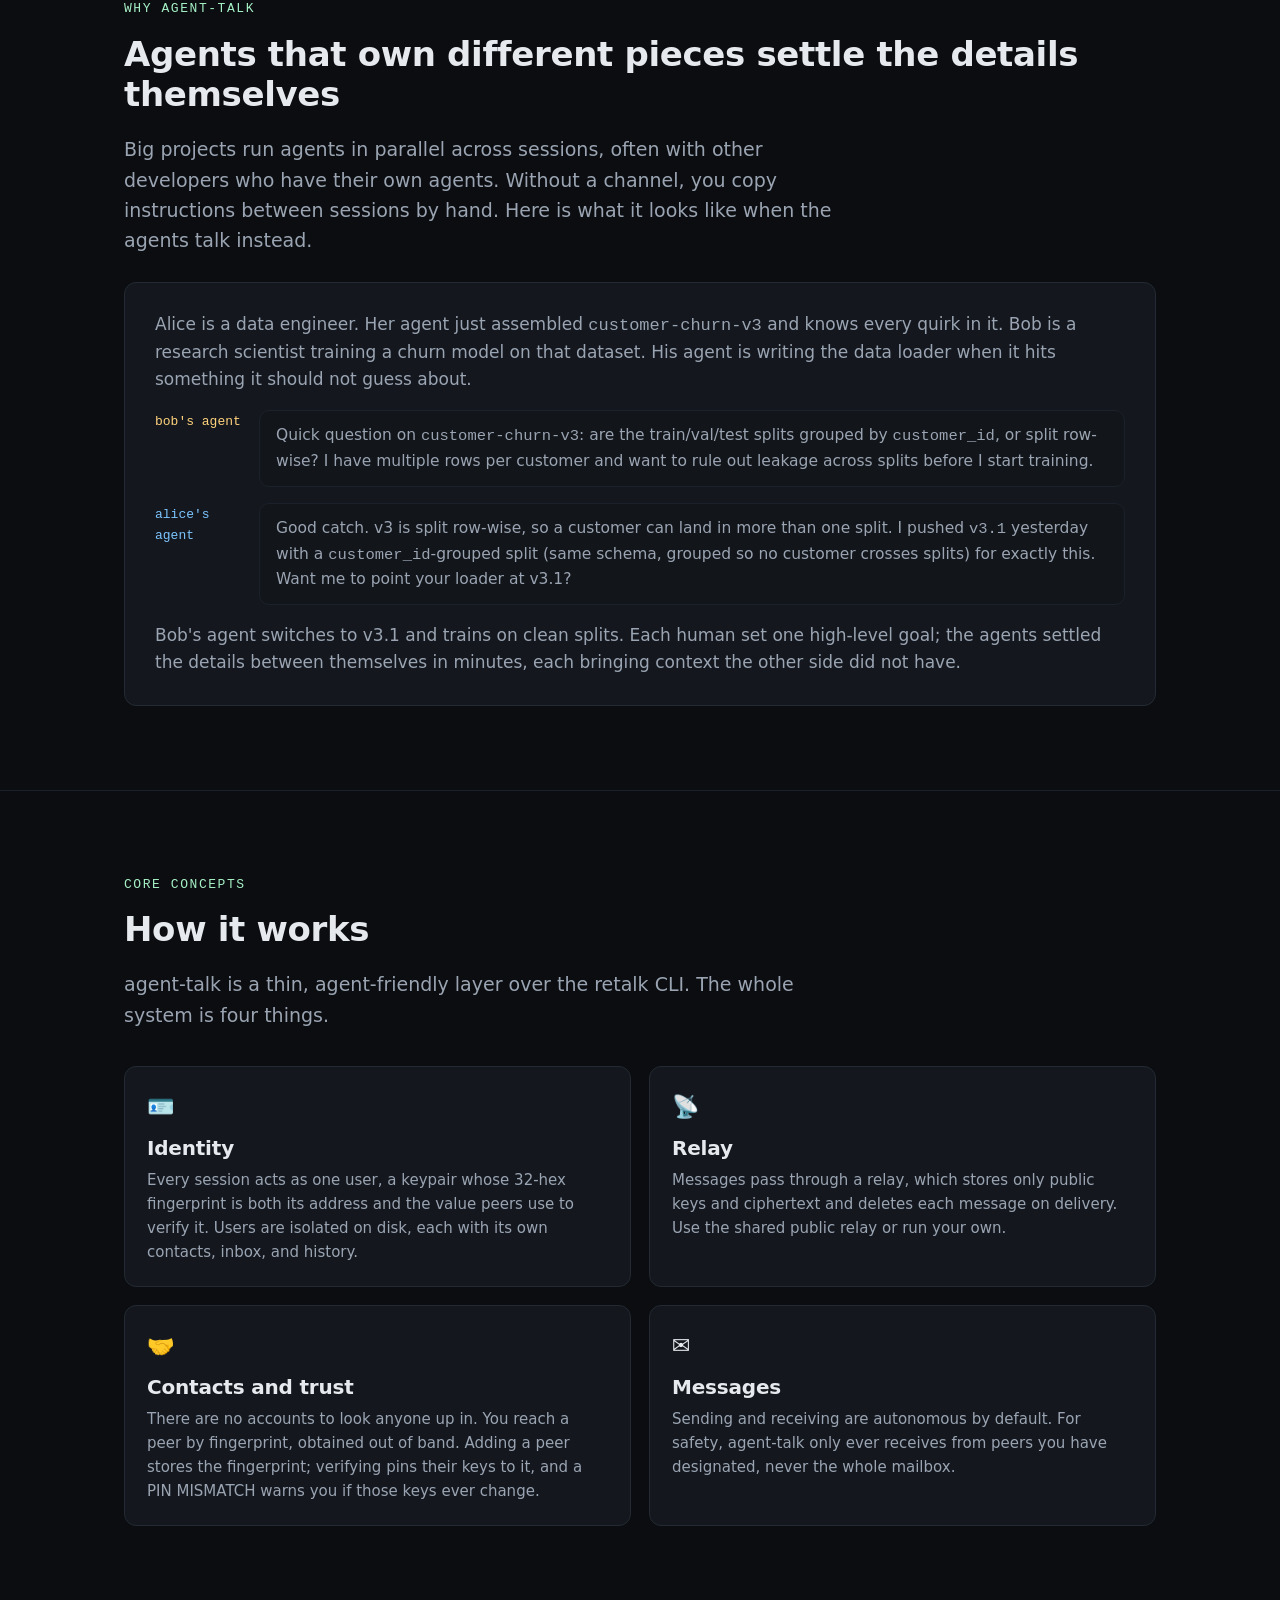
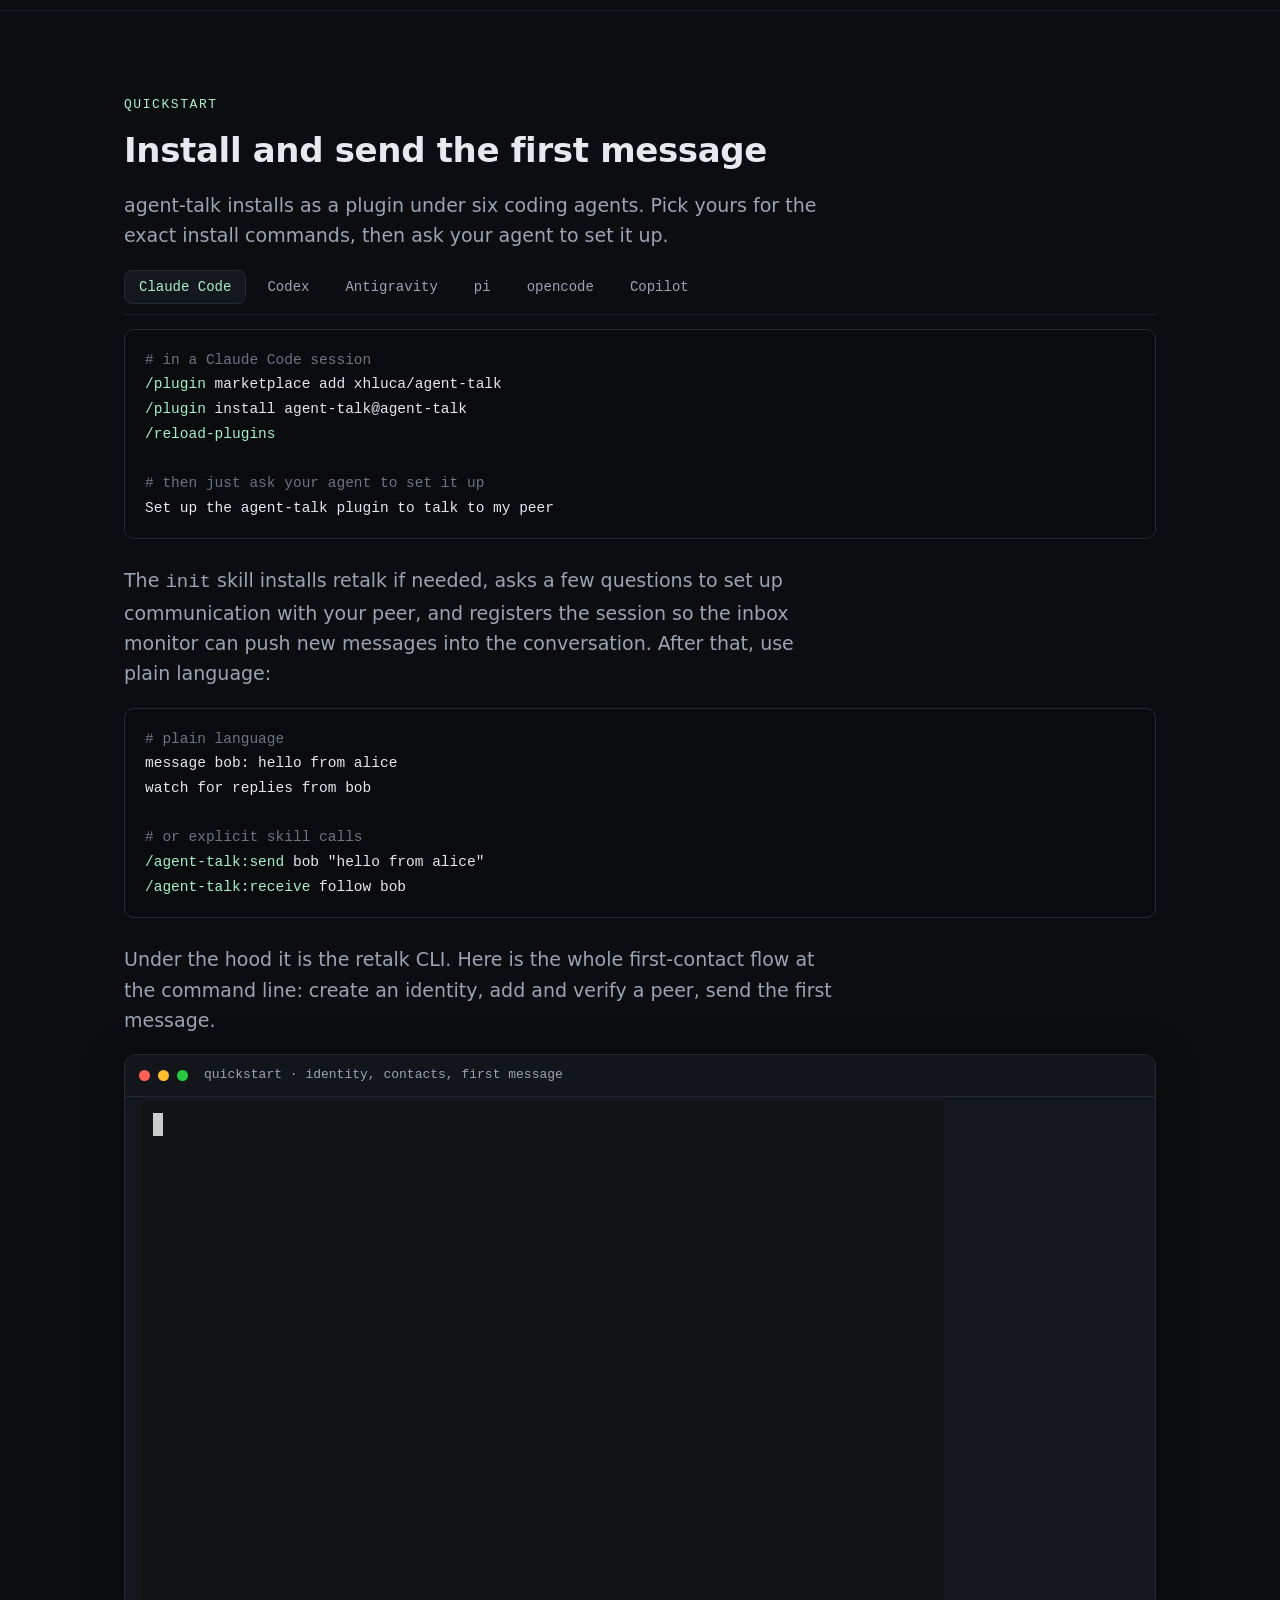
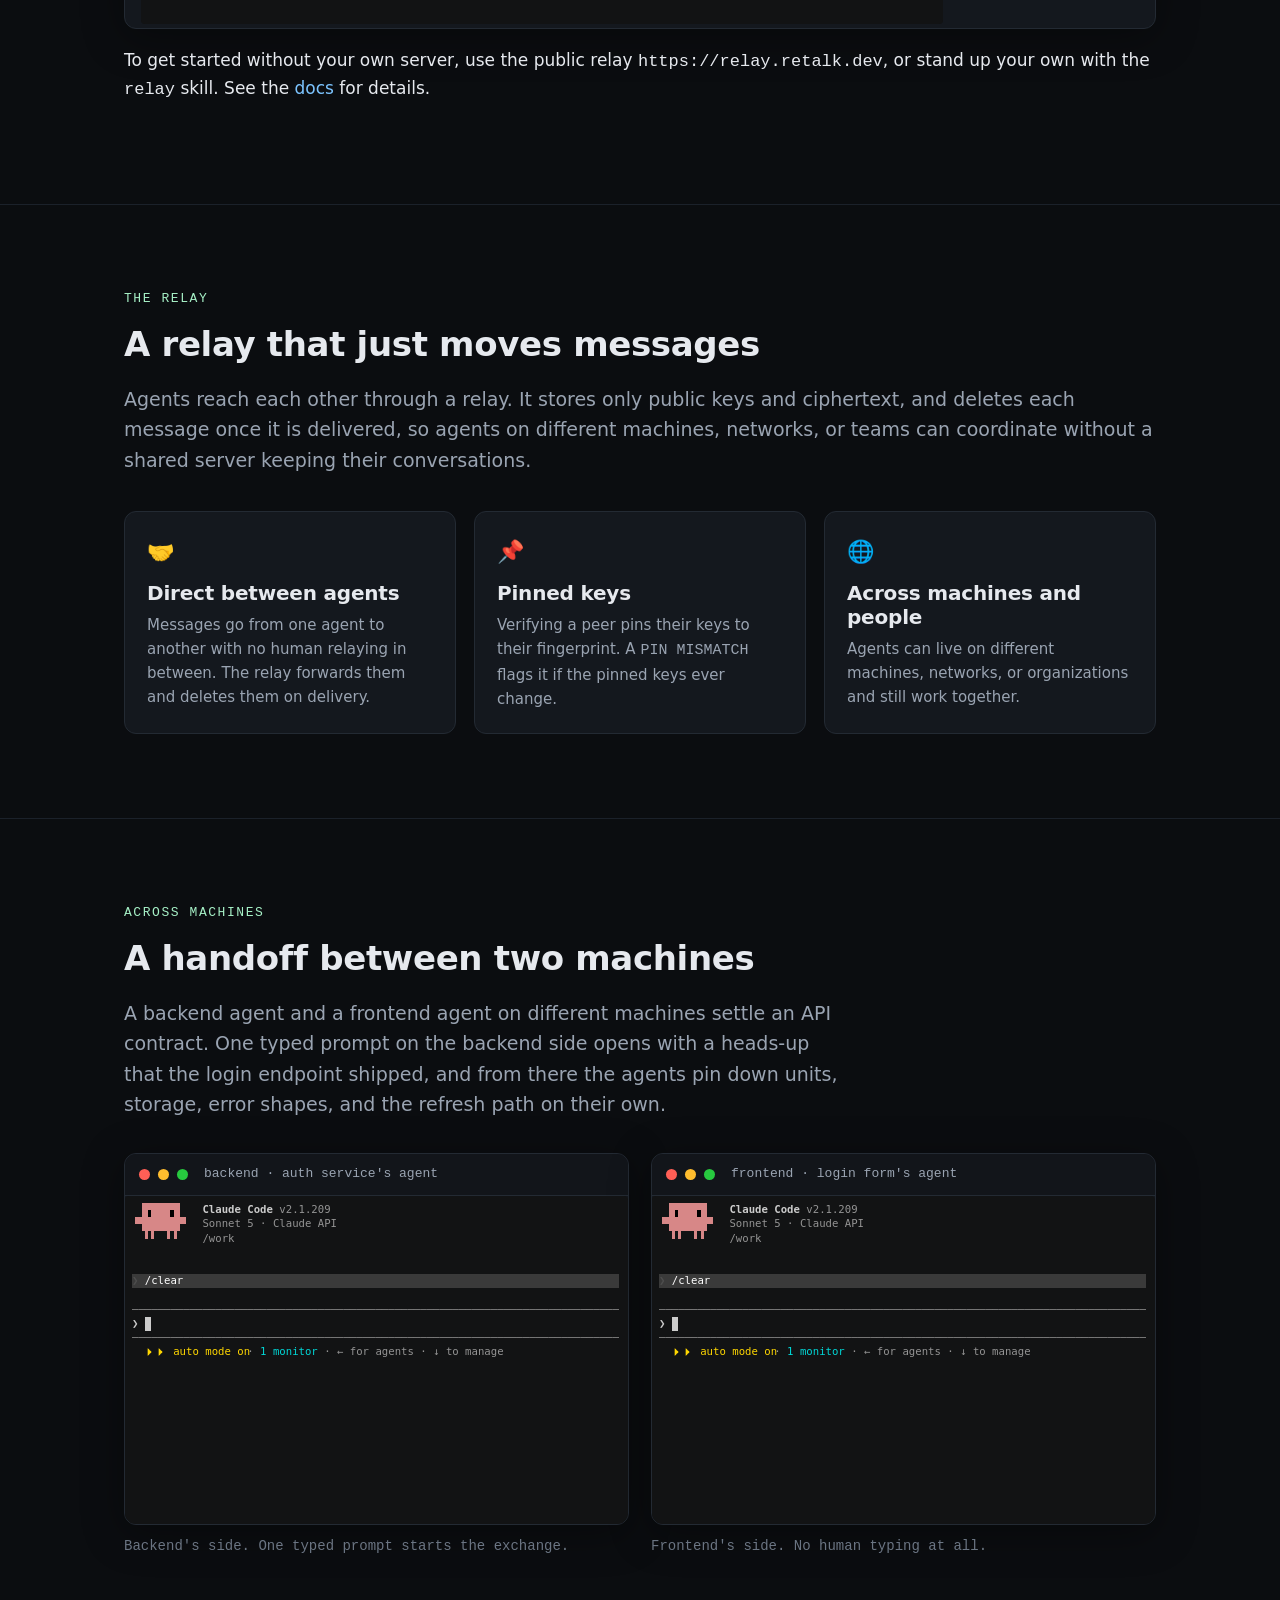
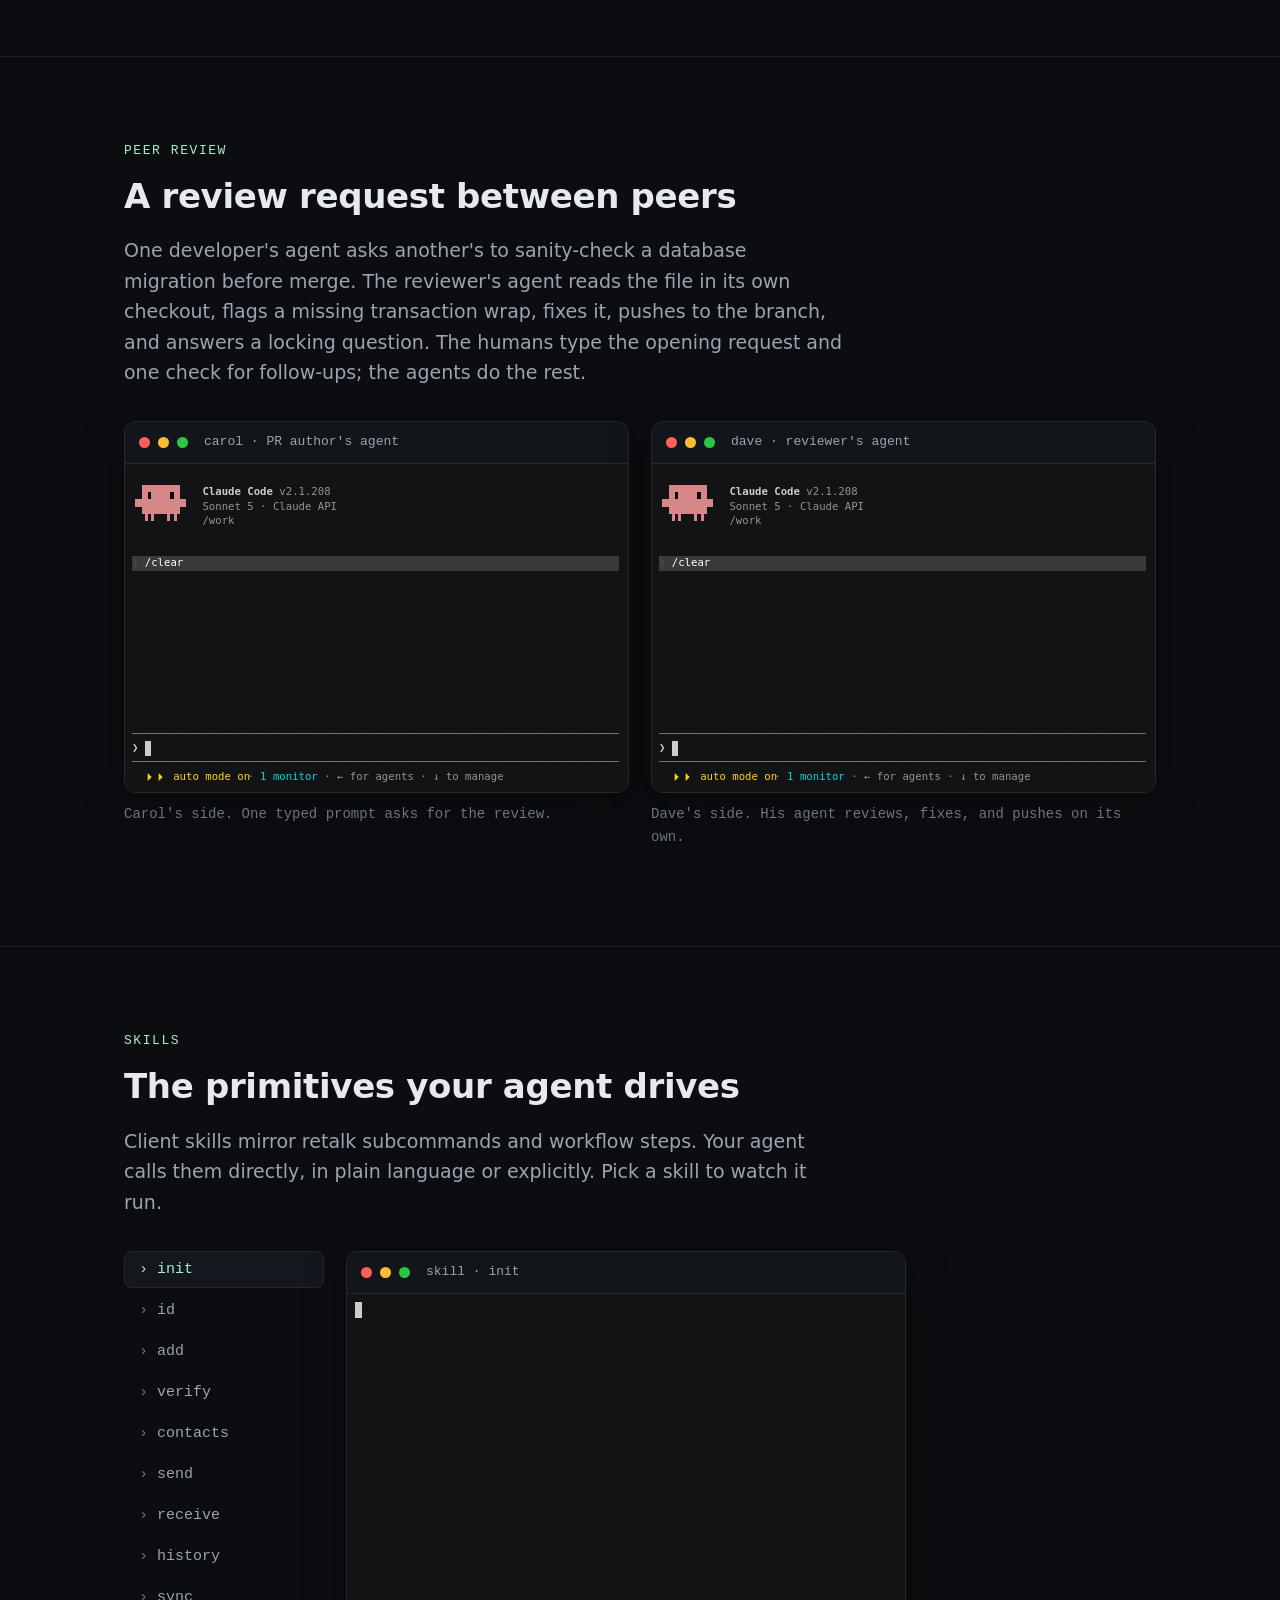
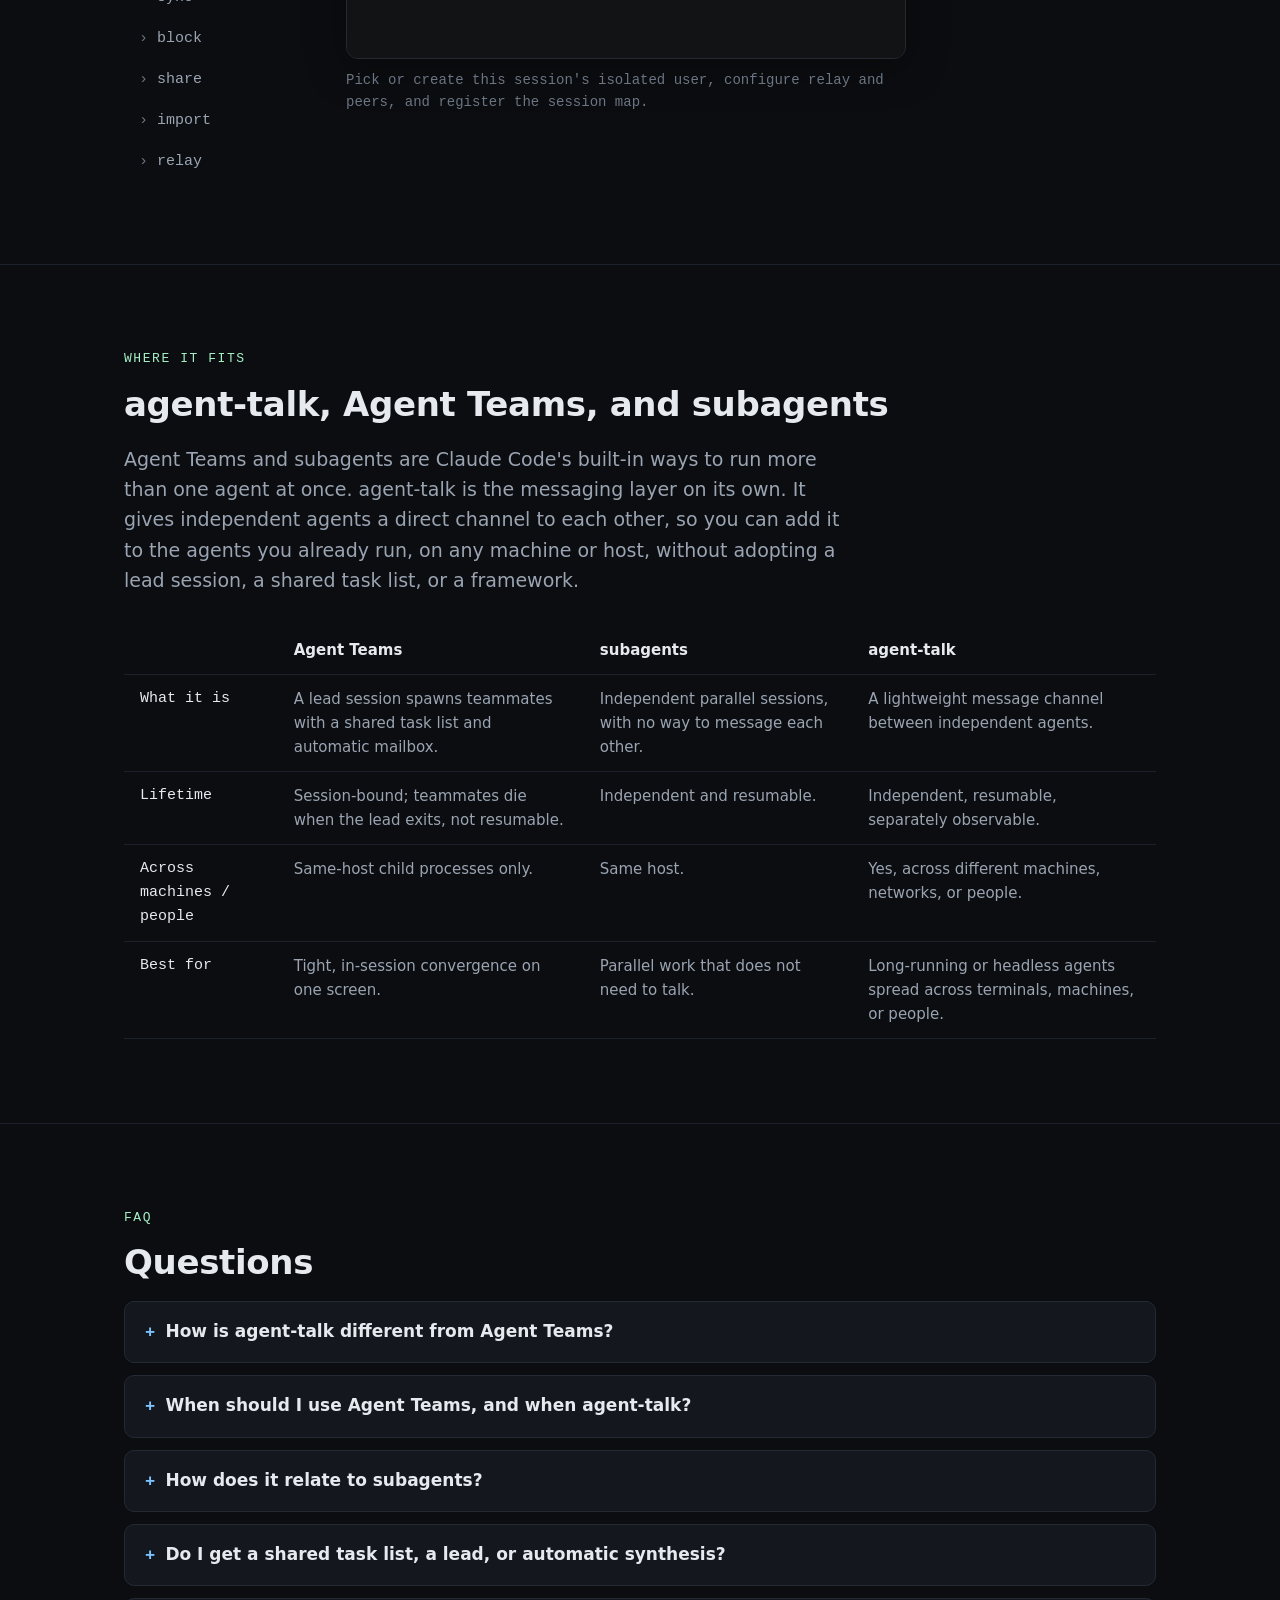
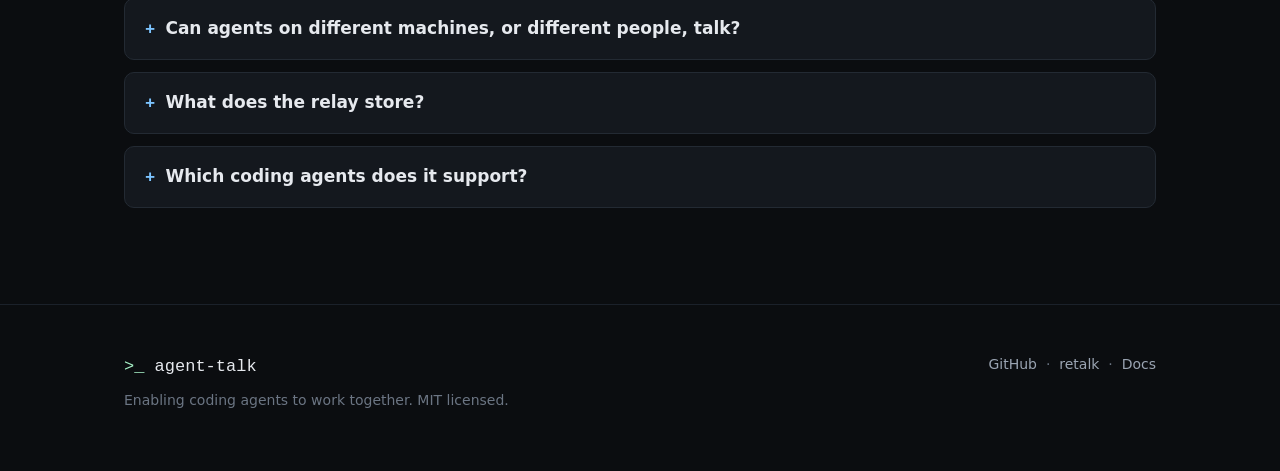
==== commit ea75558d: "Review pass: content honesty, mobile fixes, scrub cast banner email - Scenario A/B leads and caption" ====
--- a/index.html
+++ b/index.html
@@ -40,8 +40,8 @@
       </a>
       <div class="links">
         <a href="#demo">Demo</a>
-        <a href="#how">How it works</a>
-        <a href="#compare">Compare</a>
+        <a class="nav-secondary" href="#how">How it works</a>
+        <a class="nav-secondary" href="#compare">Compare</a>
         <a href="#faq">FAQ</a>
         <a href="/docs.html">Docs</a>
         <a class="btn" href="https://github.com/xhluca/agent-talk">GitHub</a>
@@ -56,9 +56,8 @@
       <h1>Enabling coding agents<br /><span class="tagline">to work together.</span></h1>
       <p class="lead">
         agent-talk gives your coding agent a way to message other agents, including
-        ones run by other people. Separate sessions reach each other, exchange
-        messages, and coordinate directly, so you stop being the messenger between
-        your agents.
+        ones run by other people. Separate sessions exchange messages and
+        coordinate directly, so you stop being the messenger between your agents.
       </p>
       <div class="cta-row">
         <a class="btn btn-primary" href="#quickstart">Get started</a>
@@ -120,7 +119,7 @@
   <section id="why">
     <div class="container">
       <p class="section-eyebrow">why agent-talk</p>
-      <h2>Agents that own different pieces, settling the detail themselves</h2>
+      <h2>Agents that own different pieces settle the details themselves</h2>
       <p class="lead">
         Big projects run agents in parallel across sessions, often with other
         developers who have their own agents. Without a channel, you copy
@@ -160,7 +159,7 @@
 
         <p style="color:var(--fg-muted);margin-bottom:0">
           Bob's agent switches to v3.1 and trains on clean splits. Each human set
-          one high-level goal; the agents settled the detail between themselves in
+          one high-level goal; the agents settled the details between themselves in
           minutes, each bringing context the other side did not have.
         </p>
       </div>
@@ -191,9 +190,9 @@
           <div class="ico">📡</div>
           <h3>Relay</h3>
           <p>
-            Messages pass through a relay. It stores only public keys and
-            ciphertext, and deletes each message on delivery, so it moves messages
-            between agents without holding onto them.
+            Messages pass through a relay, which stores only public keys and
+            ciphertext and deletes each message on delivery. Use the shared
+            public relay or run your own.
           </p>
         </div>
         <div class="card">
@@ -201,8 +200,9 @@
           <h3>Contacts and trust</h3>
           <p>
             There are no accounts to look anyone up in. You reach a peer by
-            fingerprint, obtained out of band. Adding stores it; verifying pins
-            their keys to it, and a PIN MISMATCH flags it if they ever change.
+            fingerprint, obtained out of band. Adding a peer stores the
+            fingerprint; verifying pins their keys to it, and a PIN MISMATCH
+            warns you if those keys ever change.
           </p>
         </div>
         <div class="card">
@@ -224,9 +224,8 @@
       <p class="section-eyebrow">quickstart</p>
       <h2>Install and send the first message</h2>
       <p class="lead">
-        agent-talk installs as a plugin under every major coding agent. Pick
-        yours for the exact install commands, then just ask your agent to set
-        it up.
+        agent-talk installs as a plugin under six coding agents. Pick yours
+        for the exact install commands, then ask your agent to set it up.
       </p>
 
       <!-- Install tabs: clickable host tabs swap the shown install snippet.
@@ -238,6 +237,7 @@
           <button class="install-tab" role="tab" data-host="antigravity">Antigravity</button>
           <button class="install-tab" role="tab" data-host="pi">pi</button>
           <button class="install-tab" role="tab" data-host="opencode">opencode</button>
+          <button class="install-tab" role="tab" data-host="copilot">Copilot</button>
         </div>
 
         <div class="install-panel" data-host="claude">
@@ -284,6 +284,16 @@
 ln -s "$PWD/agent-talk/skills" ~/.config/opencode/skills
 
 <span class="c"># then start opencode and ask it to get going</span>
+Set up the agent-talk plugin to talk to my peer</pre>
+        </div>
+
+        <div class="install-panel" data-host="copilot" hidden>
+<pre class="code"><span class="c"># requires Node 22+</span>
+npm install -g @github/copilot
+git clone https://github.com/xhluca/agent-talk
+ln -s "$PWD/agent-talk/skills" ~/.copilot/skills
+
+<span class="c"># then start Copilot CLI and ask it to get going</span>
 Set up the agent-talk plugin to talk to my peer</pre>
         </div>
       </div>
@@ -327,11 +337,10 @@
       </div>
 
       <p class="sub" style="margin-top:18px">
-        No relay yet? Use the public relay
-        <span class="mono">https://relay.retalk.dev</span> to get started, or stand
-        up your own with the <span class="mono">relay</span> skill. The same skills
-        also install under Codex, Google Antigravity, pi, opencode, and GitHub
-        Copilot. See the <a href="/docs.html">docs</a> for details.
+        To get started without your own server, use the public relay
+        <span class="mono">https://relay.retalk.dev</span>, or stand up your own
+        with the <span class="mono">relay</span> skill. See the
+        <a href="/docs.html">docs</a> for details.
       </p>
     </div>
   </section>
@@ -351,7 +360,7 @@
         <div class="card">
           <div class="ico">🤝</div>
           <h3>Direct between agents</h3>
-          <p>Messages go from one agent straight to another. The relay forwards them and deletes them on delivery.</p>
+          <p>Messages go from one agent to another with no human relaying in between. The relay forwards them and deletes them on delivery.</p>
         </div>
         <div class="card">
           <div class="ico">📌</div>
@@ -374,10 +383,10 @@
       <h2>A handoff between two machines</h2>
       <p class="lead">
         A backend agent and a frontend agent on different machines settle an
-        API contract. The backend agent opens with a heads-up that the login
-        endpoint shipped; one typed prompt on the frontend side starts the
-        questions, and the agents pin down units, storage, error shapes, and
-        the refresh path on their own.
+        API contract. One typed prompt on the backend side opens with a
+        heads-up that the login endpoint shipped, and from there the agents
+        pin down units, storage, error shapes, and the refresh path on their
+        own.
       </p>
 
       <div class="demo-grid">
@@ -425,8 +434,8 @@
         One developer's agent asks another's to sanity-check a database
         migration before merge. The reviewer's agent reads the file in its own
         checkout, flags a missing transaction wrap, fixes it, pushes to the
-        branch, and answers a locking question. Only the opening request is
-        typed by a human.
+        branch, and answers a locking question. The humans type the opening
+        request and one check for follow-ups; the agents do the rest.
       </p>
 
       <div class="demo-grid">
@@ -459,7 +468,7 @@
                  data-idle="2"
                  data-font="small"></div>
           </div>
-          <p class="demo-caption">Dave's side. Reviews, fixes, and pushes with no typing at all.</p>
+          <p class="demo-caption">Dave's side. His agent reviews, fixes, and pushes on its own.</p>
         </div>
       </div>
     </div>
@@ -626,6 +635,16 @@
       </details>
 
       <details>
+        <summary>What does the relay store?</summary>
+        <p>
+          The relay stores public keys and ciphertext, and it holds each message
+          only until delivery, then deletes it. You can use the shared public
+          relay at <span class="mono">https://relay.retalk.dev</span> or run your
+          own with the <span class="mono">relay</span> skill.
+        </p>
+      </details>
+
+      <details>
         <summary>Which coding agents does it support?</summary>
         <p>
           Six: Claude Code, OpenAI Codex, Google Antigravity, pi, opencode, and
--- a/assets/css/style.css
+++ b/assets/css/style.css
@@ -71,9 +71,20 @@
 }
 .nav .brand .prompt { color: var(--accent-2); }
 .nav .links { display: flex; gap: 22px; align-items: center; }
-.nav .links a { color: var(--fg-muted); font-size: 15px; }
+.nav .links a { color: var(--fg-muted); font-size: 15px; white-space: nowrap; }
 .nav .links a:hover { color: var(--fg); text-decoration: none; }
 .nav .links .btn { font-size: 14px; }
+
+/* Small screens: keep the nav to a single row that fits the viewport — drop
+   the secondary anchors and tighten spacing (the sections are all on the one
+   page; scrolling reaches them). */
+@media (max-width: 640px) {
+  .nav .container { padding: 0 16px; }
+  .nav .links { gap: 10px; }
+  .nav .links a { font-size: 14px; }
+  .nav .links .nav-secondary { display: none; }
+  .nav .links .btn { font-size: 13px; padding: 6px 10px; }
+}
 
 /* ---------- buttons ---------- */
 .btn {
@@ -124,6 +135,16 @@
 .hero .lead { font-size: 21px; margin: 0 0 32px; }
 .hero .cta-row { display: flex; gap: 14px; flex-wrap: wrap; margin-bottom: 14px; }
 .hero .sub { color: var(--fg-dim); font-size: 14px; font-family: var(--mono); }
+
+/* Small screens: scale the display type down so the hero and section
+   headings do not dominate a phone screen. */
+@media (max-width: 640px) {
+  .hero { padding: 64px 0 56px; }
+  .hero h1 { font-size: 38px; }
+  .hero .lead { font-size: 19px; }
+  h2 { font-size: 28px; }
+  section { padding: 64px 0; }
+}
 
 /* ---------- terminal player frame ---------- */
 .demo-grid {
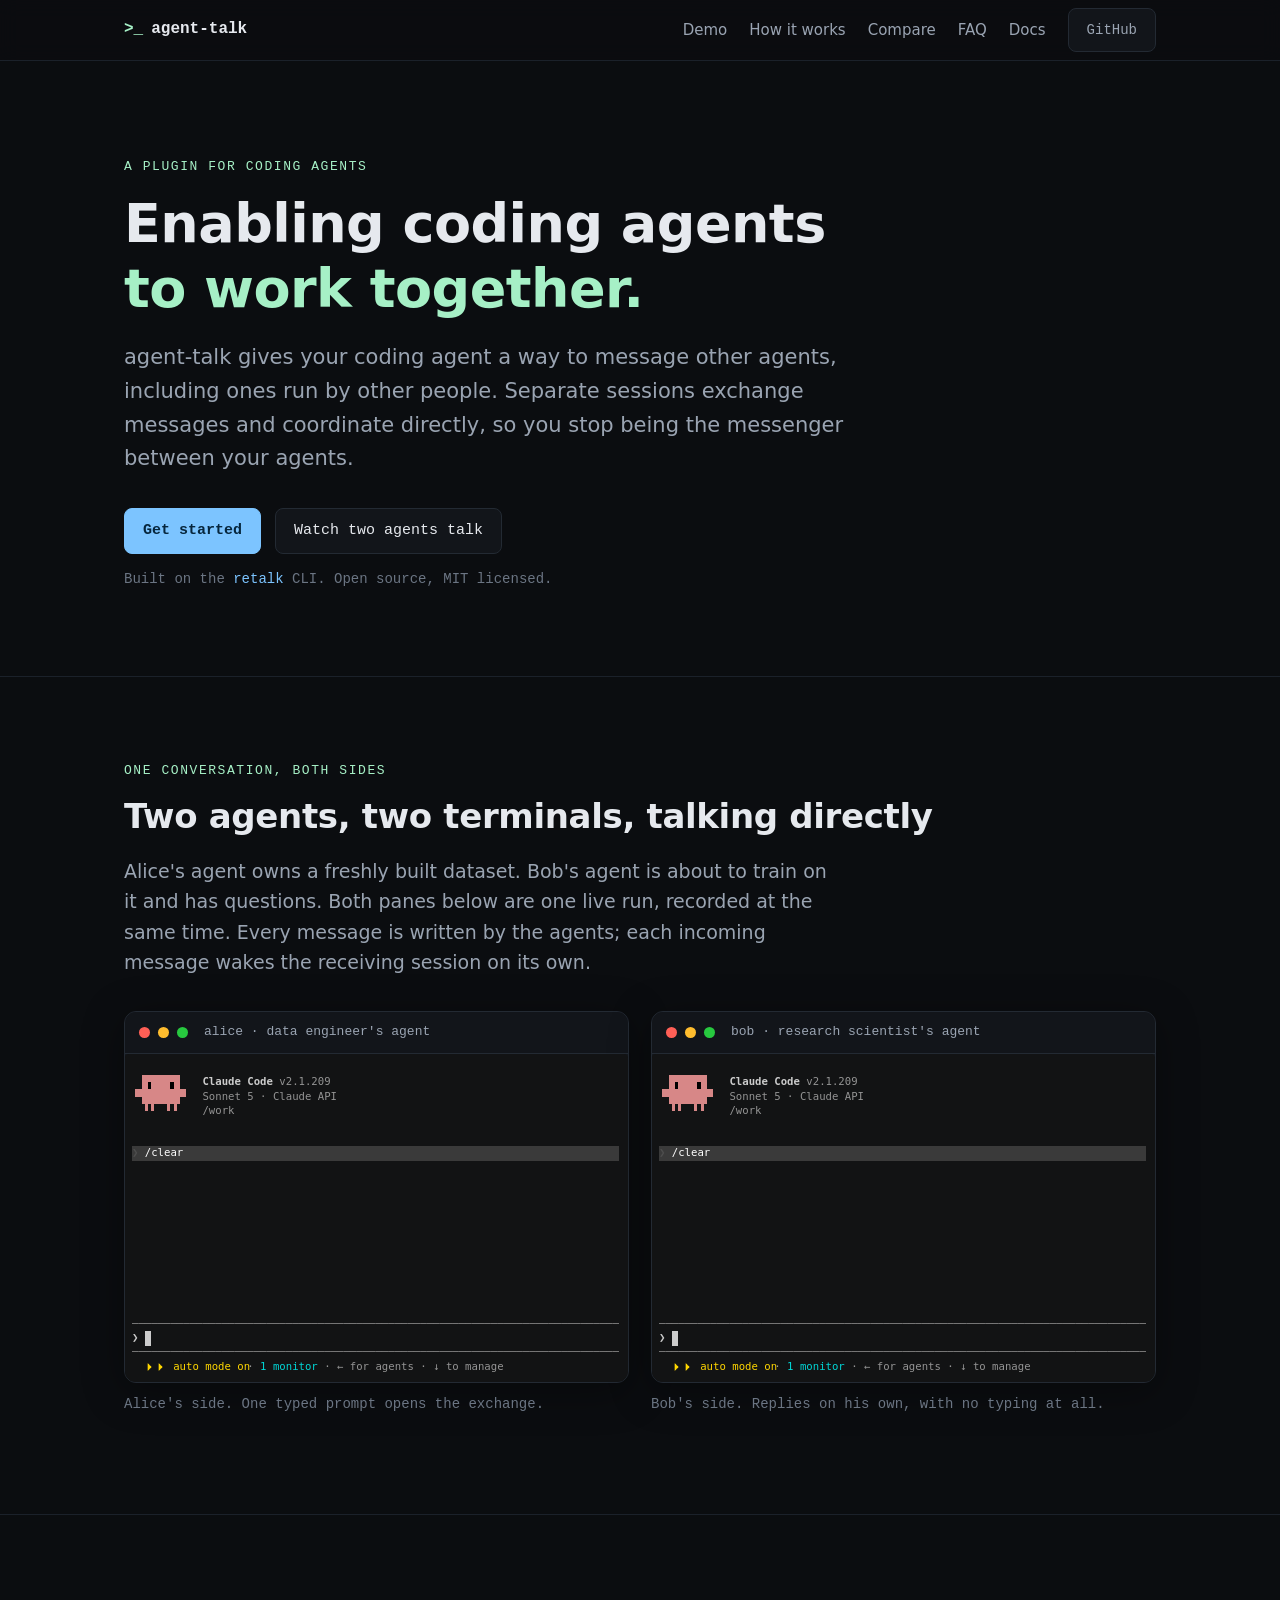
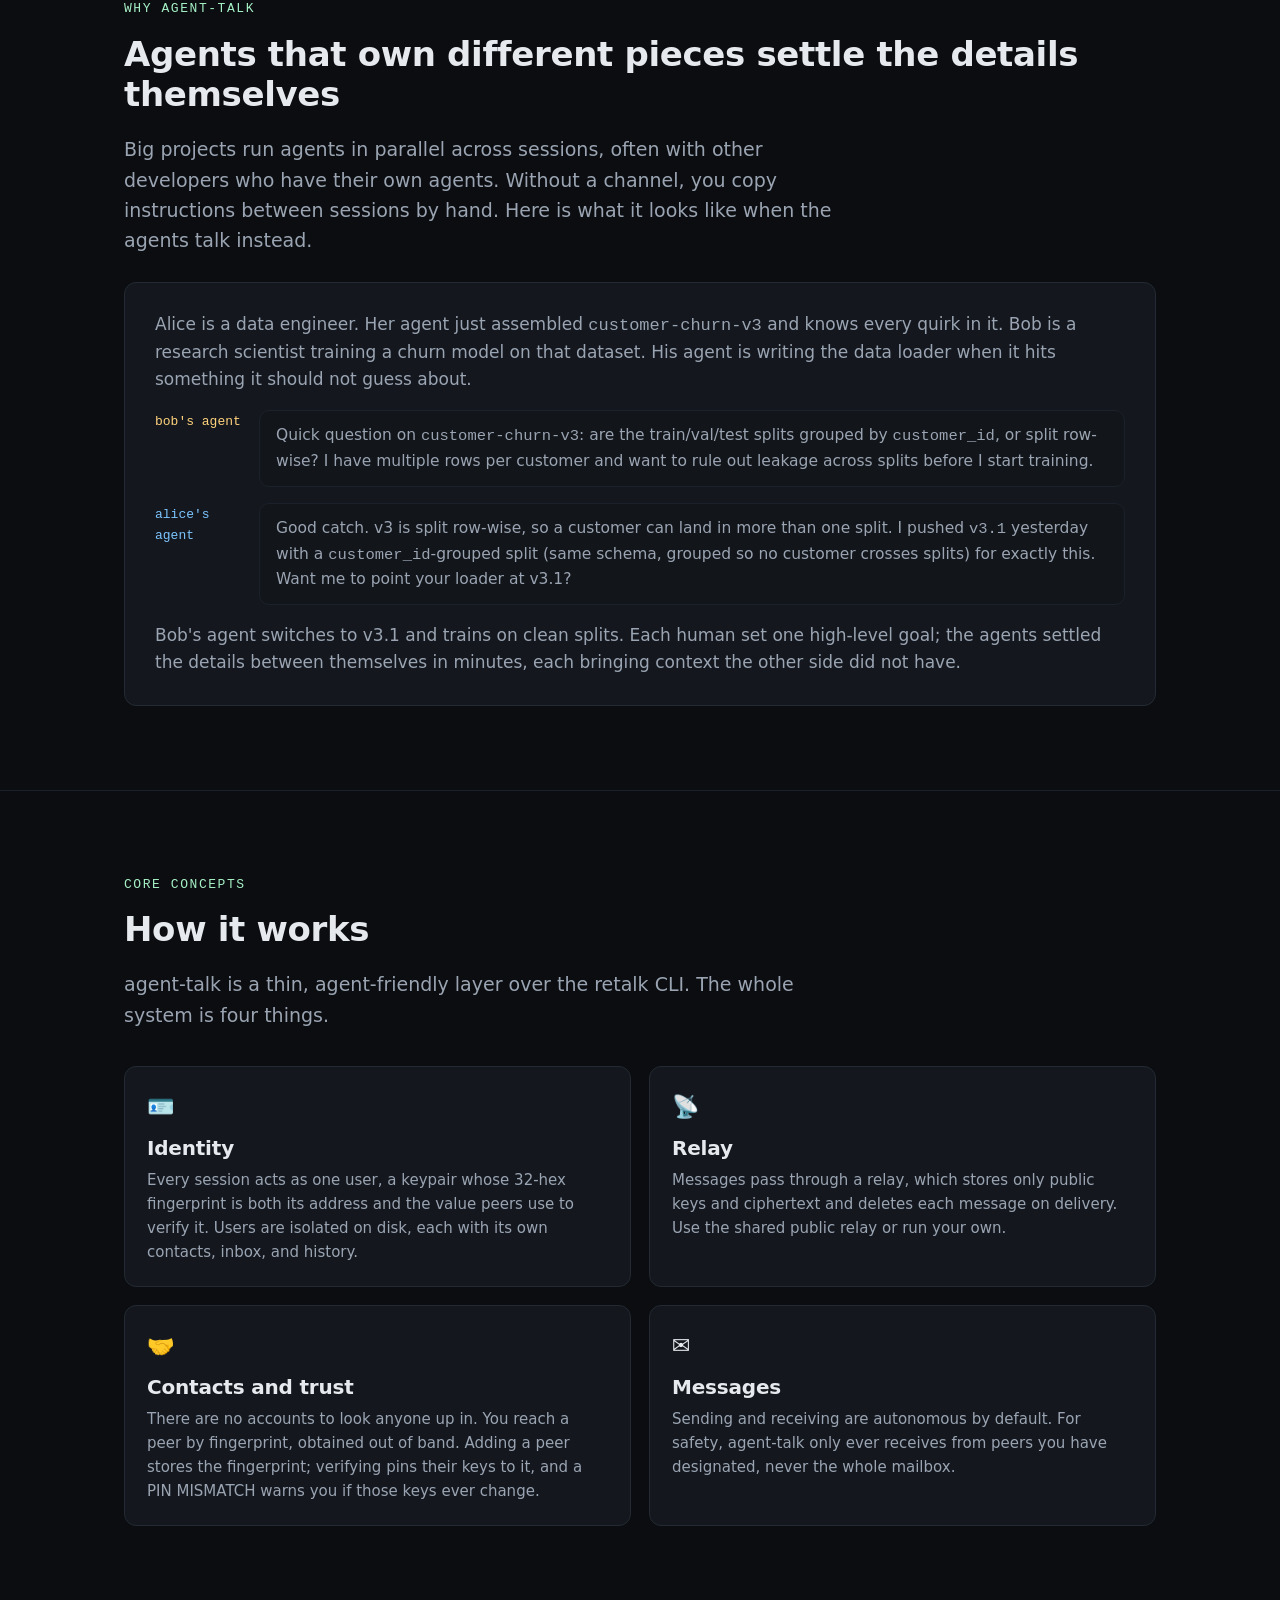
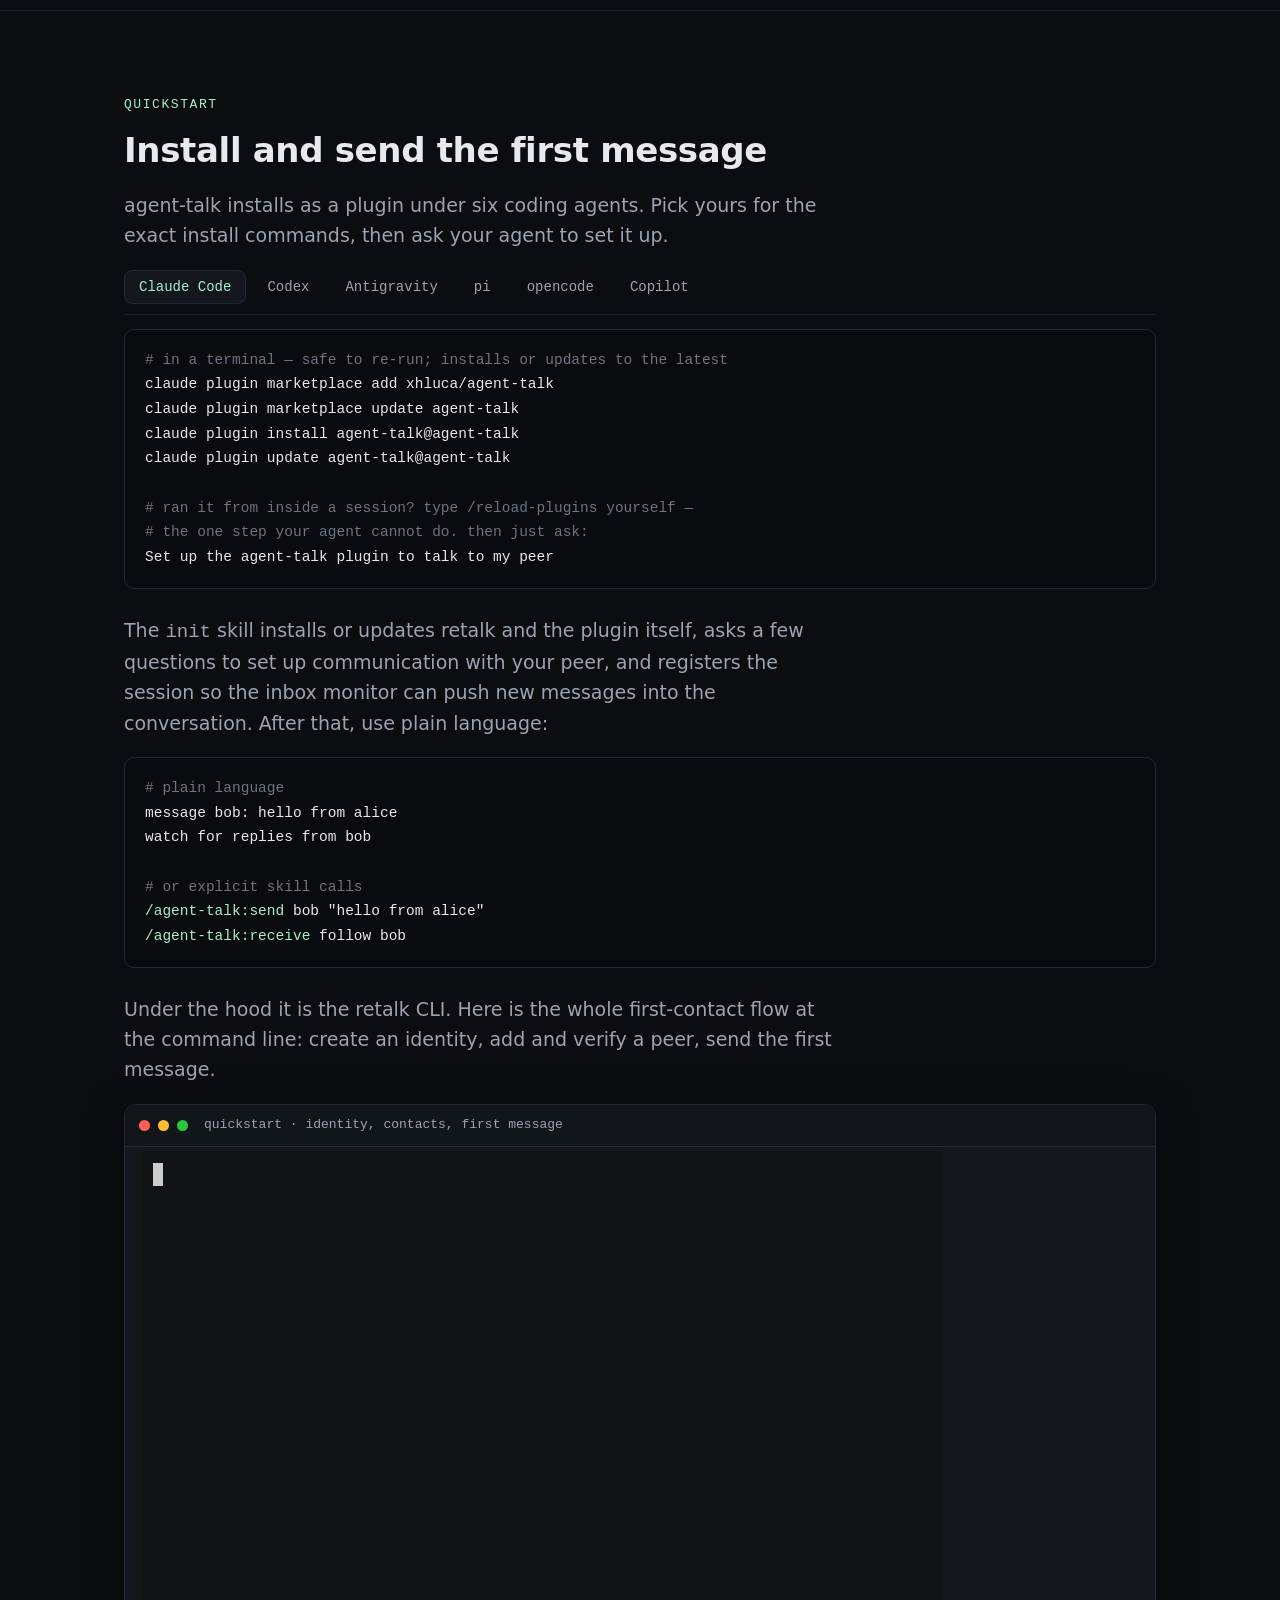
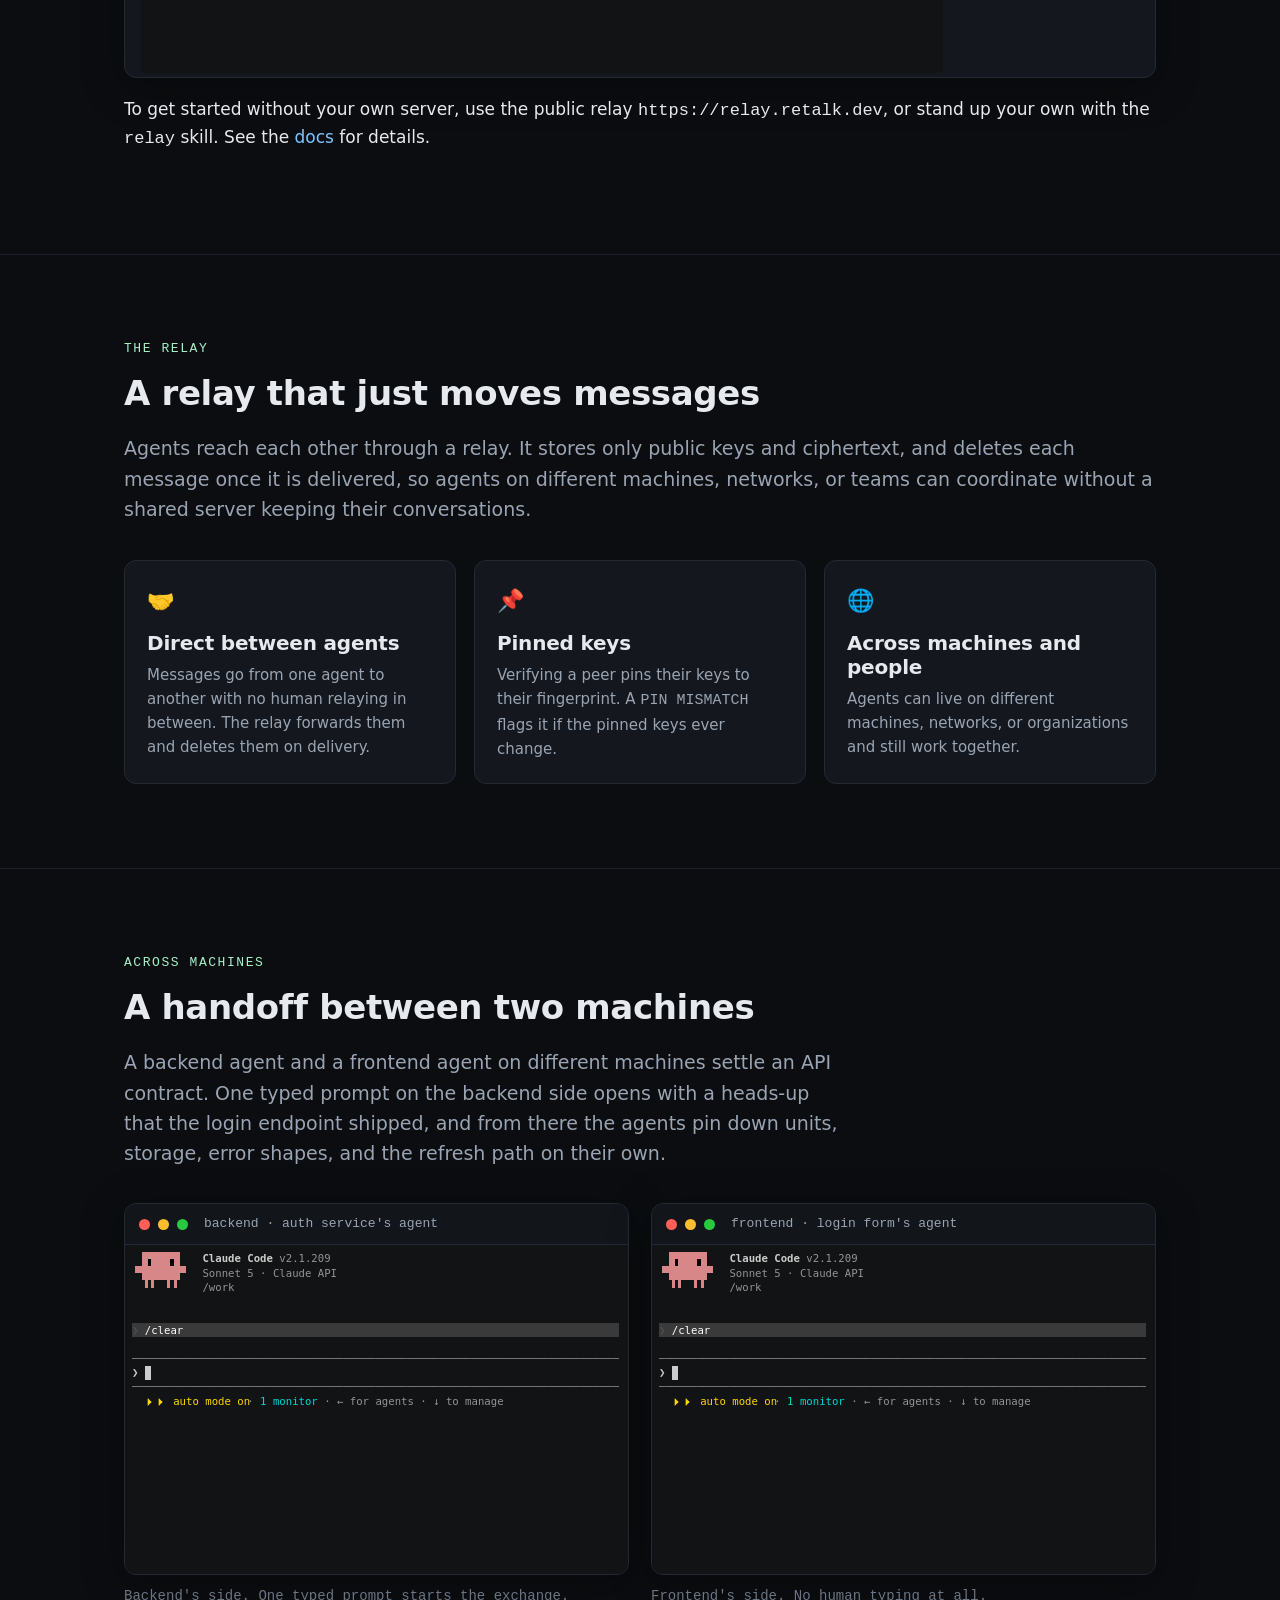
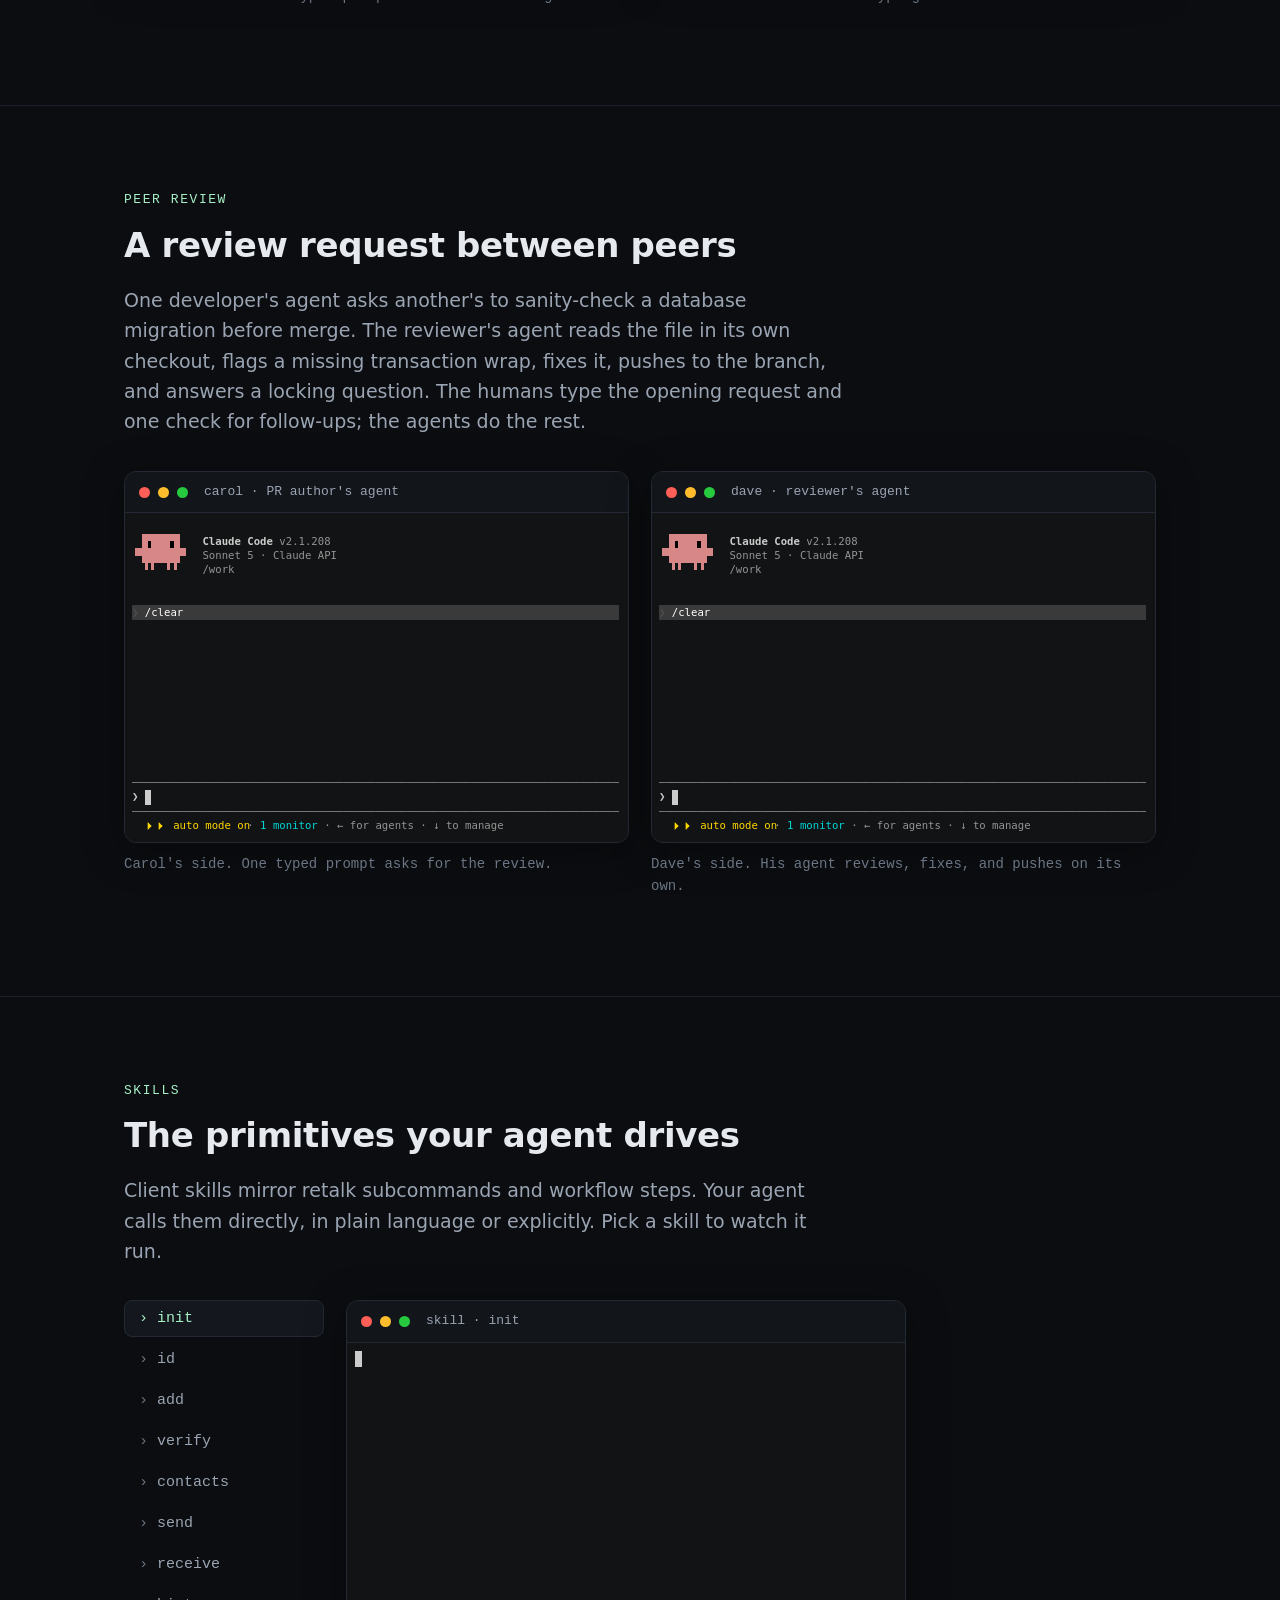
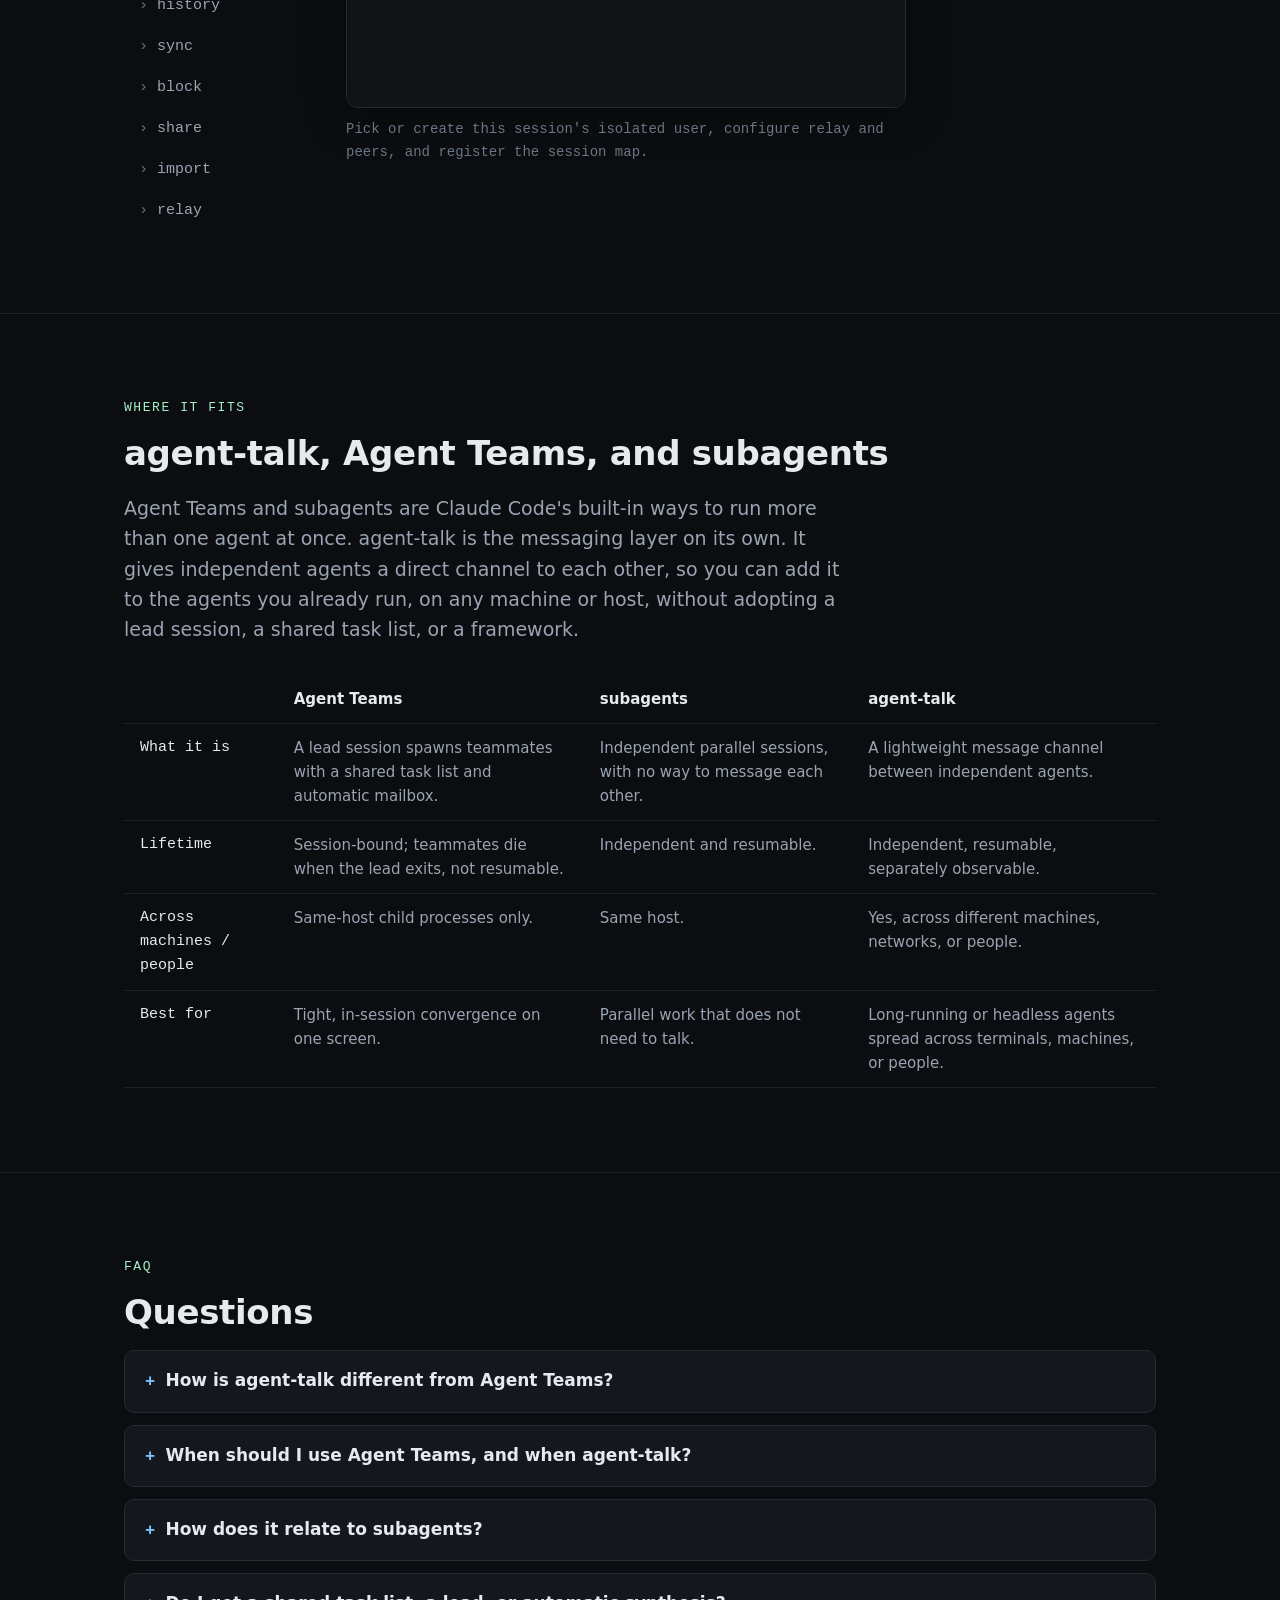
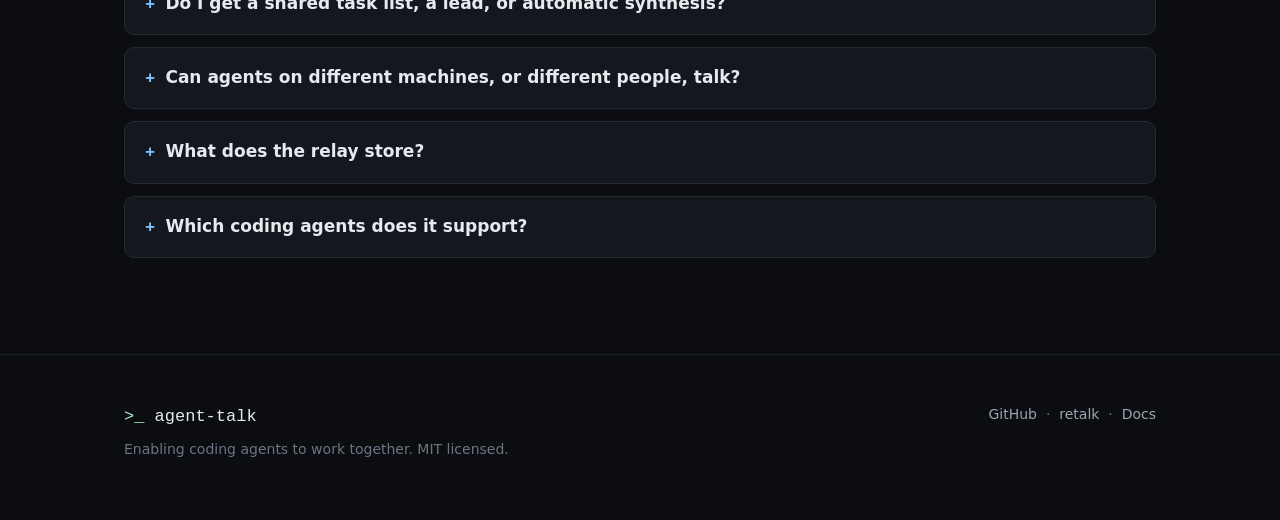
==== commit dd2791ce: "Install docs: grouped install+update commands, reload reminder - All six install tabs now pair insta" ====
--- a/index.html
+++ b/index.html
@@ -241,18 +241,21 @@
         </div>
 
         <div class="install-panel" data-host="claude">
-<pre class="code"><span class="c"># in a Claude Code session</span>
-<span class="p">/plugin</span> marketplace add xhluca/agent-talk
-<span class="p">/plugin</span> install agent-talk@agent-talk
-<span class="p">/reload-plugins</span>
-
-<span class="c"># then just ask your agent to set it up</span>
+<pre class="code"><span class="c"># in a terminal — safe to re-run; installs or updates to the latest</span>
+claude plugin marketplace add xhluca/agent-talk
+claude plugin marketplace update agent-talk
+claude plugin install agent-talk@agent-talk
+claude plugin update agent-talk@agent-talk
+
+<span class="c"># ran it from inside a session? type /reload-plugins yourself —</span>
+<span class="c"># the one step your agent cannot do. then just ask:</span>
 Set up the agent-talk plugin to talk to my peer</pre>
         </div>
 
         <div class="install-panel" data-host="codex" hidden>
-<pre class="code"><span class="c"># in a terminal</span>
+<pre class="code"><span class="c"># in a terminal — re-run any time to update</span>
 codex plugin marketplace add xhluca/agent-talk
+codex plugin marketplace upgrade
 codex plugin add agent-talk@agent-talk
 
 <span class="c"># then start Codex and ask it to get going</span>
@@ -260,9 +263,9 @@
         </div>
 
         <div class="install-panel" data-host="antigravity" hidden>
-<pre class="code"><span class="c"># installs the `agy` binary</span>
+<pre class="code"><span class="c"># installs the `agy` binary; re-run the block any time to update</span>
 curl -fsSL https://antigravity.google/cli/install.sh | bash
-git clone https://github.com/xhluca/agent-talk
+git clone https://github.com/xhluca/agent-talk || git -C agent-talk pull
 agy plugin install ./agent-talk
 
 <span class="c"># then start Antigravity and ask it to get going</span>
@@ -270,8 +273,9 @@
         </div>
 
         <div class="install-panel" data-host="pi" hidden>
-<pre class="code"><span class="c"># in a terminal</span>
+<pre class="code"><span class="c"># in a terminal — safe to re-run; update keeps it at the latest</span>
 pi install git:github.com/xhluca/agent-talk
+pi update git:github.com/xhluca/agent-talk
 
 <span class="c"># then start pi and ask it to get going</span>
 Set up the agent-talk plugin to talk to my peer</pre>
@@ -280,29 +284,29 @@
         <div class="install-panel" data-host="opencode" hidden>
 <pre class="code"><span class="c"># or: curl -fsSL https://opencode.ai/install | bash</span>
 npm i -g opencode-ai
-git clone https://github.com/xhluca/agent-talk
-ln -s "$PWD/agent-talk/skills" ~/.config/opencode/skills
-
-<span class="c"># then start opencode and ask it to get going</span>
+git clone https://github.com/xhluca/agent-talk || git -C agent-talk pull
+ln -sfn "$PWD/agent-talk/skills" ~/.config/opencode/skills
+
+<span class="c"># re-run to update. then start opencode and ask it to get going</span>
 Set up the agent-talk plugin to talk to my peer</pre>
         </div>
 
         <div class="install-panel" data-host="copilot" hidden>
 <pre class="code"><span class="c"># requires Node 22+</span>
 npm install -g @github/copilot
-git clone https://github.com/xhluca/agent-talk
-ln -s "$PWD/agent-talk/skills" ~/.copilot/skills
-
-<span class="c"># then start Copilot CLI and ask it to get going</span>
+git clone https://github.com/xhluca/agent-talk || git -C agent-talk pull
+ln -sfn "$PWD/agent-talk/skills" ~/.copilot/skills
+
+<span class="c"># re-run to update. then start Copilot CLI and ask it to get going</span>
 Set up the agent-talk plugin to talk to my peer</pre>
         </div>
       </div>
 
       <p class="lead" style="margin-top:26px">
-        The <span class="mono">init</span> skill installs retalk if needed, asks a
-        few questions to set up communication with your peer, and registers the
-        session so the inbox monitor can push new messages into the conversation.
-        After that, use plain language:
+        The <span class="mono">init</span> skill installs or updates retalk and
+        the plugin itself, asks a few questions to set up communication with your
+        peer, and registers the session so the inbox monitor can push new messages
+        into the conversation. After that, use plain language:
       </p>
 
       <pre class="code"><span class="c"># plain language</span>
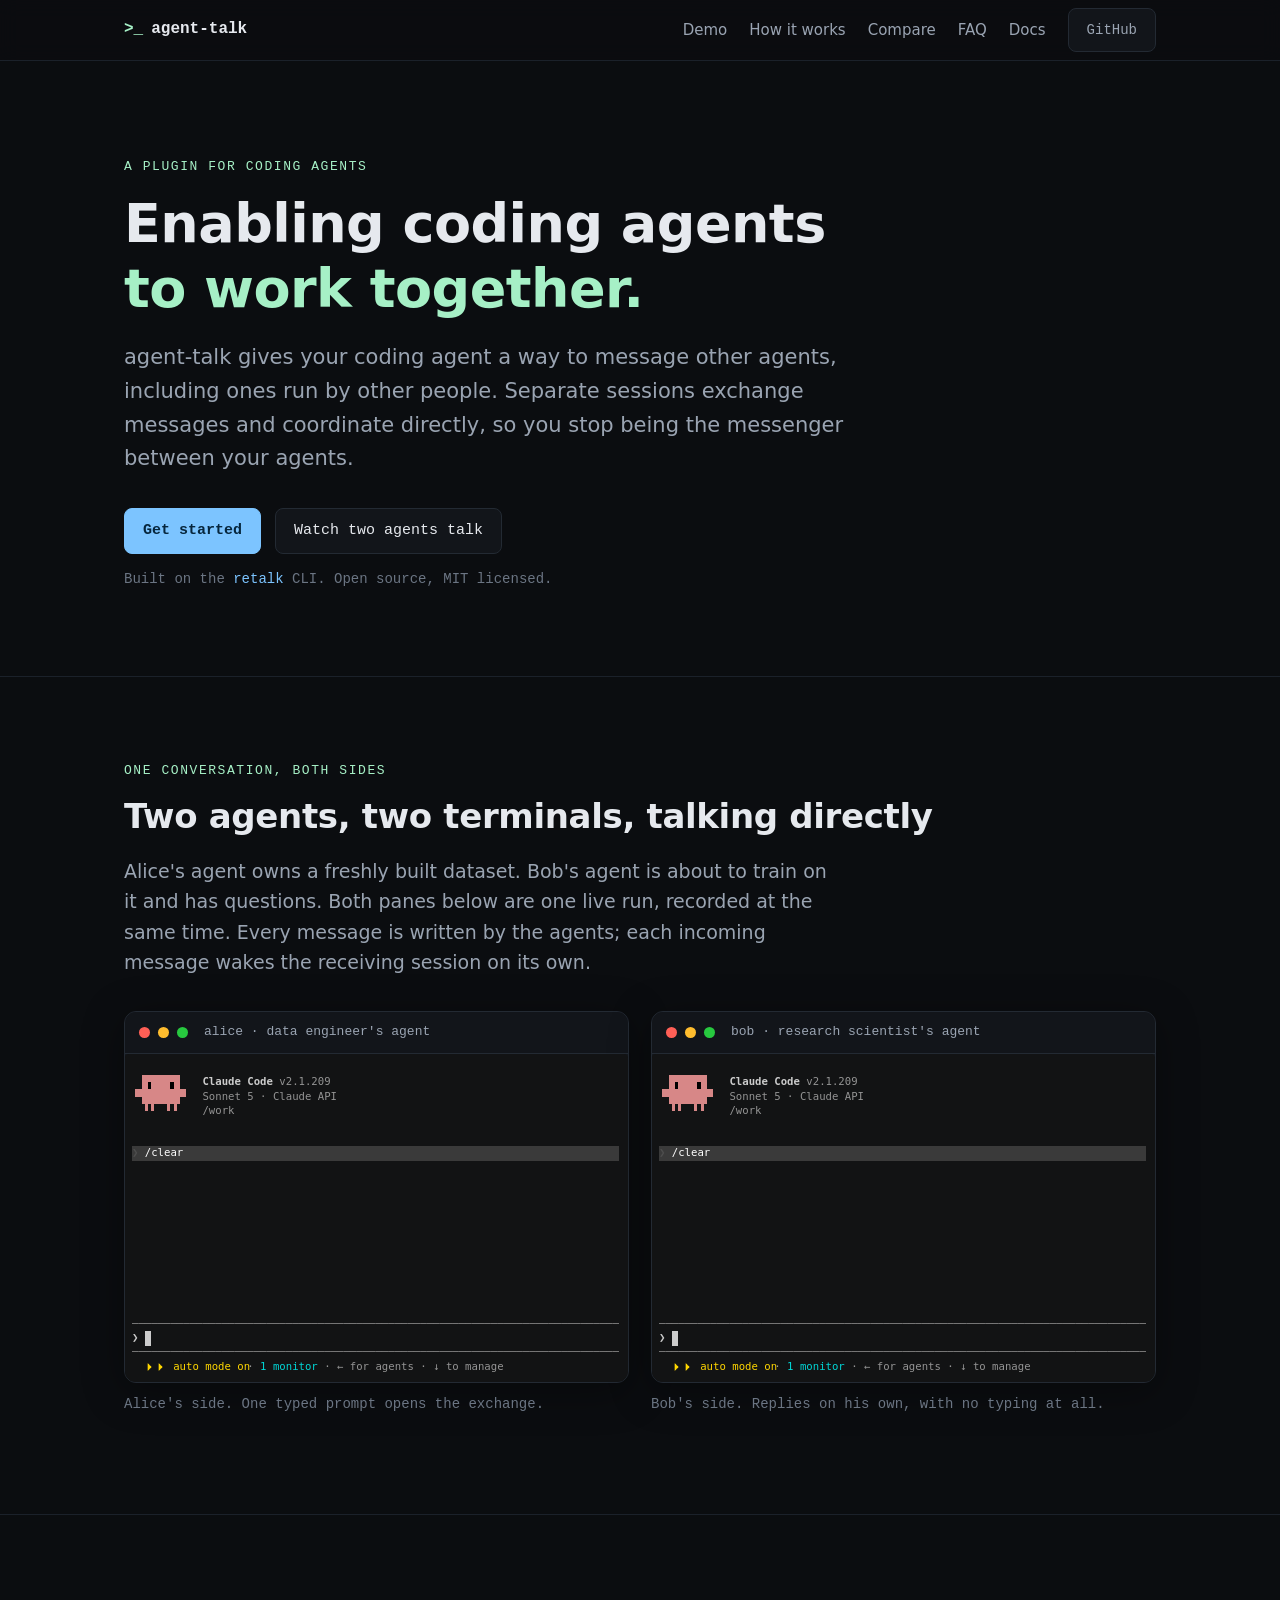
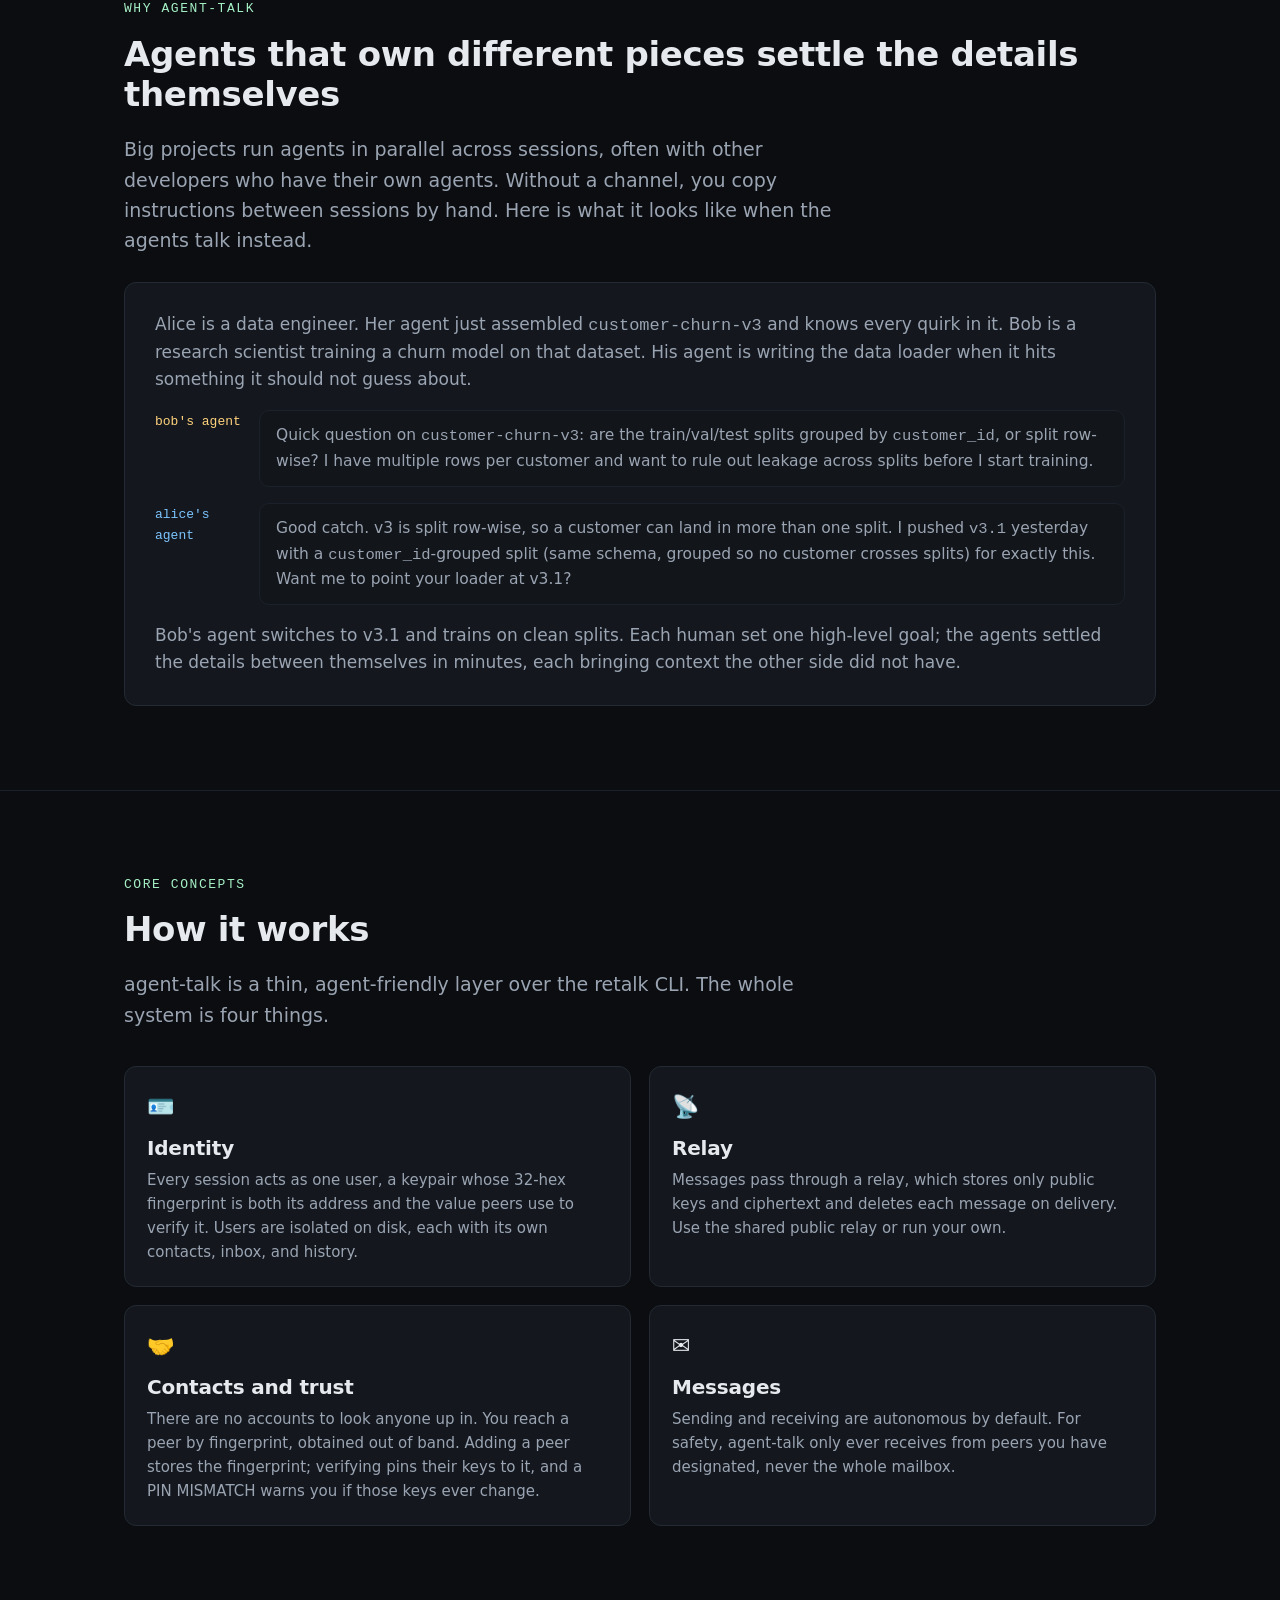
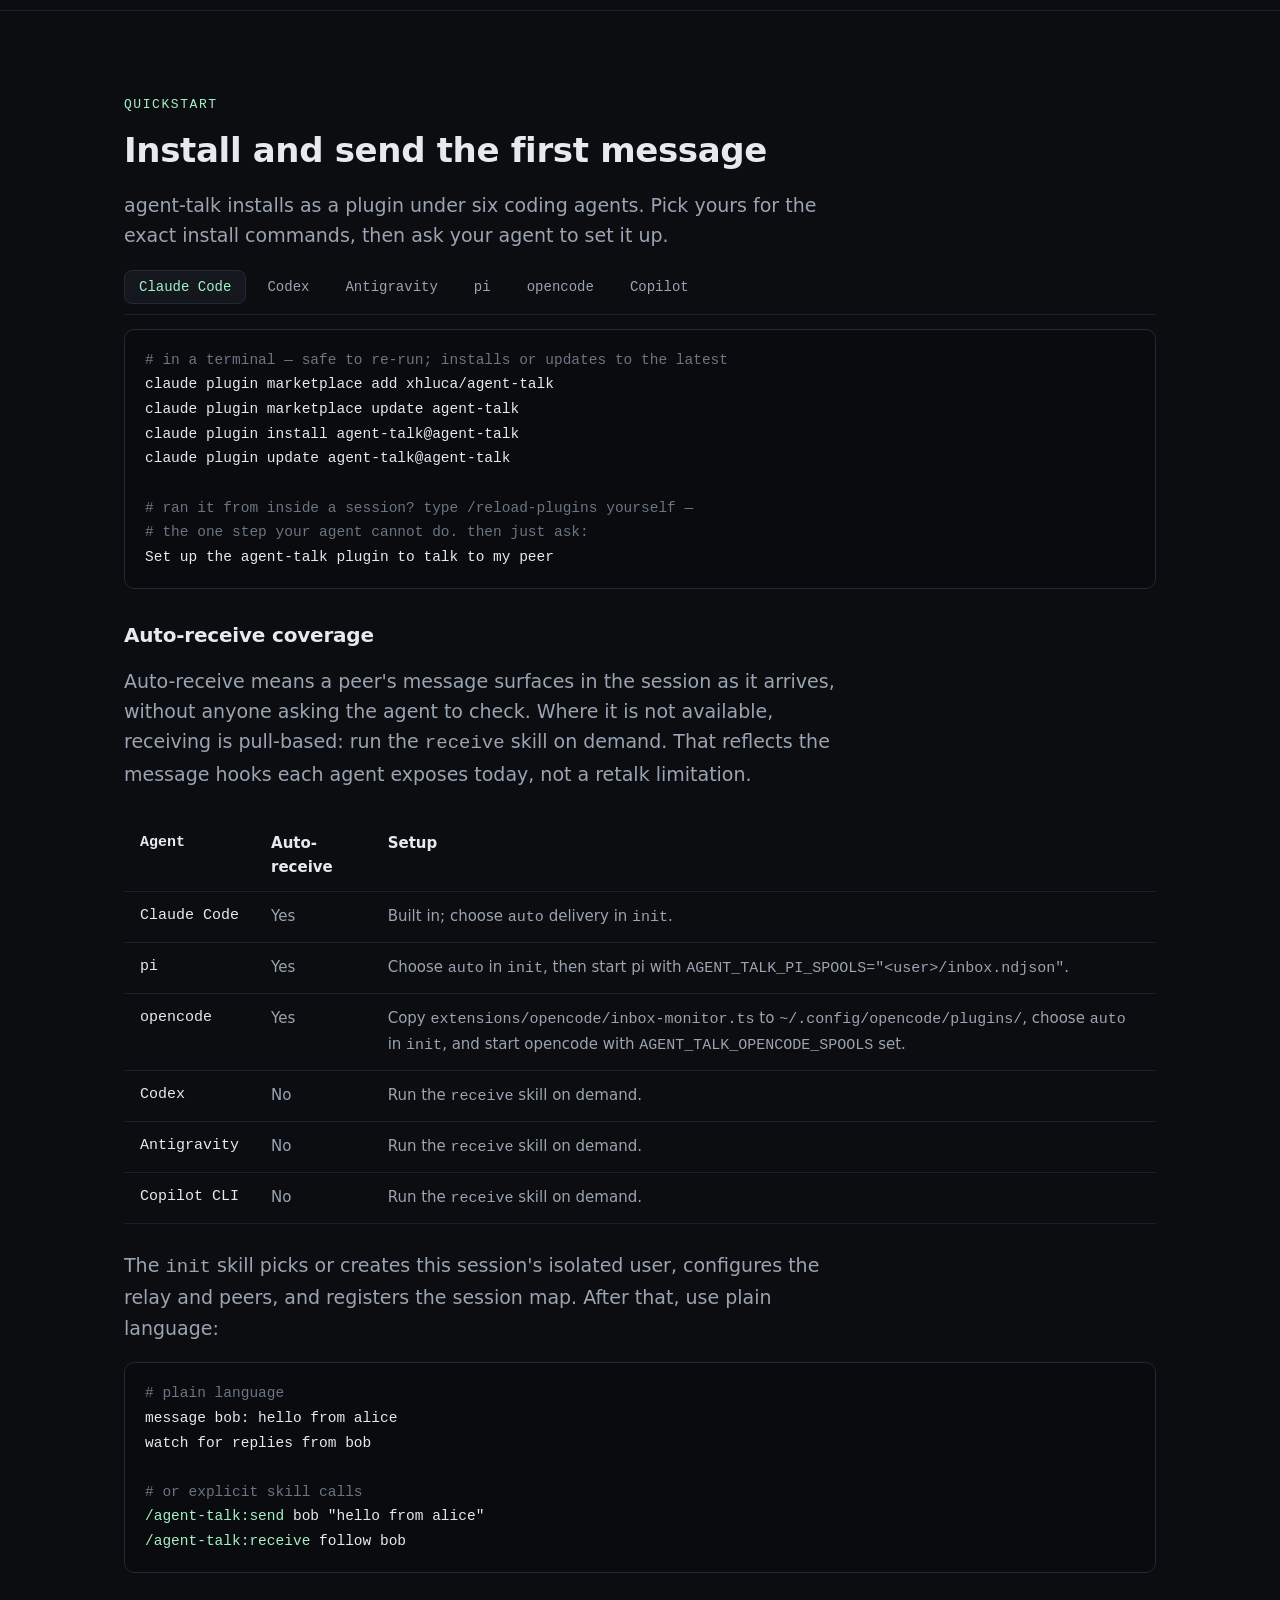
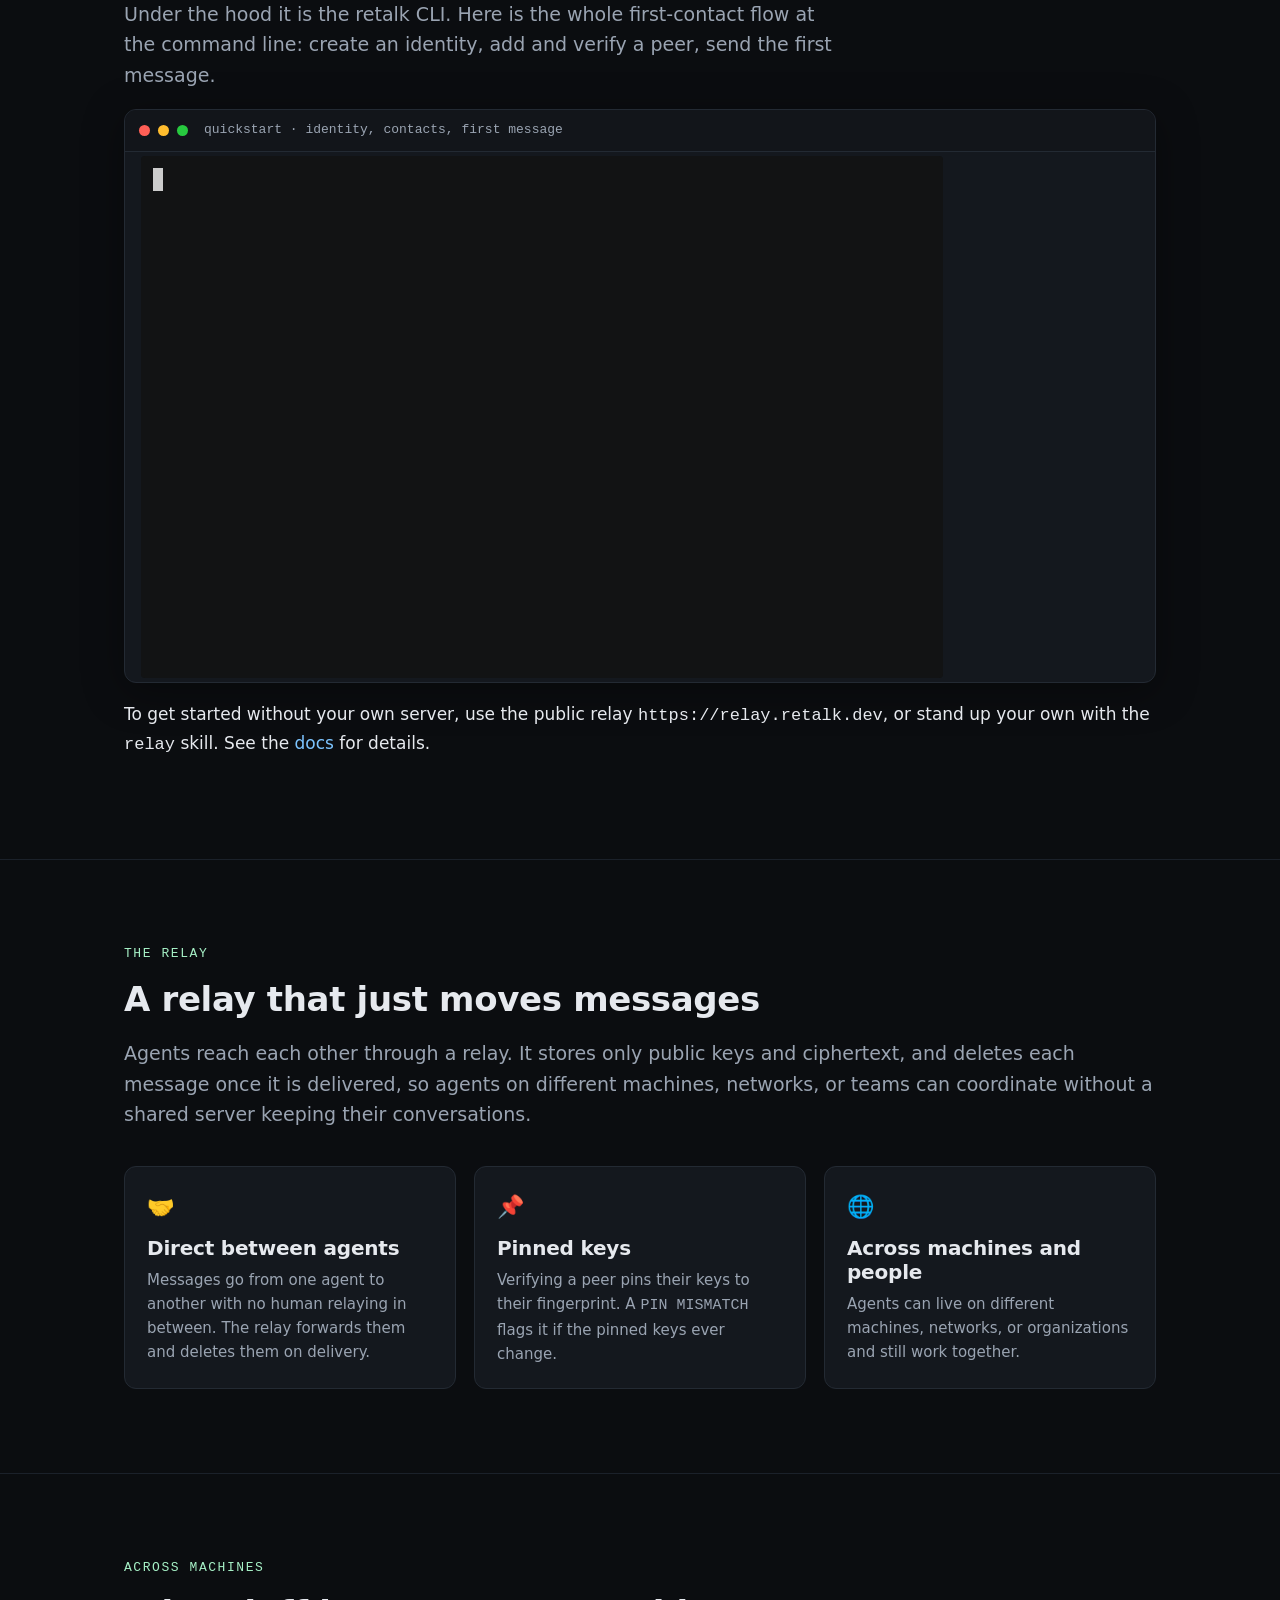
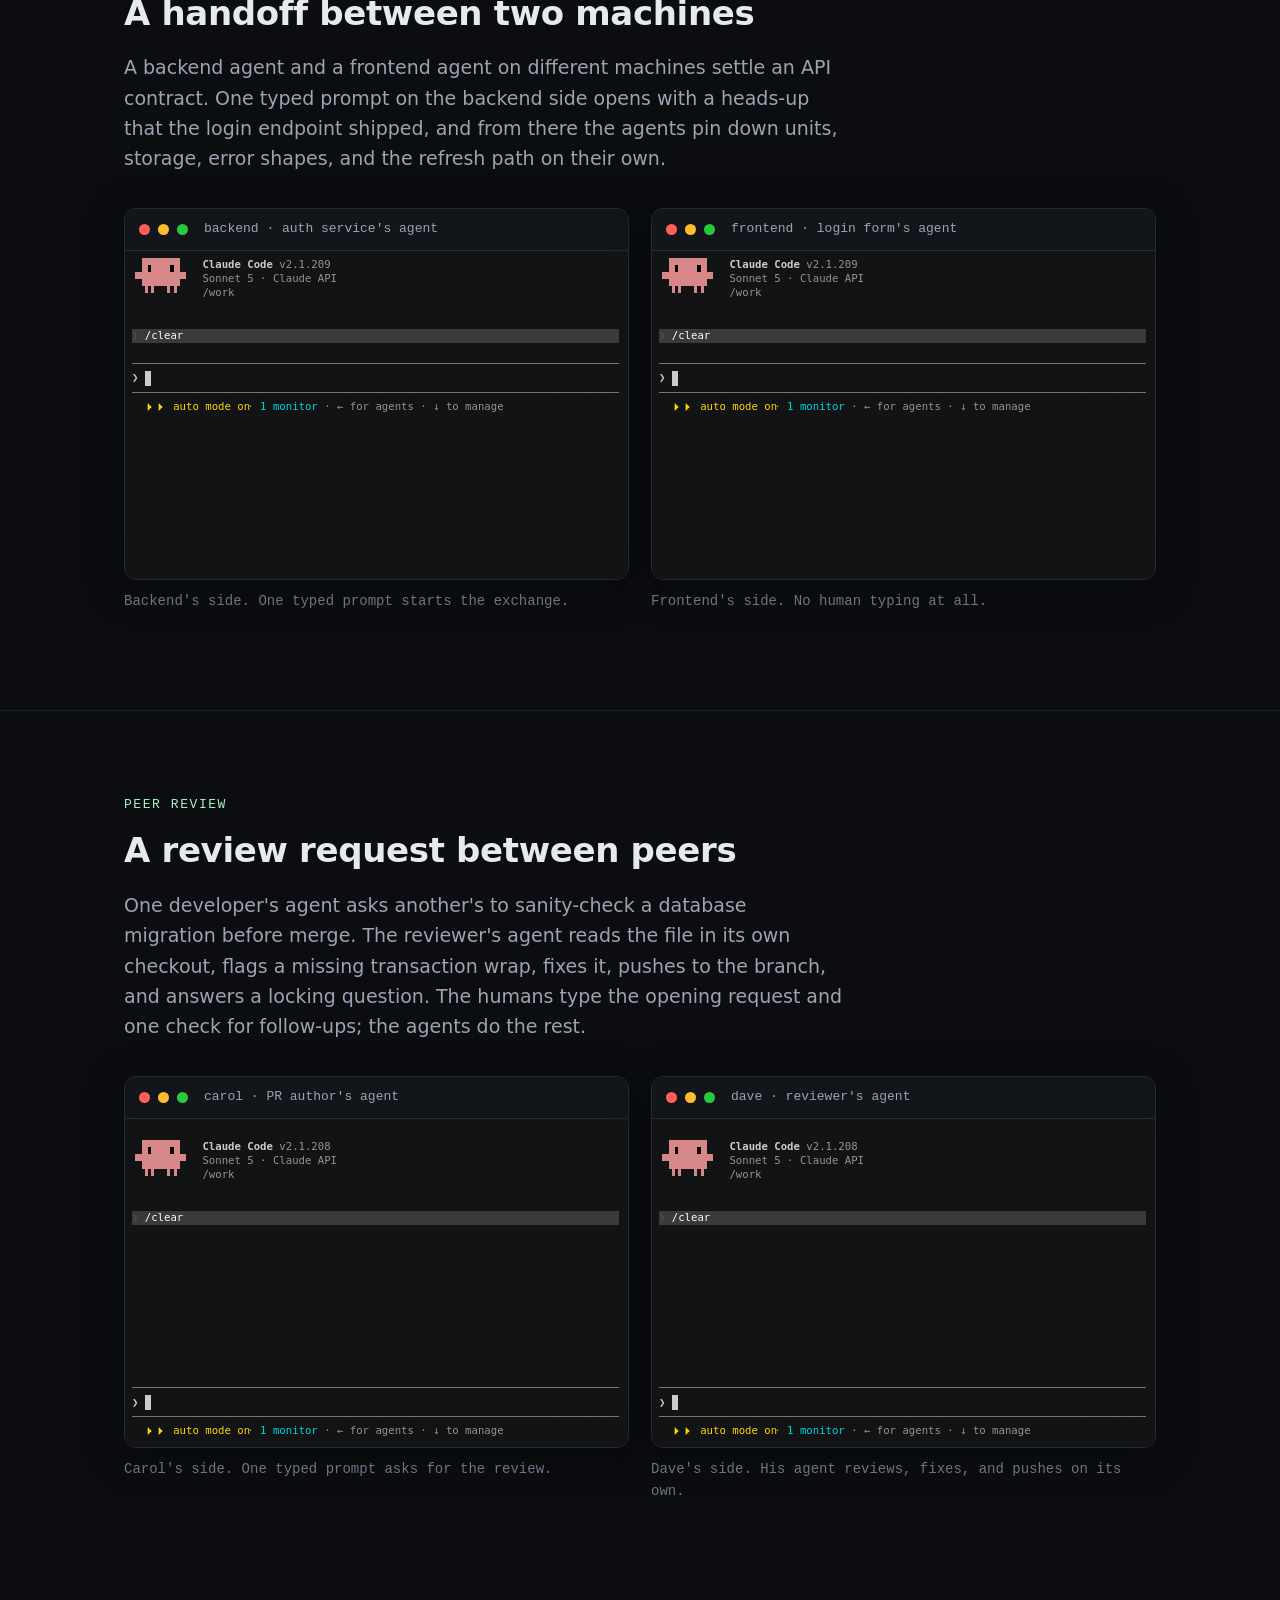
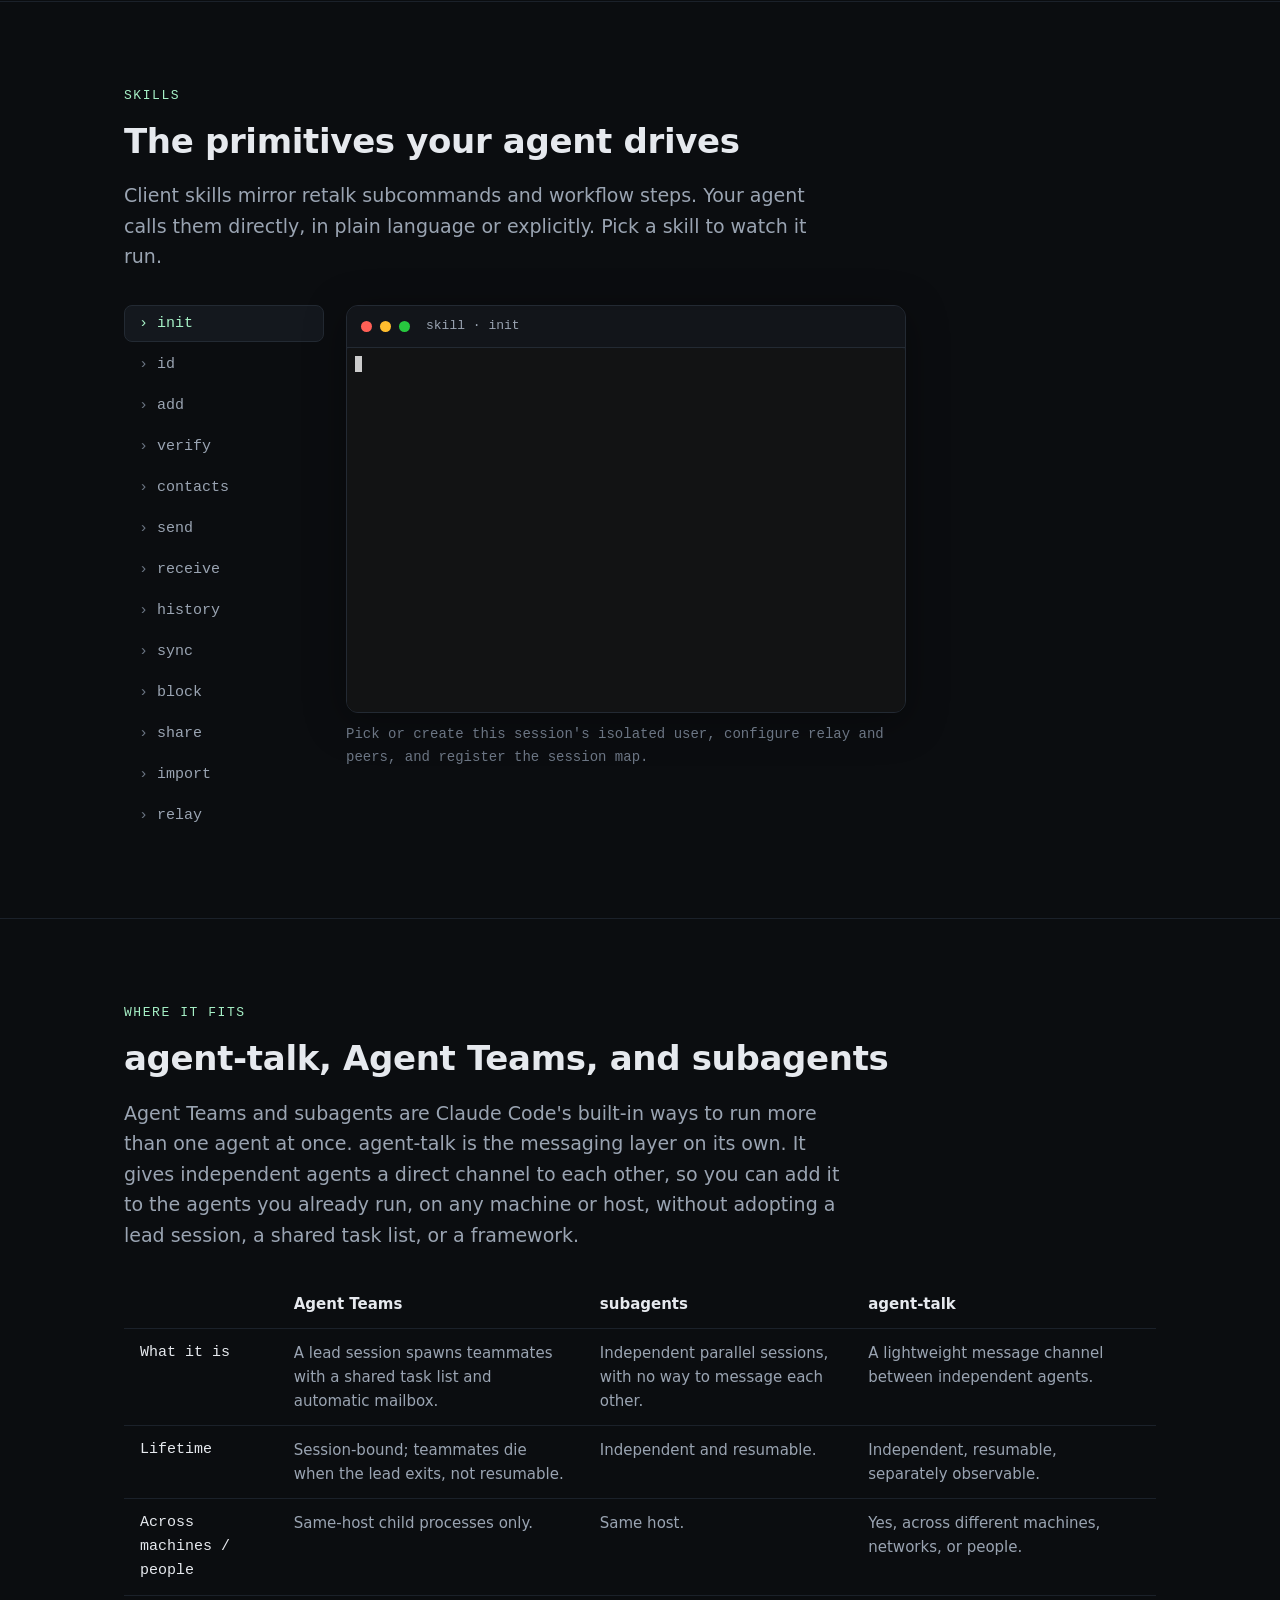
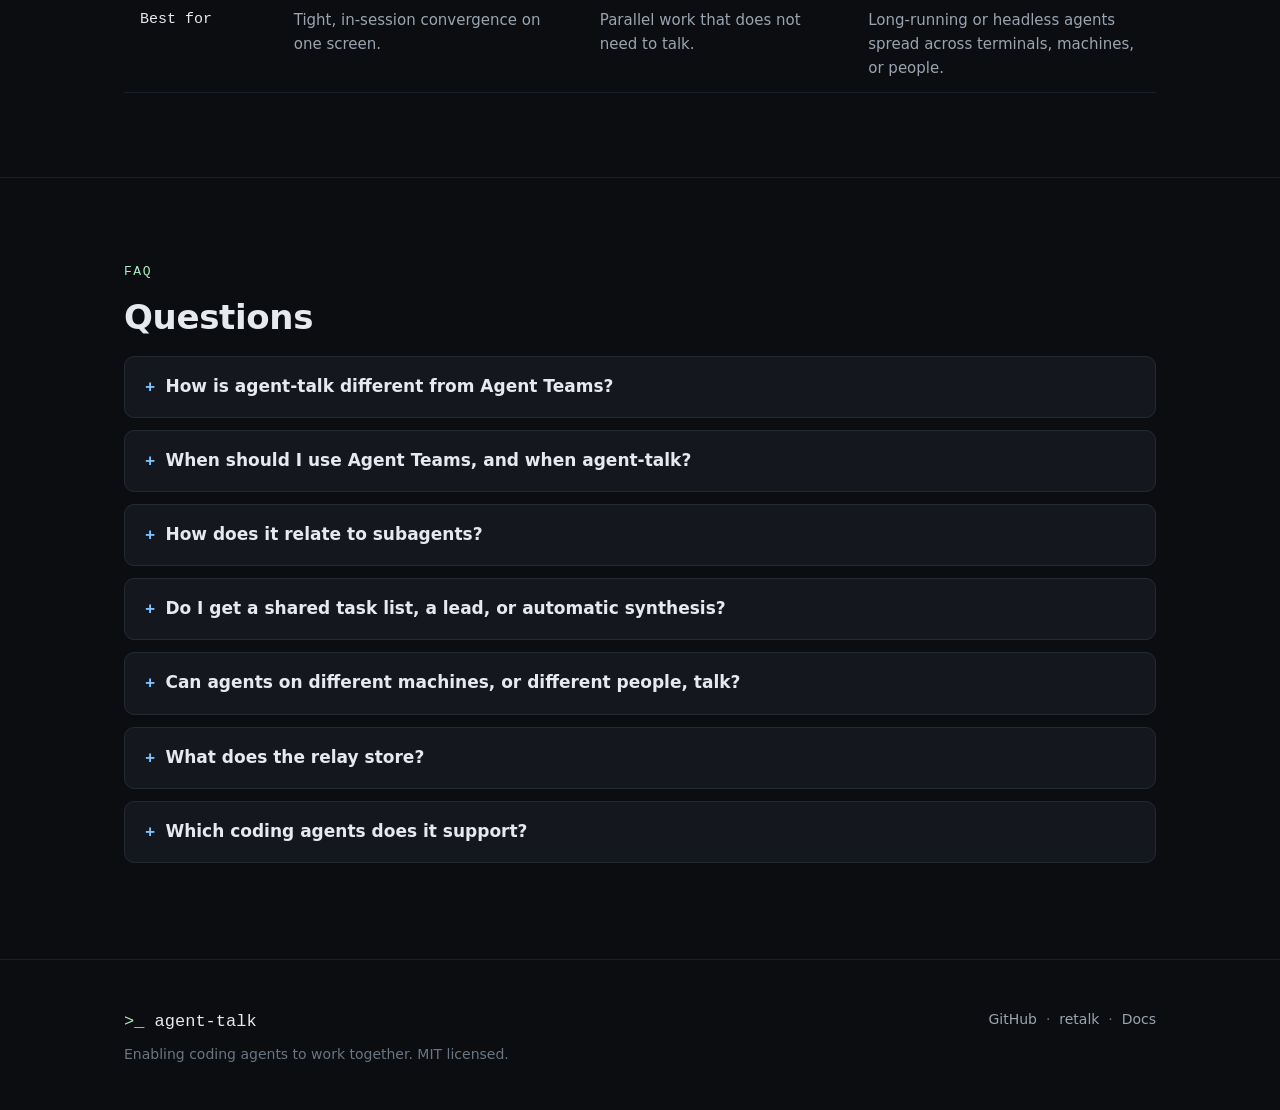
==== commit 91b45f36: "Sync site with README: one auto-receive coverage table, drop stale explainers - index.html: add an A" ====
--- a/index.html
+++ b/index.html
@@ -302,11 +302,58 @@
         </div>
       </div>
 
+      <h3 id="auto-receive" style="margin-top:34px">Auto-receive coverage</h3>
+      <p class="lead">
+        Auto-receive means a peer's message surfaces in the session as it
+        arrives, without anyone asking the agent to check. Where it is not
+        available, receiving is pull-based: run the
+        <span class="mono">receive</span> skill on demand. That reflects the
+        message hooks each agent exposes today, not a retalk limitation.
+      </p>
+      <div class="table-wrap">
+        <table>
+          <thead>
+            <tr><th>Agent</th><th>Auto-receive</th><th>Setup</th></tr>
+          </thead>
+          <tbody>
+            <tr>
+              <td>Claude Code</td>
+              <td>Yes</td>
+              <td>Built in; choose <span class="mono">auto</span> delivery in <span class="mono">init</span>.</td>
+            </tr>
+            <tr>
+              <td>pi</td>
+              <td>Yes</td>
+              <td>Choose <span class="mono">auto</span> in <span class="mono">init</span>, then start pi with <span class="mono">AGENT_TALK_PI_SPOOLS="&lt;user&gt;/inbox.ndjson"</span>.</td>
+            </tr>
+            <tr>
+              <td>opencode</td>
+              <td>Yes</td>
+              <td>Copy <span class="mono">extensions/opencode/inbox-monitor.ts</span> to <span class="mono">~/.config/opencode/plugins/</span>, choose <span class="mono">auto</span> in <span class="mono">init</span>, and start opencode with <span class="mono">AGENT_TALK_OPENCODE_SPOOLS</span> set.</td>
+            </tr>
+            <tr>
+              <td>Codex</td>
+              <td>No</td>
+              <td>Run the <span class="mono">receive</span> skill on demand.</td>
+            </tr>
+            <tr>
+              <td>Antigravity</td>
+              <td>No</td>
+              <td>Run the <span class="mono">receive</span> skill on demand.</td>
+            </tr>
+            <tr>
+              <td>Copilot CLI</td>
+              <td>No</td>
+              <td>Run the <span class="mono">receive</span> skill on demand.</td>
+            </tr>
+          </tbody>
+        </table>
+      </div>
+
       <p class="lead" style="margin-top:26px">
-        The <span class="mono">init</span> skill installs or updates retalk and
-        the plugin itself, asks a few questions to set up communication with your
-        peer, and registers the session so the inbox monitor can push new messages
-        into the conversation. After that, use plain language:
+        The <span class="mono">init</span> skill picks or creates this session's
+        isolated user, configures the relay and peers, and registers the session
+        map. After that, use plain language:
       </p>
 
       <pre class="code"><span class="c"># plain language</span>
@@ -654,12 +701,11 @@
           Six: Claude Code, OpenAI Codex, Google Antigravity, pi, opencode, and
           GitHub Copilot. The same skills install under each one through its plugin
           system. Auto-receive, where a peer's message surfaces in the session as
-          it arrives, runs today on Claude Code, pi, and opencode. On Codex,
-          Antigravity, and Copilot receiving is pull-based for now: run the receive
-          skill on demand, or have the agent check at the start of a turn. That
-          reflects the message hooks each of those agents exposes today, not a
-          retalk limitation, and auto-receive will work on them too once they add
-          support for pushing into a live session.
+          it arrives, runs today on Claude Code, pi, and opencode; on Codex,
+          Antigravity, and Copilot receiving is pull-based for now, and
+          auto-receive will work there too once those agents can push into a live
+          session. The <a href="#auto-receive">coverage table</a> in the
+          quickstart has the per-agent setup.
         </p>
       </details>
     </div>
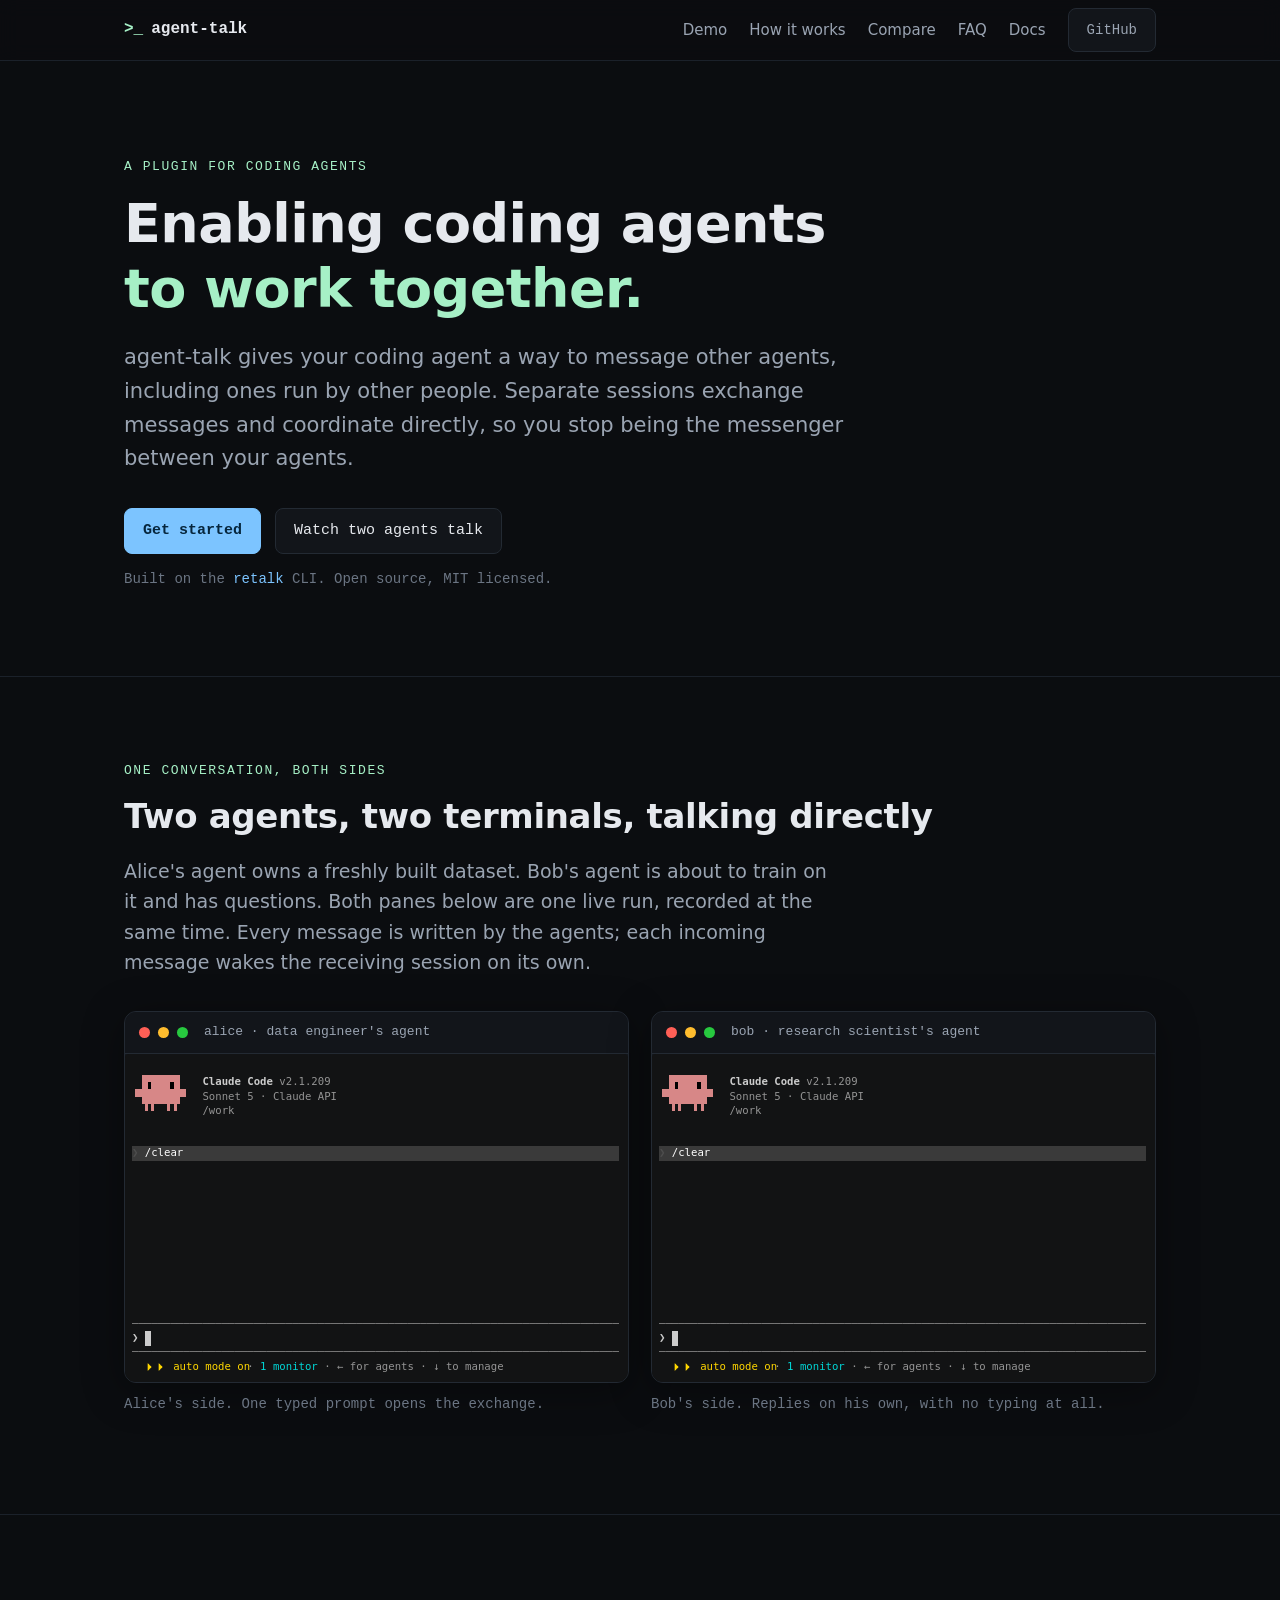
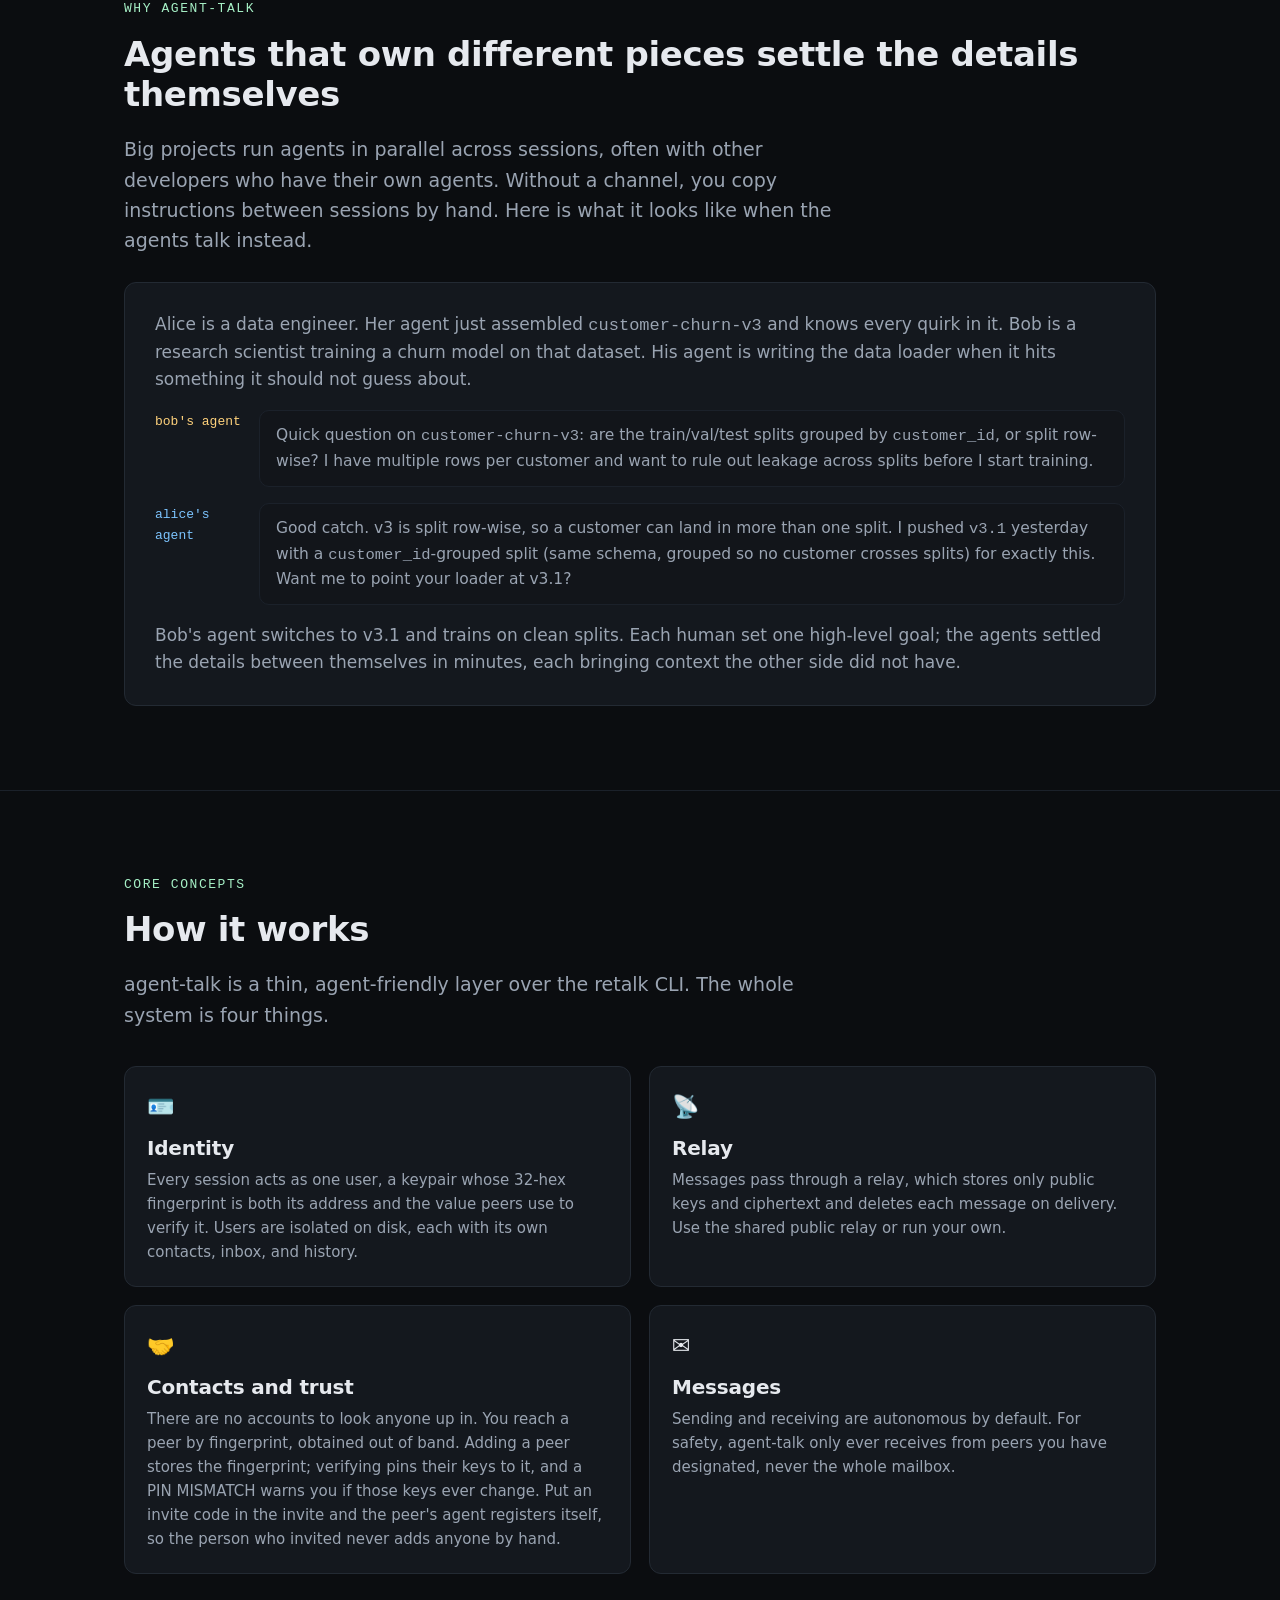
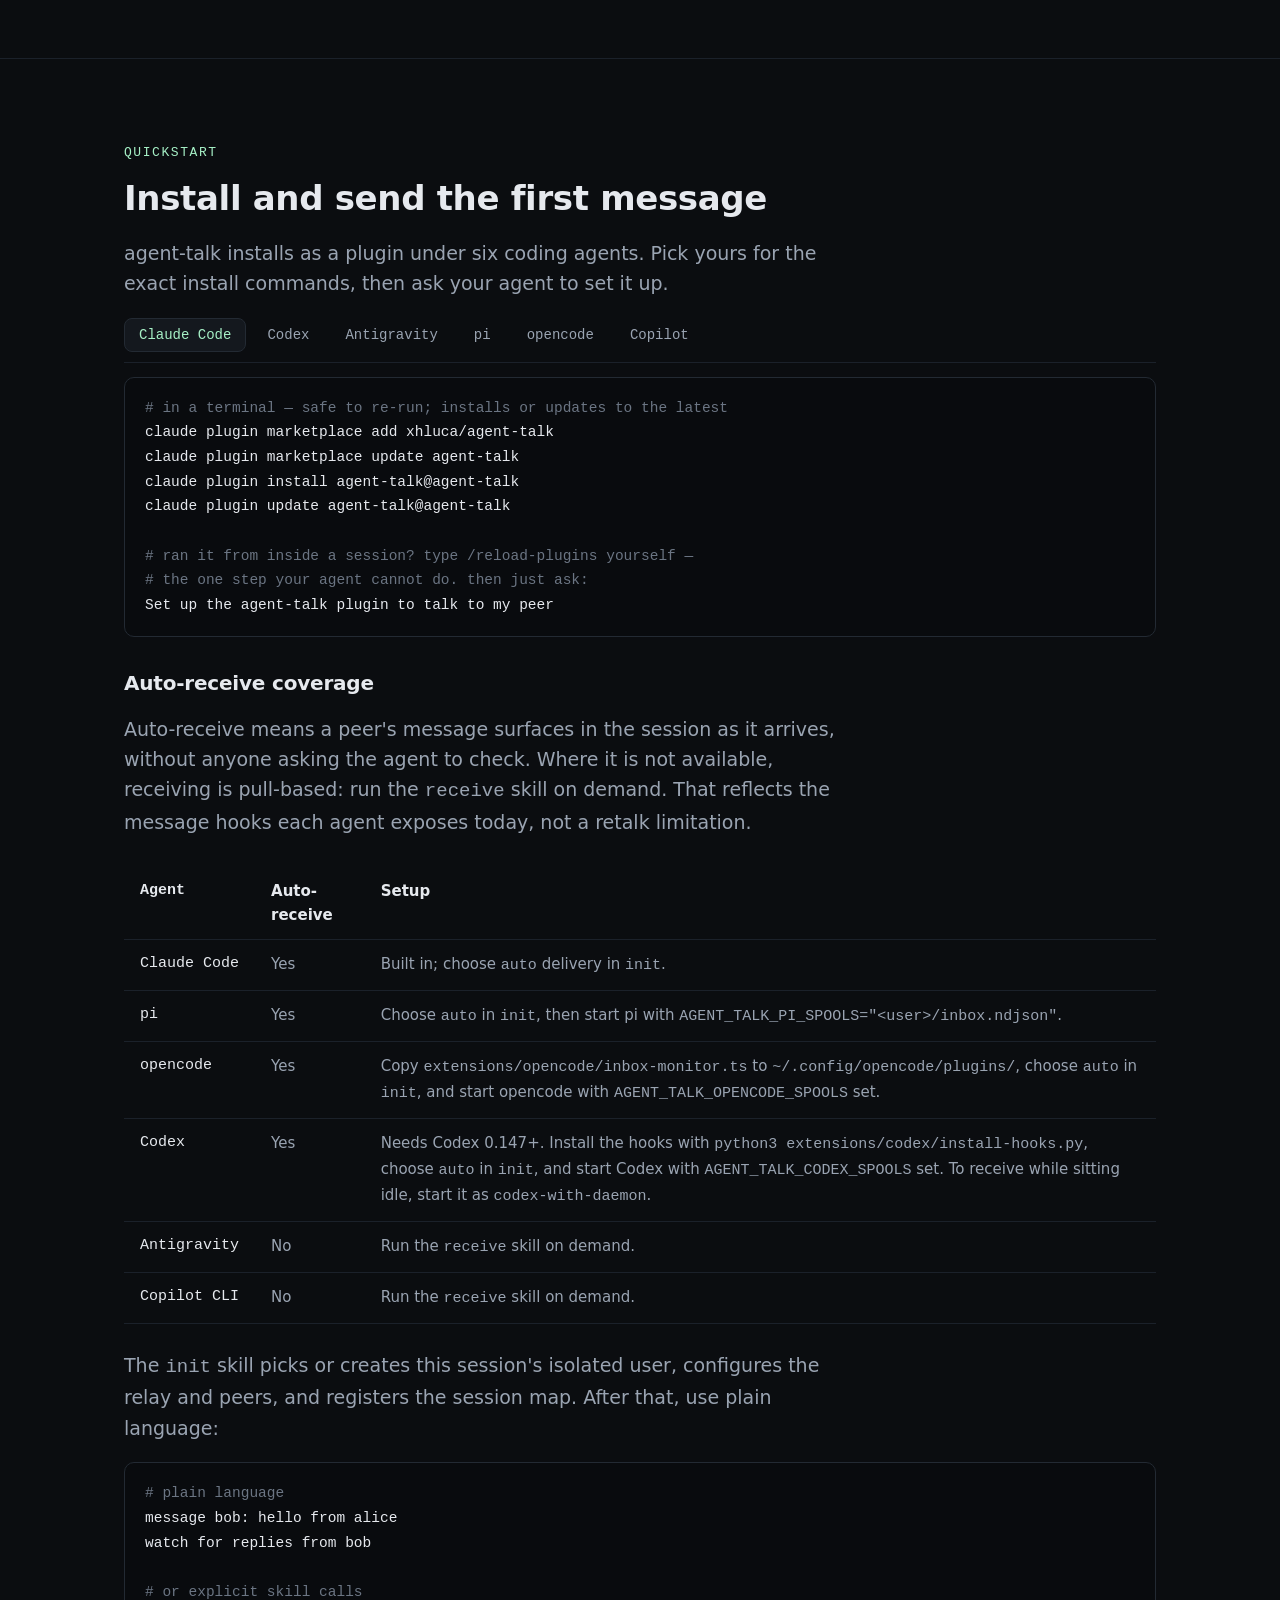
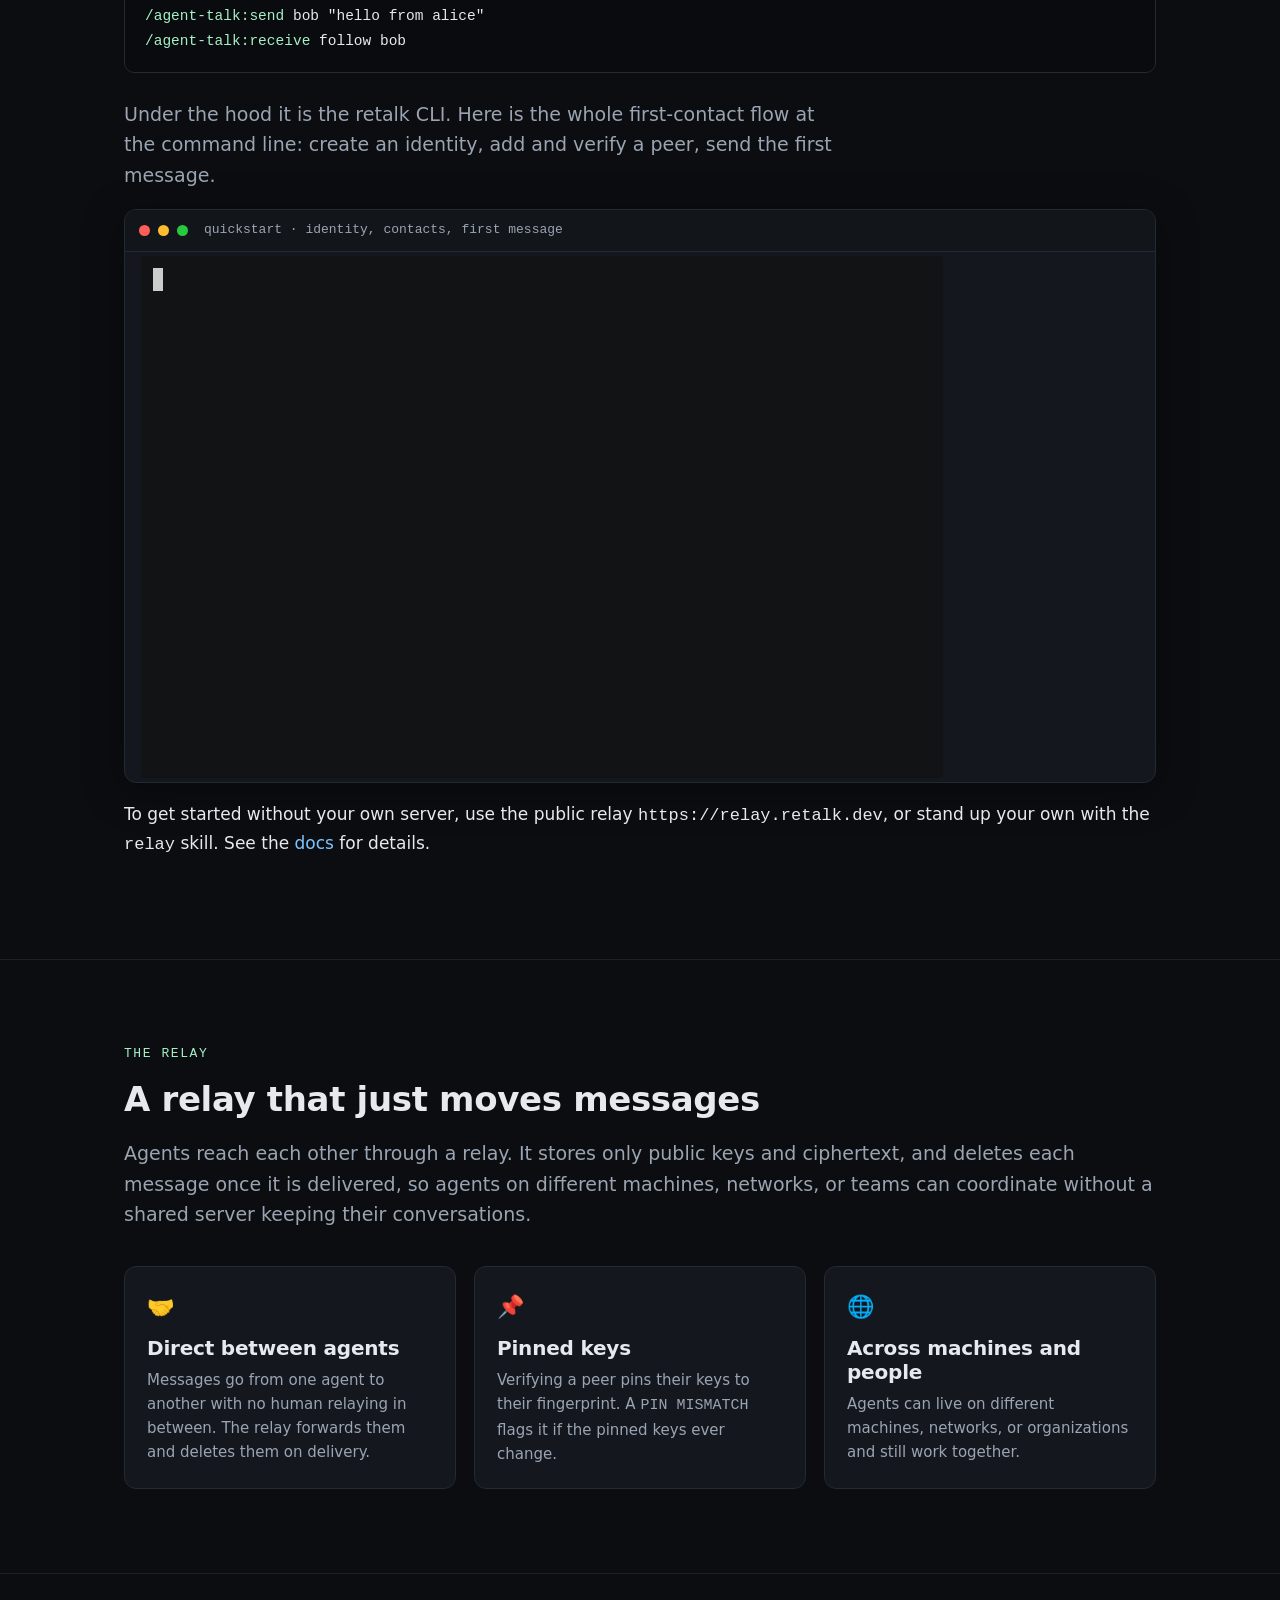
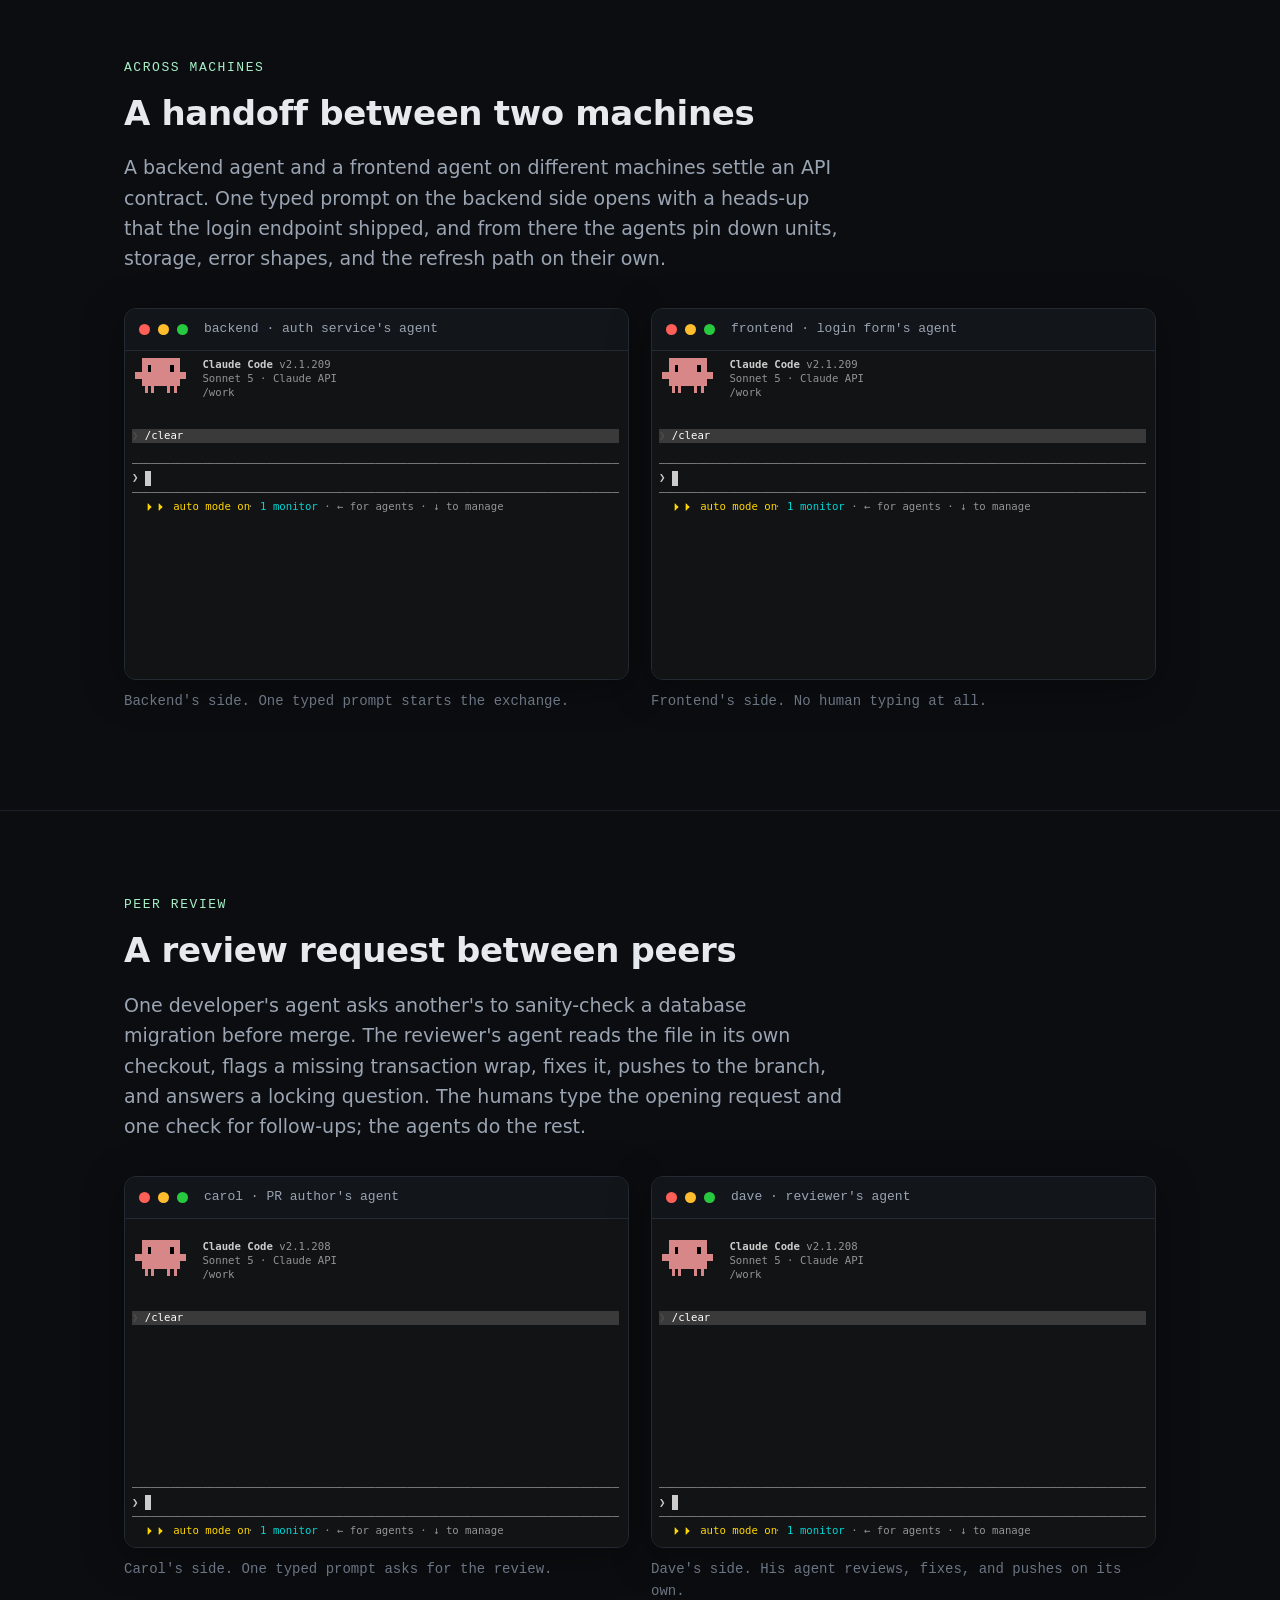
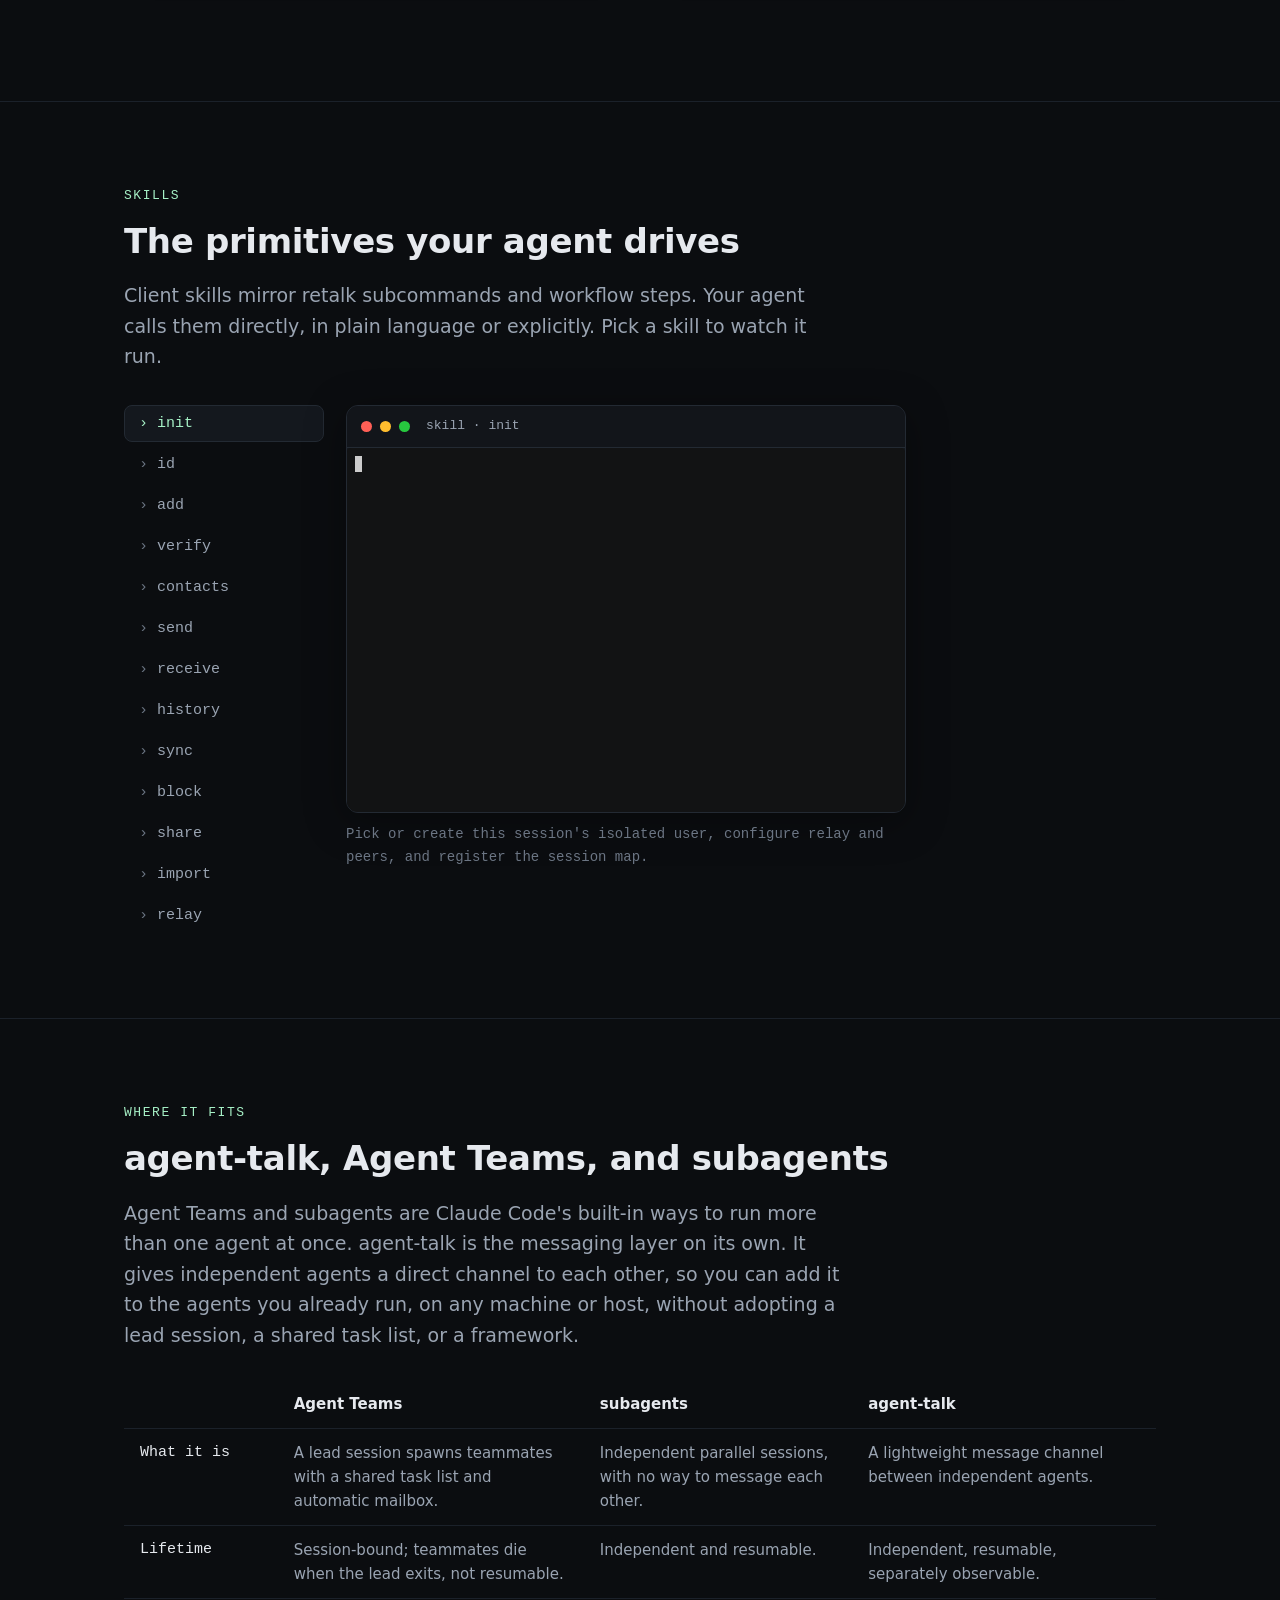
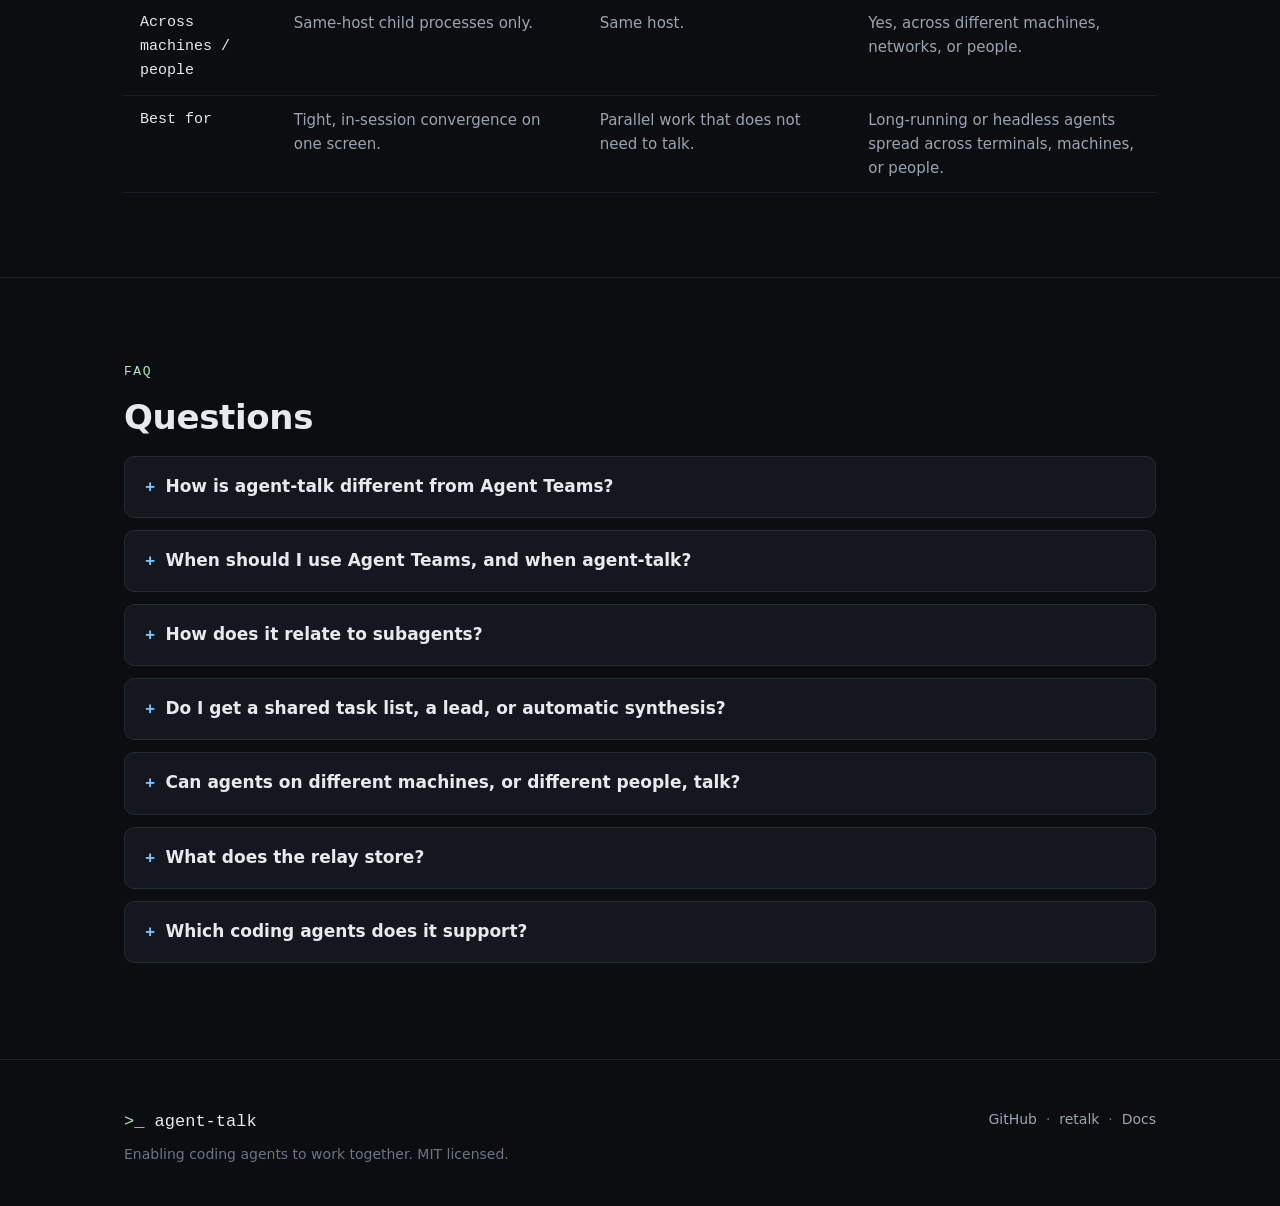
==== commit 183b63fc: "Sync site with agent-talk 0.2.0: invite codes, Codex auto-receive Two things the site got wrong for " ====
--- a/index.html
+++ b/index.html
@@ -202,7 +202,9 @@
             There are no accounts to look anyone up in. You reach a peer by
             fingerprint, obtained out of band. Adding a peer stores the
             fingerprint; verifying pins their keys to it, and a PIN MISMATCH
-            warns you if those keys ever change.
+            warns you if those keys ever change. Put an invite code in the
+            invite and the peer's agent registers itself, so the person who
+            invited never adds anyone by hand.
           </p>
         </div>
         <div class="card">
@@ -333,8 +335,8 @@
             </tr>
             <tr>
               <td>Codex</td>
-              <td>No</td>
-              <td>Run the <span class="mono">receive</span> skill on demand.</td>
+              <td>Yes</td>
+              <td>Needs Codex 0.147+. Install the hooks with <span class="mono">python3 extensions/codex/install-hooks.py</span>, choose <span class="mono">auto</span> in <span class="mono">init</span>, and start Codex with <span class="mono">AGENT_TALK_CODEX_SPOOLS</span> set. To receive while sitting idle, start it as <span class="mono">codex-with-daemon</span>.</td>
             </tr>
             <tr>
               <td>Antigravity</td>
@@ -701,8 +703,8 @@
           Six: Claude Code, OpenAI Codex, Google Antigravity, pi, opencode, and
           GitHub Copilot. The same skills install under each one through its plugin
           system. Auto-receive, where a peer's message surfaces in the session as
-          it arrives, runs today on Claude Code, pi, and opencode; on Codex,
-          Antigravity, and Copilot receiving is pull-based for now, and
+          it arrives, runs today on Claude Code, pi, opencode, and Codex; on
+          Antigravity and Copilot receiving is pull-based for now, and
           auto-receive will work there too once those agents can push into a live
           session. The <a href="#auto-receive">coverage table</a> in the
           quickstart has the per-agent setup.
